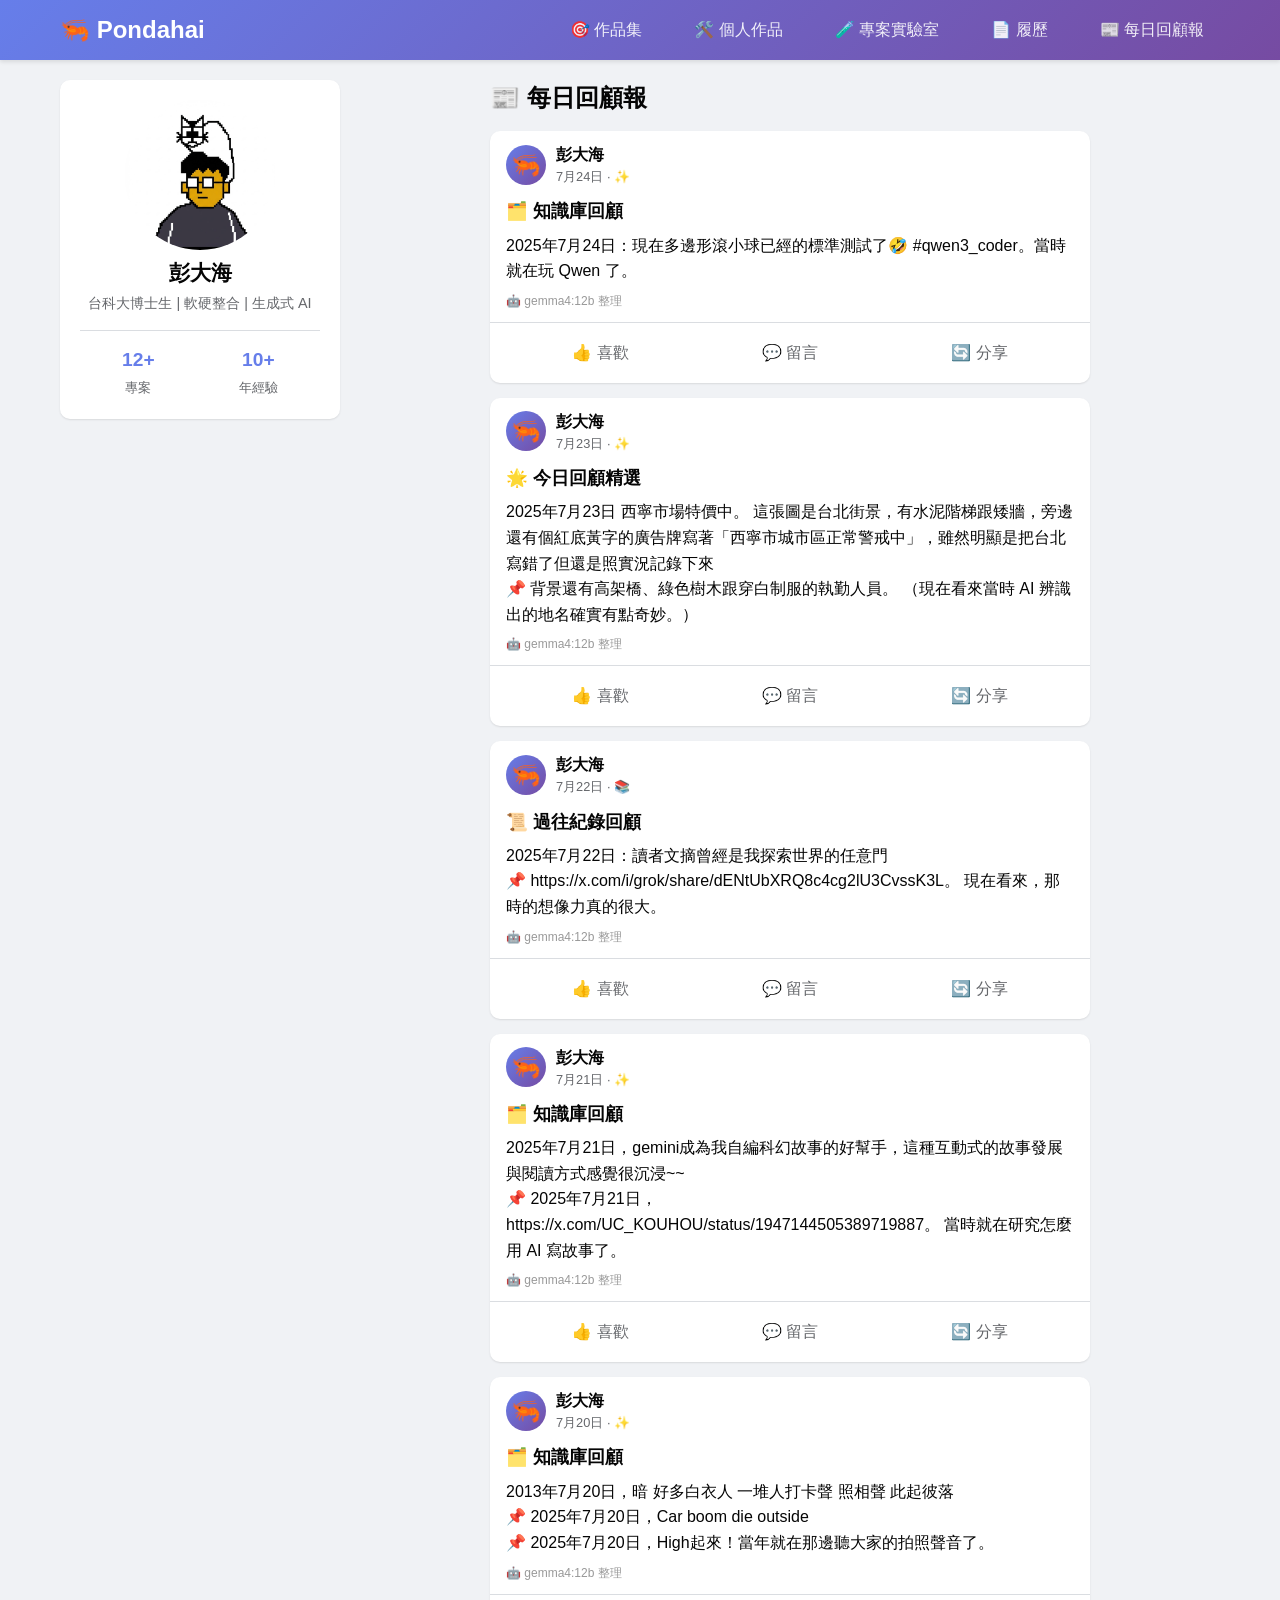
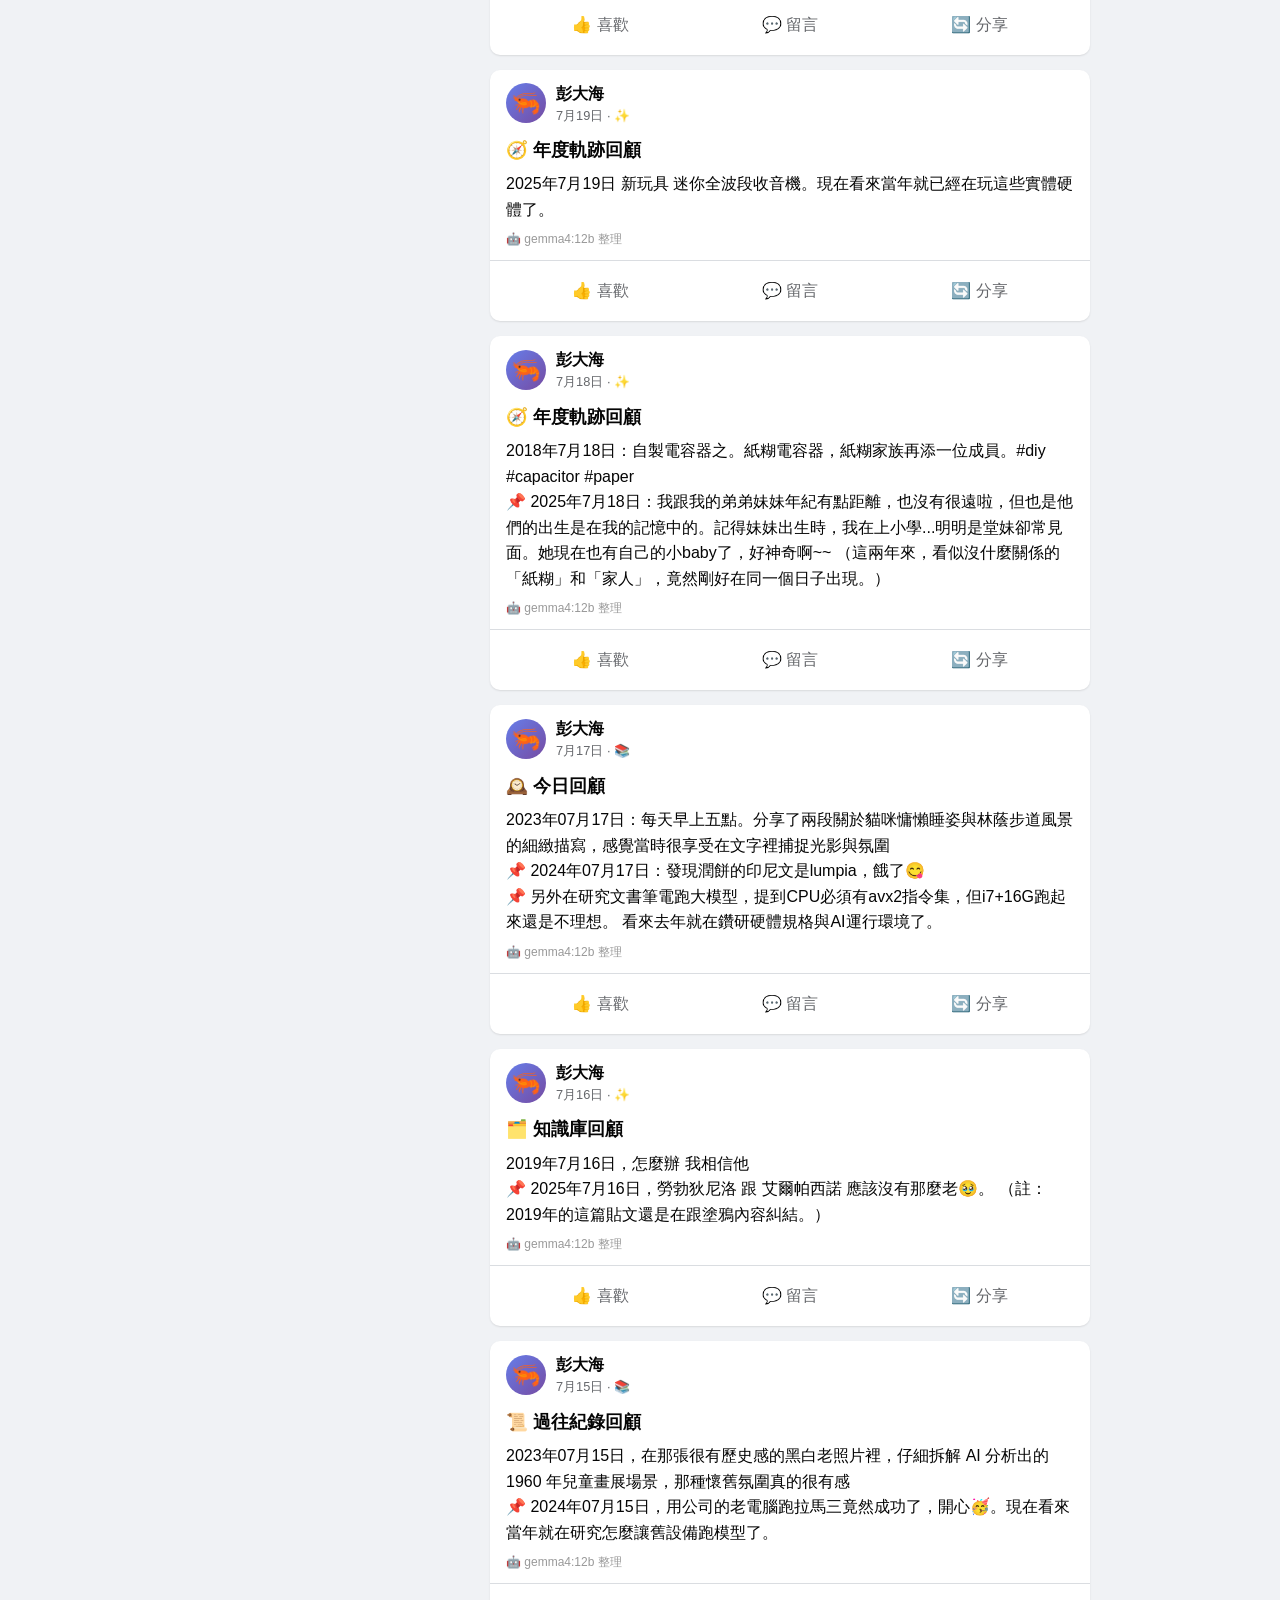
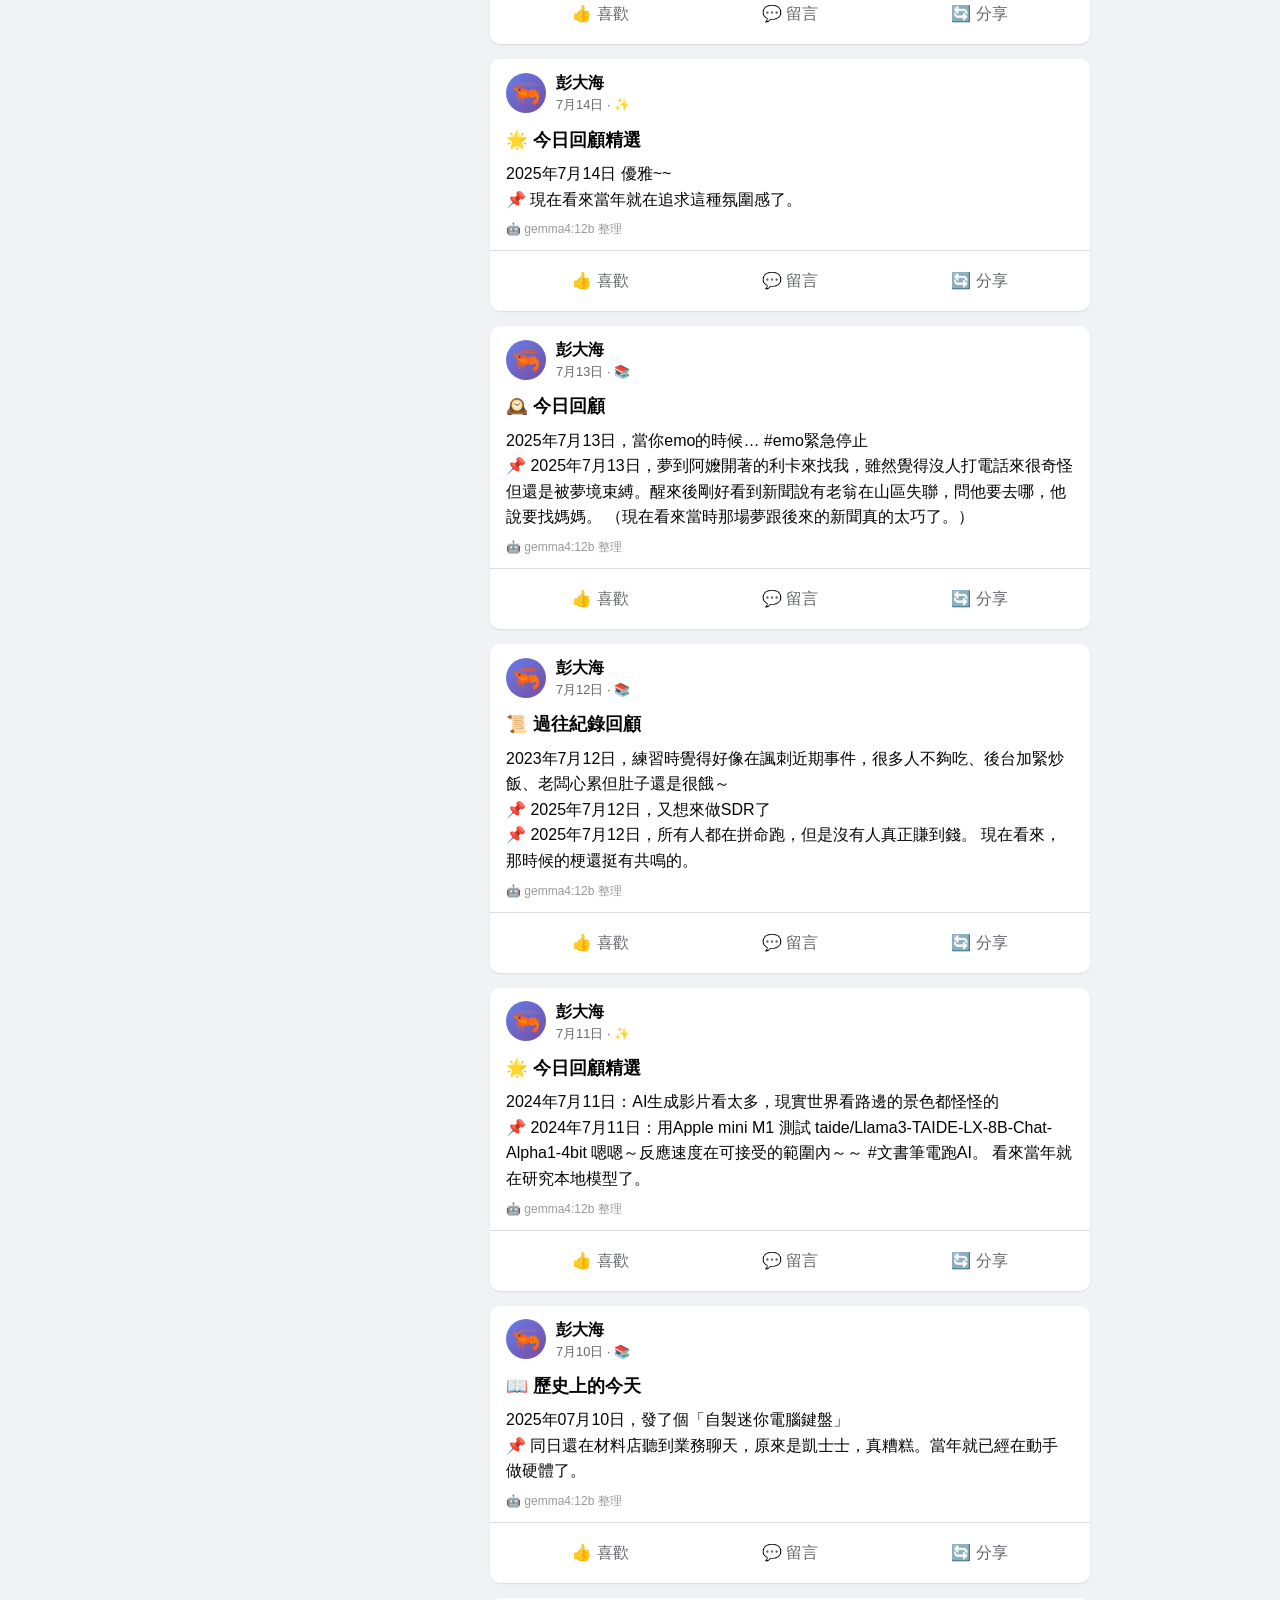
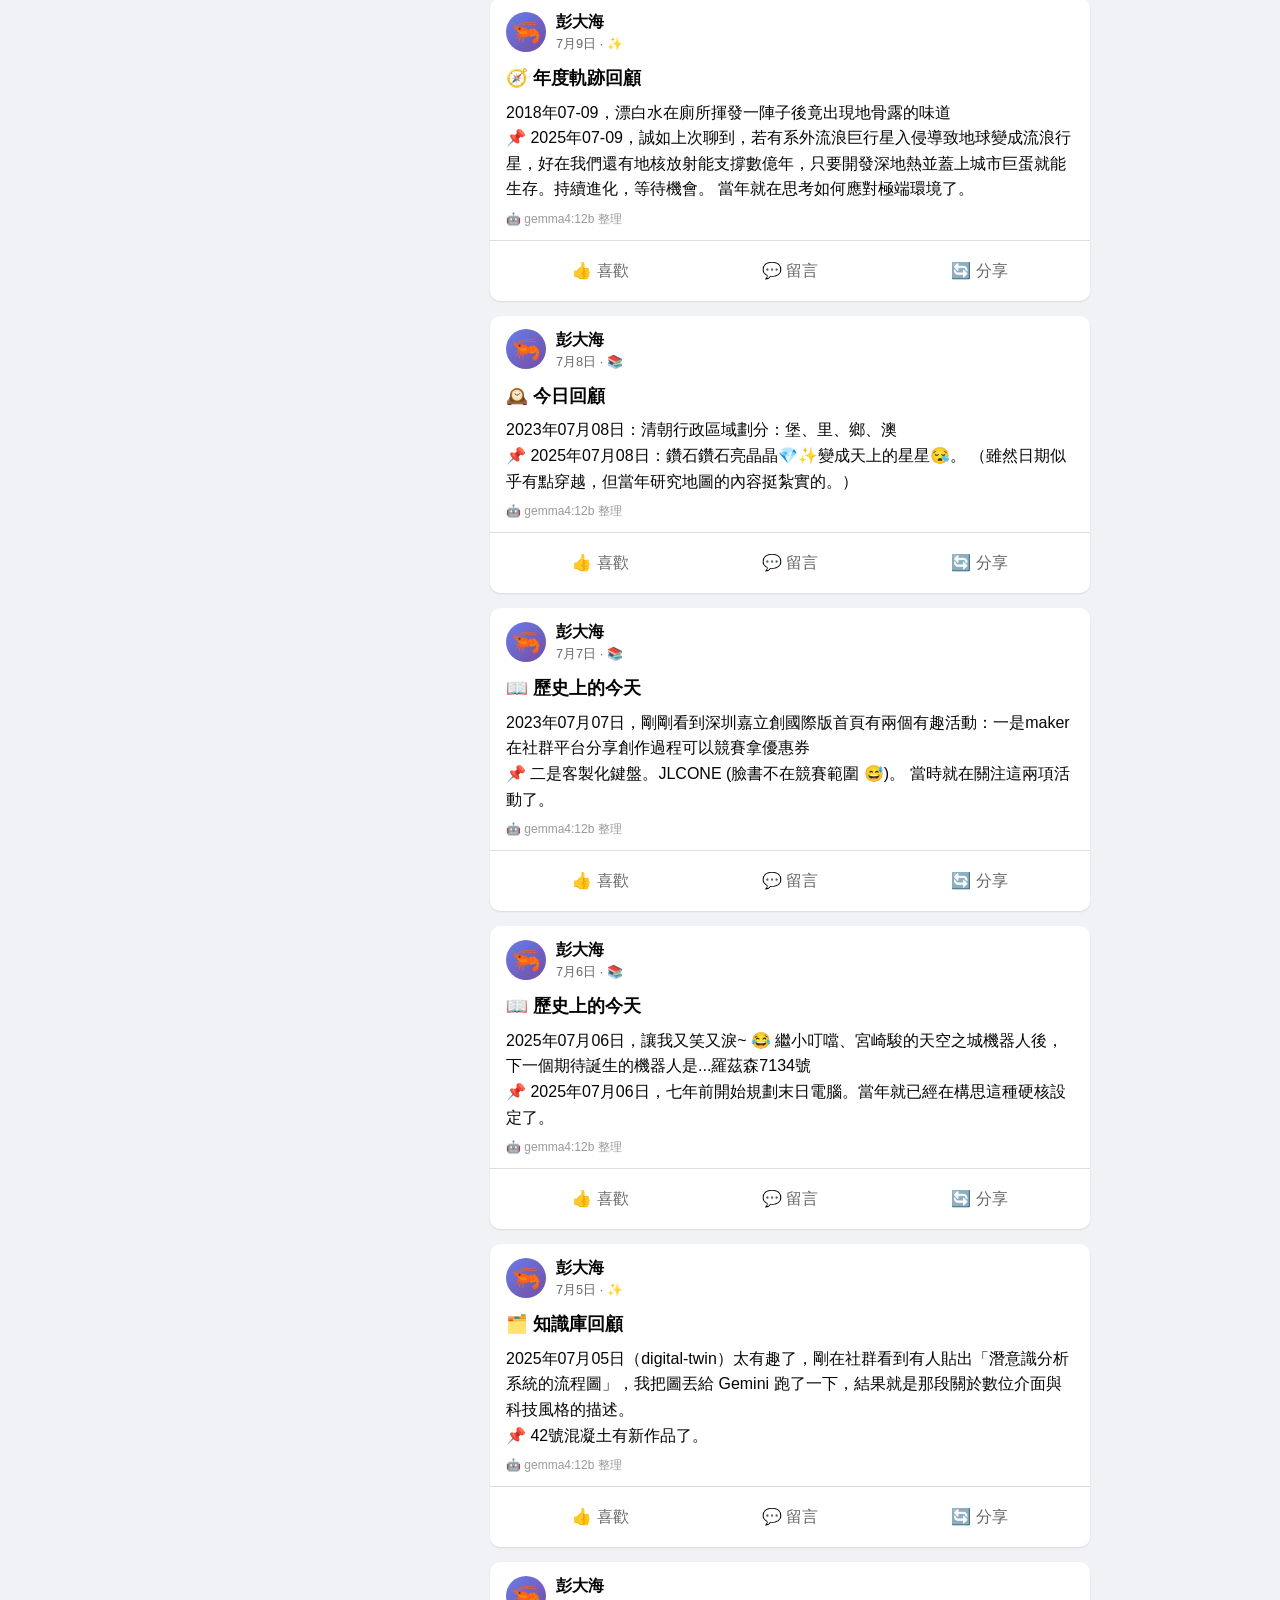
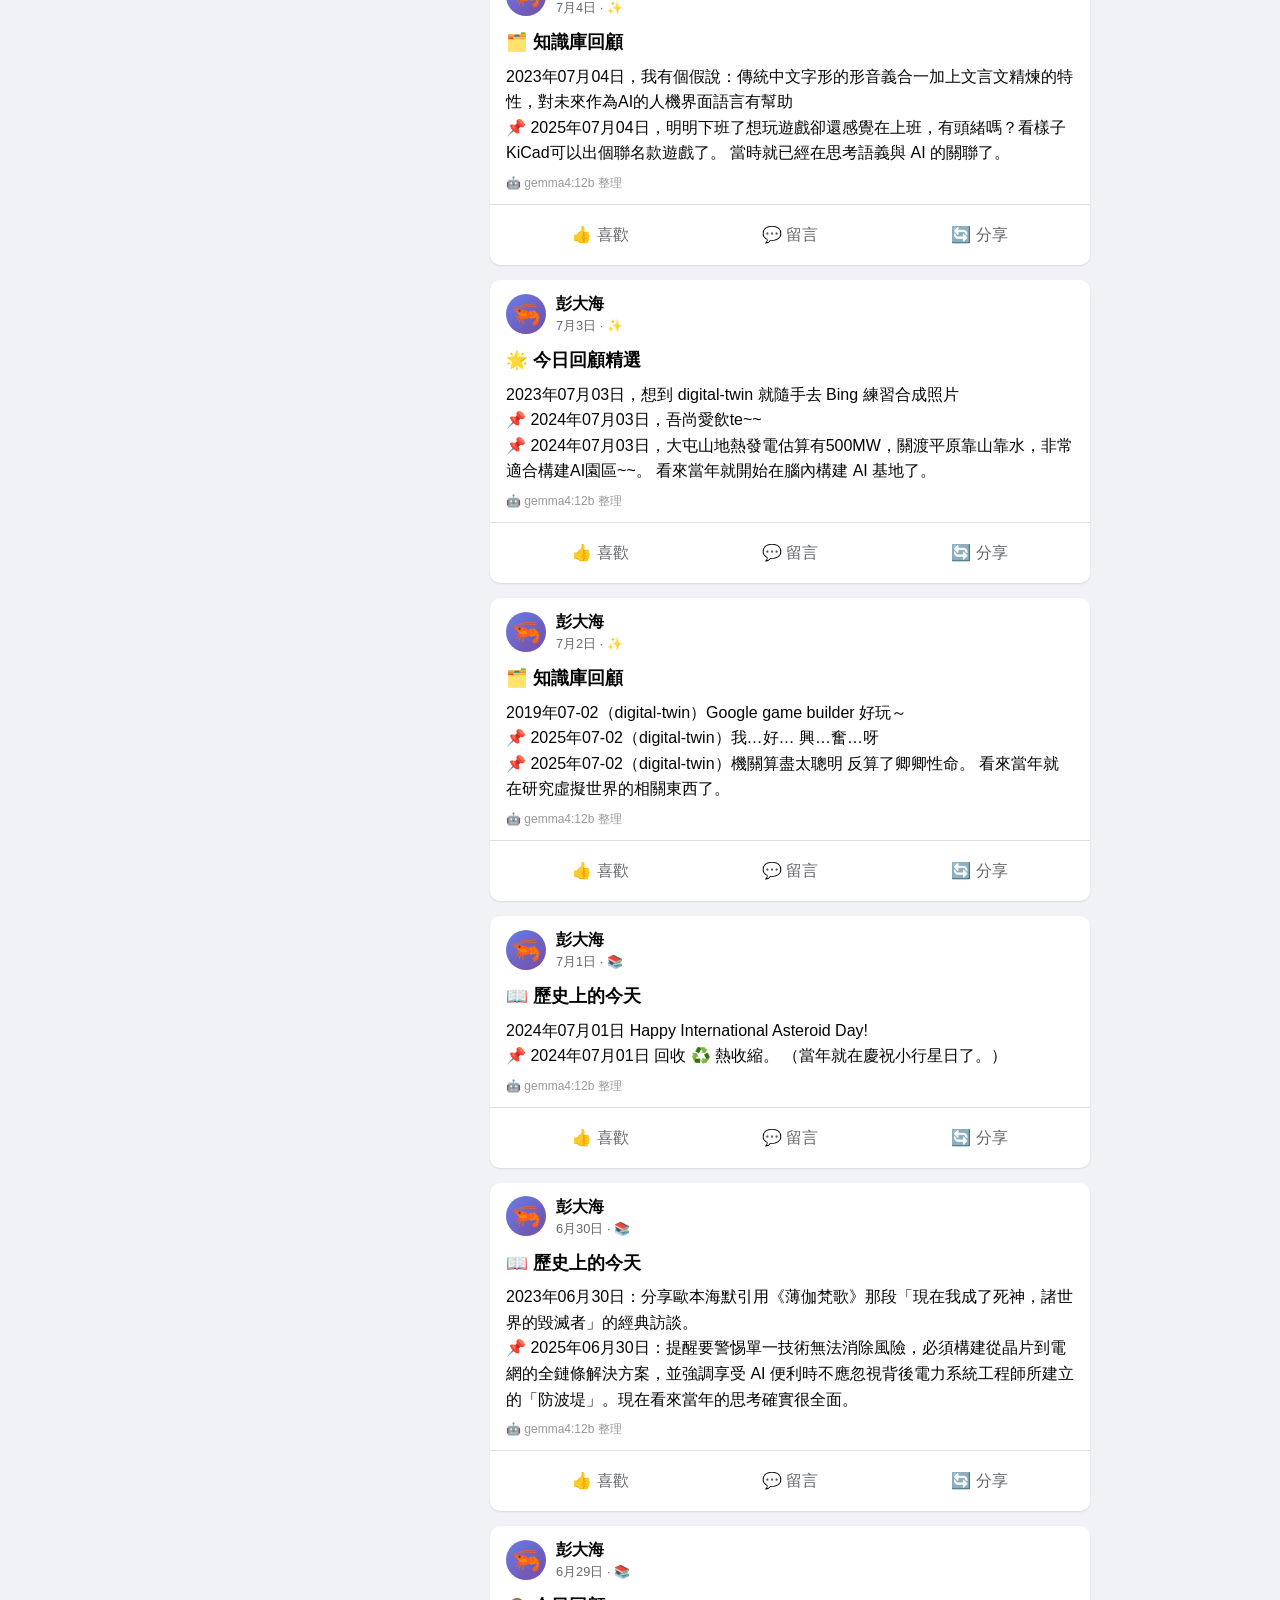
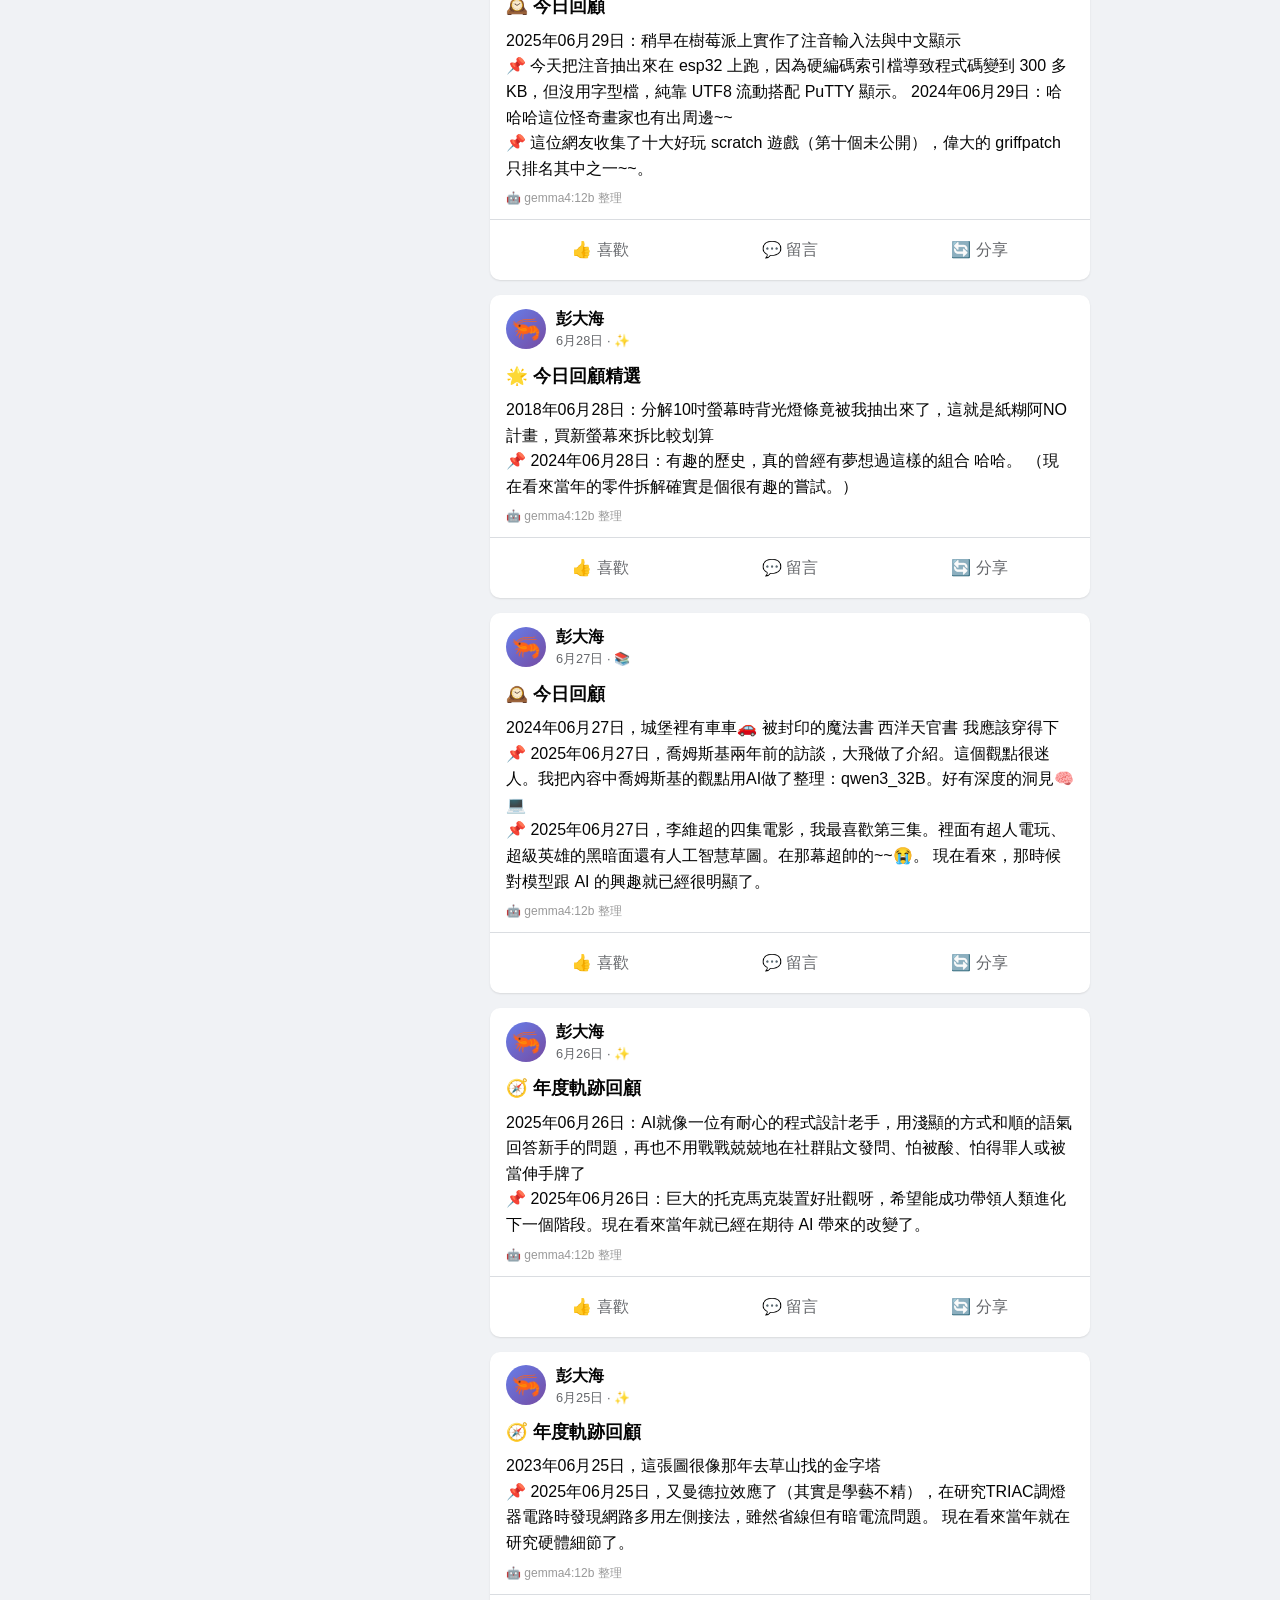
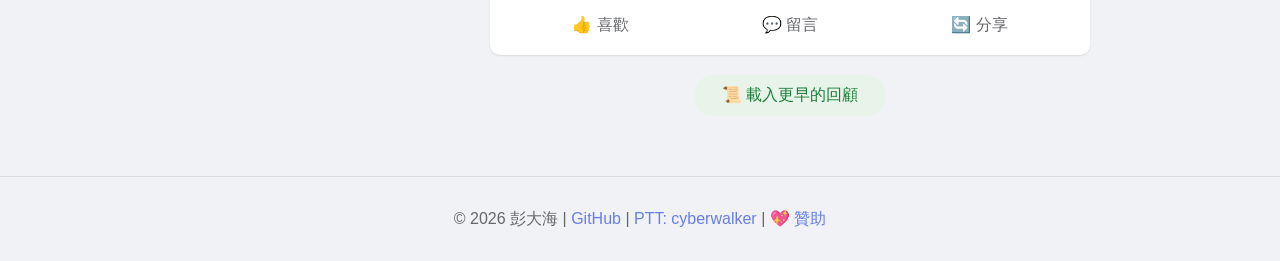
==== index.html @ 85b5e387 "Add projects.html entrance and navbar link" ====
<!DOCTYPE html>
<html lang="zh-TW">
<head>
    <meta charset="UTF-8">
    <meta name="viewport" content="width=device-width, initial-scale=1.0">
    <title>彭大海</title>
    
    <!-- Open Graph / Facebook -->
    <meta property="og:type" content="website">
    <meta property="og:url" content="https://pondahai.github.io/dahai/">
    <meta property="og:title" content="彭大海">
    <meta property="og:description" content="個人知識庫">
    <meta property="og:image" content="https://pondahai.github.io/dahai/images/avatar.jpg">
    <meta property="og:site_name" content="彭大海">
    
    <!-- Twitter -->
    <meta name="twitter:card" content="summary_large_image">
    <meta name="twitter:title" content="彭大海">
    <meta name="twitter:description" content="個人知識庫">
    <meta name="twitter:image" content="https://pondahai.github.io/dahai/images/avatar.jpg">
    
    <link rel="stylesheet" href="css/feed.css">

<style>
.source-tag {
    background: #e8f4ea;
    color: #1a7f37;
    padding: 2px 6px;
    border-radius: 4px;
    font-size: 0.85em;
    margin: 0 2px;
}
.daily-content br {
    margin: 4px 0;
}
</style>
</head>
<body>
    <!-- 導航列 -->
    <nav class="navbar">
        <div class="nav-container">
            <div class="nav-brand">🦐 Pondahai</div>
            <ul class="nav-menu">
                <li><a href="#portfolio" onclick="showSection('portfolio')">🎯 作品集</a></li>
                <li><a href="#portfolio-personal" onclick="showSection('portfolio-personal')">🛠️ 個人作品</a></li>
                <li><a href="projects.html" target="_blank">🧪 專案實驗室</a></li>
                <li><a href="#resume" onclick="showSection('resume')">📄 履歷</a></li>
                <li><a href="#daily" onclick="showSection('daily')">📰 每日回顧報</a></li>
            </ul>
        </div>
    </nav>
    
    <div class="container">
        <!-- 側邊欄 -->
        <aside class="sidebar">
            <div class="profile-card">
                <img src="images/avatar.jpg" alt="avatar" style="width:150px;height:150px;border-radius:50%;">
                <h2>彭大海</h2>
                <p>台科大博士生 | 軟硬整合 | 生成式 AI</p>
                <div class="stats">
                    <div><strong>12+</strong><br><span>專案</span></div>
                    <div><strong>10+</strong><br><span>年經驗</span></div>
                </div>
            </div>
        </aside>
        
        <!-- 主內容區 -->
        <main class="main-content">
            <!-- 作品集 -->
            <section id="portfolio" class="section">
                <div class="feed-container">
                    <h2 class="section-title">🎯 作品集</h2>
                    <div class="projects-grid" id="projects-list">
                        <p class="loading">載入中...</p>
                    </div>
                </div>
            </section>
            
            <!-- 個人作品集 -->
            <section id="portfolio-personal" class="section">
                <div class="feed-container">
                    <h2 class="section-title">🛠️ 個人作品集</h2>
                    
                    <div class="fb-post">
                        <div class="fb-post-header">
                            <div class="fb-avatar">🔊</div>
                            <div class="fb-post-info">
                                <div class="fb-name">真空管耳機擴大機</div>
                            </div>
                        </div>
                        <div class="fb-post-content">
                            <p>DIY 真空管耳機擴大機業餘專案</p>
                            <img src="images/vacuum_tube.jpg" alt="真空管耳機擴大機" style="max-width:100%; border-radius:8px; margin-top:10px;">
                        </div>
                    </div>
                    
                    <div class="fb-post">
                        <div class="fb-post-header">
                            <div class="fb-avatar">📻</div>
                            <div class="fb-post-info">
                                <div class="fb-name">軟體收音機（SDR）</div>
                            </div>
                        </div>
                        <div class="fb-post-content">
                            <p>Software Defined Radio 軟體收音機專案</p>
                            <img src="images/sdr_workbench.png" alt="SDR 軟體收音機" style="max-width:100%; border-radius:8px; margin-top:10px;">
                        </div>
                    </div>
                    
                    <div class="fb-post">
                        <div class="fb-post-header">
                            <div class="fb-avatar">⚡</div>
                            <div class="fb-post-info">
                                <div class="fb-name">Microbit 光劍</div>
                            </div>
                        </div>
                        <div class="fb-post-content">
                            <p>Microbit 光劍 DIY 專案</p>
                            <div class="skills" style="margin-top:10px">
                                <span class="skill-tag"><a href="https://medium.com/@pondahai/microbit-%E5%85%89%E5%8A%9D-77041c1fbb93" target="_blank">📖 查看詳情</a></span>
                            </div>
                        </div>
                    </div>
                    
                    <div class="fb-post">
                        <div class="fb-post-header">
                            <div class="fb-avatar">🎮</div>
                            <div class="fb-post-info">
                                <div class="fb-name">Scratch 遊戲機</div>
                            </div>
                        </div>
                        <div class="fb-post-content">
                            <p>專為 Scratch 遊戲設計的掌上型遊戲機</p>
                            <div class="skills" style="margin-top:10px">
                                <span class="skill-tag"><a href="https://www.facebook.com/scratchgameconsole/" target="_blank">📖 查看詳情</a></span>
                            </div>
                        </div>
                    </div>
                    
                </div>
            </section>
            
            <!-- 履歷 -->
            <section id="resume" class="section">
                <div class="feed-container">
                    <h2 class="section-title">📄 學術履歷</h2>
                    
                    <!-- 學歷 -->
                    <div class="fb-post">
                        <div class="fb-post-header">
                            <div class="fb-avatar">🎓</div>
                            <div class="fb-post-info">
                                <div class="fb-name">學歷</div>
                            </div>
                        </div>
                        <div class="fb-post-content">
                            <div class="resume-item">
                                <span class="year">2022 - 現在</span>
                                <div>
                                    <strong>國立臺灣科技大學</strong><br>
                                    <span>應用科技研究所 醫學工程組 博士生</span><br>
                                    <small>研究主題：智慧枕墊系統 / 打鼾檢測與控制</small>
                                </div>
                            </div>
                            <div class="resume-item">
                                <span class="year">2019 - 2022</span>
                                <div>
                                    <strong>碩士</strong><br>
                                    <span>待補資料</span>
                                </div>
                            </div>
                        </div>
                    </div>
                    
                    <!-- 經歷 -->
                    <div class="fb-post">
                        <div class="fb-post-header">
                            <div class="fb-avatar">💼</div>
                            <div class="fb-post-info">
                                <div class="fb-name">經歷</div>
                            </div>
                        </div>
                        <div class="fb-post-content">
                            <div class="resume-item">
                                <span class="year">2015/11 ~ 現在</span>
                                <div>
                                    <strong>泰電電業股份有限公司</strong><br>
                                    <span>DIY套件研發、科技課程研發、雜誌專欄作者</span><br>
                                    <small>• 雜誌/期刊出版業<br>• 台北市中正區</small>
                                </div>
                            </div>
                            <div class="resume-item">
                                <span class="year">2014/1 ~ 2015/11</span>
                                <div>
                                    <strong>貝齊科技</strong>（1年11個月）<br>
                                    <span>特殊傳輸協定研發、韌體開發、iOS App開發、系統整合</span><br>
                                    <small>• 資料儲存媒體製造<br>• 台北市大同區<br>• C / 韌體程式設計 / MCU / Linux / ARM</small>
                                </div>
                            </div>
                            <div class="resume-item">
                                <span class="year">2006/2 ~ 2013/8</span>
                                <div>
                                    <strong>康定股份有限公司（comdek）</strong>（7年7個月）<br>
                                    <span>多參數生理監視器、醫療器材、醫療儀器硬軟體規劃與開發</span><br>
                                    <small>• 醫療器材製造業<br>• 新北市新店區<br>• GNU C / Firmware / analog / arm / signal process / biomedical engineering</small>
                                </div>
                            </div>
                            <div class="resume-item">
                                <span class="year">1999/1 ~ 2000/12</span>
                                <div>
                                    <strong>德緣儀器</strong>（2年）<br>
                                    <span>自動控制相關研發工作、產品維修、產品製造</span><br>
                                    <small>• 自動控制相關業<br>• 新竹市</small>
                                </div>
                            </div>
                        </div>
                    </div>
                    
                    <!-- 專業技能 -->
                    <div class="fb-post">
                        <div class="fb-post-header">
                            <div class="fb-avatar">🛠</div>
                            <div class="fb-post-info">
                                <div class="fb-name">專業技能</div>
                            </div>
                        </div>
                        <div class="fb-post-content">
                            <p><strong>硬體：</strong></p>
                            <div class="skills">
                                <span class="skill-tag">PCB電路板設計</span>
                                <span class="skill-tag">新產品研發與測試</span>
                                <span class="skill-tag">電路板佈局規劃</span>
                                <span class="skill-tag">硬體系統研發設計</span>
                                <span class="skill-tag">電子電路設計</span>
                                <span class="skill-tag">類比電路設計</span>
                                <span class="skill-tag">數位電路分析設計</span>
                                <span class="skill-tag">電機設備研發</span>
                                <span class="skill-tag">前端類比系統設計</span>
                                <span class="skill-tag">感測器應用</span>
                            </div>
                            <br>
                            <p><strong>韌體/軟體：</strong></p>
                            <div class="skills">
                                <span class="skill-tag">韌體工程開發</span>
                                <span class="skill-tag">韌體程式設計</span>
                                <span class="skill-tag">微電腦軟體設計</span>
                                <span class="skill-tag">嵌入式系統</span>
                                <span class="skill-tag">單晶片 (8051/AVR/ARM/STM32)</span>
                                <span class="skill-tag">Linux Kernel</span>
                                <span class="skill-tag">Linux Device Driver</span>
                                <span class="skill-tag">uClinux</span>
                            </div>
                            <br>
                            <p><strong>程式語言：</strong></p>
                            <div class="skills">
                                <span class="skill-tag">C</span>
                                <span class="skill-tag">C++</span>
                                <span class="skill-tag">Python</span>
                                <span class="skill-tag">Perl</span>
                                <span class="skill-tag">JavaScript</span>
                                <span class="skill-tag">Assembly</span>
                            </div>
                            <br>
                            <p><strong>擅長工具：</strong></p>
                            <div class="skills">
                                <span class="skill-tag">STM32</span>
                                <span class="skill-tag">Raspberry Pi</span>
                                <span class="skill-tag">Debian Linux</span>
                                <span class="skill-tag">FreeBSD</span>
                                <span class="skill-tag">MySQL</span>
                                <span class="skill-tag">Dreamweaver</span>
                                <span class="skill-tag">FinalCut</span>
                                <span class="skill-tag">Inkscape</span>
                            </div>
                        </div>
                    </div>
                    
                    <!-- 認證資格 -->
                    <div class="fb-post">
                        <div class="fb-post-header">
                            <div class="fb-avatar">📜</div>
                            <div class="fb-post-info">
                                <div class="fb-name">認證資格</div>
                            </div>
                        </div>
                        <div class="fb-post-content">
                            <div class="skills">
                                <span class="skill-tag">醫療儀器 CE 認證</span>
                                <span class="skill-tag">ISO 13485</span>
                                <span class="skill-tag">FDA 認證</span>
                                <span class="skill-tag">TFDA 認證</span>
                                <span class="skill-tag">GMP</span>
                            </div>
                        </div>
                    </div>
                    
                    <!-- 自傳 -->
                    <div class="fb-post">
                        <div class="fb-post-header">
                            <div class="fb-avatar">📝</div>
                            <div class="fb-post-info">
                                <div class="fb-name">自傳</div>
                            </div>
                        </div>
                        <div class="fb-post-content">
                            <p>在comdek.com公司工作七年，負責生理監視器與醫療儀器的硬軟體規劃開發，專長嵌入式系統、單晶片、PCB Layout、感測器、類比與數位信號取樣處理、醫療儀器CE/ISO/GMP/TFDA/FDA認證。</p>
                            <br>
                            <p>接著在貝齊科技公司工作將近兩年，該公司創辦人原本是以合夥人的方式尋找夥伴，我同意創辦人的理念於是與之共同打拼，無奈資源耗盡。</p>
                            <br>
                            <p>本人在硬體與軟韌體方面自認接觸頗多，在comdek公司負責的是生理監視器的整體軟硬體開發，使用uClinux系統以及linux programming方式開發應用程式。生理監視器主要是將生理訊號經過類比信號處理與類比數位轉換，透過嵌入式系統顯示在LCD顯示器上。</p>
                            <br>
                            <p>在貝齊科技的工作是負責嵌入式系統的整合與新功能的開發，該公司的產品是智慧型手機平板的備份系統，需要大量使用linux programming的技能，也包括各種型態第三方軟體的跨平台移植與改寫（c、python、perl），以及Linux核心的效能調校和Linux device driver的設計。</p>
                            <br>
                            <p>由於本人的職涯過程是軟硬體兼顧的均衡發展，因此對於程式設計、韌體設計以及硬體設計都能以廣泛的視野來解決問題，也才不會陷入見樹不見林的困境。</p>
                        </div>
                    </div>
                    
                    <!-- 專案成就 -->
                    <div class="fb-post">
                        <div class="fb-post-header">
                            <div class="fb-avatar">🏥</div>
                            <div class="fb-post-info">
                                <div class="fb-name">專案成就 - 生理監視器</div>
                            </div>
                        </div>
                        <div class="fb-post-content">
                            <p>多參數生理監視器，常見於醫院使用，本人於生涯之中長時間從事生理監視的研發，內容包含：</p>
                            <br>
                            <small>
                            • 生理訊號處理<br>
                            • 嵌入式硬體佈局<br>
                            • 驅動程式撰寫<br>
                            • 人機介面設計
                            </small>
                        </div>
                    </div>
                    
                    <!-- 業餘專題 -->
                    <div class="fb-post">
                        <div class="fb-post-header">
                            <div class="fb-avatar">🔧</div>
                            <div class="fb-post-info">
                                <div class="fb-name">業餘專題</div>
                            </div>
                        </div>
                        <div class="fb-post-content">
                            <p>本人在業餘時間也樂於浸淫於軟硬體的技術精進，特將一部分專案陳列於此。</p>
                            <br>
                            <div class="skills">
                                <span class="skill-tag"><a href="https://pondahai.medium.com/" target="_blank">👉 查看業餘專題</a></span>
                            </div>
                        </div>
                    </div>
                    
                    <!-- 外部連結 -->
                    <div class="fb-post">
                        <div class="fb-post-header">
                            <div class="fb-avatar">🔗</div>
                            <div class="fb-post-info">
                                <div class="fb-name">外部連結</div>
                            </div>
                        </div>
                        <div class="fb-post-content">
                            <div class="skills">
                                <span class="skill-tag"><a href="https://github.com/pondahai" target="_blank">GitHub</a></span>
                                <span class="skill-tag"><a href="https://pondahai.medium.com/" target="_blank">Medium</a></span>
                                <span class="skill-tag"><a href="https://www.facebook.com/pondahai" target="_blank">Facebook</a></span>
                                <span class="skill-tag"><a href="https://www.comdek.com/" target="_blank">康定公司</a></span>
                            </div>
                        </div>
                    </div>
                </div>
            </section>
            
            <!-- 每日回顧報 -->
            <section id="daily" class="section active">
                <div class="feed-container">
                    <h2 class="section-title">📰 每日回顧報</h2>
                    <div class="fb-feed" id="daily-feed">
                        <!-- 由 JavaScript 動態產生 -->
                    </div>
                    <div id="daily-more" style="text-align:center; margin:20px 0; display:none;">
                        <button id="load-older" style="cursor:pointer; padding:10px 28px; font-size:1em; border:none; border-radius:20px; background:#e8f4ea; color:#1a7f37;">📜 載入更早的回顧</button>
                    </div>
                </div>
            </section>
        </main>
    </div>
    
    <footer class="footer">
        <p>© 2026 彭大海 | 
            <a href="https://github.com/pondahai">GitHub</a> | 
            <a href="https://www.ptt.cc/bbs/index.html">PTT: cyberwalker</a> |
            <a href="https://www.paypal.me/pondahai" target="_blank">💖 贊助</a>
        </p>
    </footer>
    
    <script src="js/daily-data.js"></script>
    <script>
        // 顯示區塊
        function showSection(id) {
            document.querySelectorAll('.section').forEach(s => s.classList.remove('active'));
            document.getElementById(id).classList.add('active');
            history.pushState(null, null, '#' + id);
        }
        
        // 從 URL hash 載入區塊
        if (window.location.hash) {
            showSection(window.location.hash.substring(1));
        }
        
        // 載入 GitHub 專案
        async function loadProjects() {
            try {
                const response = await fetch('https://api.github.com/users/pondahai/repos?sort=updated&per_page=12');
                const repos = await response.json();
                
                const grid = document.getElementById('projects-list');
                grid.innerHTML = repos.map(repo => `
                    <div class="project-card">
                        <h3><a href="${repo.html_url}" target="_blank">${repo.name}</a></h3>
                        <p class="daily-content">${repo.description || '無描述'}</p>
                        <div class="tags">
                            ${repo.language ? `<span class="tag">${repo.language}</span>` : ''}
                            <span class="star">⭐ ${repo.stargazers_count}</span>
                        </div>
                    </div>
                `).join('');
            } catch (e) {
                document.getElementById('projects-list').innerHTML = '<p>無法載入專案列表</p>';
            }
        }
        
        // 格式化日期
        function formatDate(dateStr) {
            const date = new Date(dateStr);
            const today = new Date();
            const diffDays = Math.floor((today - date) / (1000 * 60 * 60 * 24));
            const diffYears = Math.floor(diffDays / 365);
            
            if (diffDays === 0) return '今天';
            if (diffDays === 1) return '昨天';
            if (diffDays < 7) return `${diffDays} 天前`;
            if (diffYears >= 1) return `${diffYears}年前`;
            
            return date.toLocaleDateString('zh-TW', { month: 'short', day: 'numeric' });
        }
        
        // 單篇貼文 HTML（第 5 欄 model 為選填：AI 整理模型署名）
        function postHTML([date, title, content, mood, model]) {
            return `
                <div class="fb-post">
                    <div class="fb-post-header">
                        <div class="fb-avatar">🦐</div>
                        <div class="fb-post-info">
                            <div class="fb-name">彭大海</div>
                            <div class="fb-time">${formatDate(date)} · ${mood}</div>
                        </div>
                    </div>
                    <div class="fb-post-content">
                        <h3>${title}</h3>
                        <p class="daily-content">${content
.replace(/；/g, '<br>📌 ')
.replace(/\*\*([^*]+)\*\*/g, '<strong>$1</strong>')
.replace(/\*([^*]+)\*/g, '<em>$1</em>')
.replace(/\(digital-twin\)/g, '<span class="source-tag">📱</span>')
.replace(/\(memory\)/g, '<span class="source-tag">📝</span>')
}</p>
                        ${model ? `<div style="font-size:0.75em; color:#999; margin-top:8px;">🤖 ${model} 整理</div>` : ''}
                    </div>
                    <div class="fb-post-footer">
                        <span>👍 喜歡</span>
                        <span>💬 留言</span>
                        <span>🔄 分享</span>
                    </div>
                </div>
            `;
        }

        // 產生每日回顧牆（主檔只有最近 30 篇，更早的在 js/archive/<年份>.json）
        function loadDailyFeed() {
            const feed = document.getElementById('daily-feed');
            feed.innerHTML = dailyReports.map(postHTML).join('');
        }

        // 歷史歸檔載入（點按鈕逐年載入）
        let archiveYears = null;
        let archiveIdx = 0;

        async function initArchiveButton() {
            try {
                const res = await fetch('js/archive/index.json');
                if (!res.ok) return; // 尚無歸檔，按鈕保持隱藏
                archiveYears = await res.json();
                if (archiveYears.length > 0) {
                    document.getElementById('daily-more').style.display = 'block';
                }
            } catch (e) { /* 無歸檔或離線，按鈕保持隱藏 */ }
        }

        async function loadOlder() {
            const btn = document.getElementById('load-older');
            btn.disabled = true;
            btn.textContent = '載入中…';
            try {
                const year = archiveYears[archiveIdx];
                const res = await fetch(`js/archive/${year}.json`);
                const entries = await res.json();
                document.getElementById('daily-feed').insertAdjacentHTML('beforeend', entries.map(postHTML).join(''));
                archiveIdx++;
                if (archiveIdx >= archiveYears.length) {
                    btn.textContent = '—— 已到最早的回顧 ——';
                    btn.style.cursor = 'default';
                } else {
                    btn.disabled = false;
                    btn.textContent = `📜 載入 ${archiveYears[archiveIdx]} 年的回顧`;
                }
            } catch (e) {
                btn.disabled = false;
                btn.textContent = '載入失敗，點此重試';
            }
        }

        document.getElementById('load-older').addEventListener('click', loadOlder);

        // 初始化
        loadProjects();
        loadDailyFeed();
        initArchiveButton();
    </script>
</body>
</html>
---- css/feed.css ----
/* ====== 基本設定 ====== */
* { margin: 0; padding: 0; box-sizing: border-box; }

:root {
    --primary: #667eea;
    --secondary: #764ba2;
    --bg: #f0f2f5;
    --white: #ffffff;
    --text: #050505;
    --text-secondary: #65676b;
    --border: #dadde1;
    --like: #1877f2;
    --hover: #f2f2f2;
}

body {
    font-family: -apple-system, BlinkMacSystemFont, "Segoe UI", Roboto, Helvetica, Arial, sans-serif;
    background: var(--bg);
    color: var(--text);
    line-height: 1.5;
}

/* ====== 導航列 ====== */
.navbar {
    background: linear-gradient(135deg, var(--primary) 0%, var(--secondary) 100%);
    position: sticky;
    top: 0;
    z-index: 100;
    box-shadow: 0 2px 4px rgba(0,0,0,0.1);
}

.nav-container {
    max-width: 1200px;
    margin: 0 auto;
    display: flex;
    justify-content: space-between;
    align-items: center;
    padding: 12px 20px;
}

.nav-brand {
    color: white;
    font-size: 1.5rem;
    font-weight: bold;
}

.nav-menu {
    list-style: none;
    display: flex;
    gap: 20px;
}

.nav-menu a {
    color: rgba(255,255,255,0.9);
    text-decoration: none;
    padding: 8px 16px;
    border-radius: 8px;
    transition: background 0.2s;
}

.nav-menu a:hover {
    background: rgba(255,255,255,0.2);
}

/* ====== 版面配置 ====== */
.container {
    max-width: 1200px;
    margin: 20px auto;
    display: grid;
    grid-template-columns: 280px 1fr;
    gap: 20px;
    padding: 0 20px;
}

.sidebar {
    position: sticky;
    top: 80px;
    height: fit-content;
}

.profile-card {
    background: var(--white);
    border-radius: 10px;
    padding: 20px;
    text-align: center;
    box-shadow: 0 1px 2px rgba(0,0,0,0.1);
}

.profile-card .avatar {
    font-size: 4rem;
    margin-bottom: 10px;
}

.profile-card h2 {
    font-size: 1.3rem;
    margin-bottom: 5px;
}

.profile-card p {
    color: var(--text-secondary);
    font-size: 0.9rem;
    margin-bottom: 15px;
}

.profile-card .stats {
    display: flex;
    justify-content: space-around;
    padding-top: 15px;
    border-top: 1px solid var(--border);
}

.profile-card .stats div {
    text-align: center;
}

.profile-card .stats strong {
    color: var(--primary);
    font-size: 1.2rem;
}

.profile-card .stats span {
    color: var(--text-secondary);
    font-size: 0.8rem;
}

/* ====== 主內容 ====== */
.main-content {
    min-width: 0;
}

.section { display: none; }
.section.active { display: block; }

.feed-container {
    max-width: 600px;
    margin: 0 auto;
}

.section-title {
    margin-bottom: 15px;
    color: var(--text);
}

/* ====== Facebook 貼文卡片 ====== */
.fb-post {
    background: var(--white);
    border-radius: 10px;
    margin-bottom: 15px;
    box-shadow: 0 1px 2px rgba(0,0,0,0.1);
    overflow: hidden;
}

.fb-post-header {
    display: flex;
    align-items: center;
    padding: 12px 16px;
}

.fb-avatar {
    width: 40px;
    height: 40px;
    border-radius: 50%;
    background: linear-gradient(135deg, var(--primary), var(--secondary));
    display: flex;
    align-items: center;
    justify-content: center;
    font-size: 1.5rem;
    margin-right: 10px;
    flex-shrink: 0;
}

.fb-post-info {
    flex: 1;
}

.fb-name {
    font-weight: 600;
    color: var(--text);
}

.fb-time {
    font-size: 0.8rem;
    color: var(--text-secondary);
}

.fb-post-content {
    padding: 0 16px 12px;
}

.fb-post-content h3 {
    font-size: 1.1rem;
    margin-bottom: 8px;
    color: var(--text);
}

.fb-post-content p {
    color: var(--text);
    line-height: 1.6;
    white-space: pre-wrap;
}

.fb-post-footer {
    display: flex;
    justify-content: space-around;
    padding: 10px 16px;
    border-top: 1px solid var(--border);
    color: var(--text-secondary);
}

.fb-post-footer span {
    cursor: pointer;
    padding: 8px 16px;
    border-radius: 4px;
    transition: background 0.2s;
}

.fb-post-footer span:hover {
    background: var(--hover);
}

/* ====== 履歷專用 ====== */
.resume-item {
    display: flex;
    margin-bottom: 15px;
    padding-left: 15px;
    border-left: 3px solid var(--primary);
}

.resume-item .year {
    min-width: 90px;
    font-weight: 600;
    color: var(--primary);
    font-size: 0.9rem;
}

.skills {
    display: flex;
    flex-wrap: wrap;
    gap: 8px;
}

.skill-tag {
    background: var(--bg);
    padding: 6px 12px;
    border-radius: 20px;
    font-size: 0.9rem;
    color: var(--text);
}

/* ====== 作品集網格 ====== */
.projects-grid {
    display: grid;
    grid-template-columns: repeat(auto-fill, minmax(250px, 1fr));
    gap: 15px;
}

.project-card {
    background: var(--white);
    border-radius: 10px;
    padding: 16px;
    box-shadow: 0 1px 2px rgba(0,0,0,0.1);
    transition: transform 0.2s, box-shadow 0.2s;
}

.project-card:hover {
    transform: translateY(-2px);
    box-shadow: 0 4px 12px rgba(0,0,0,0.15);
}

.project-card h3 {
    margin-bottom: 8px;
}

.project-card h3 a {
    color: var(--primary);
    text-decoration: none;
}

.project-card p {
    color: var(--text-secondary);
    font-size: 0.9rem;
    margin-bottom: 10px;
}

.project-card .tags {
    display: flex;
    align-items: center;
    gap: 10px;
}

.tag {
    background: var(--bg);
    padding: 4px 10px;
    border-radius: 12px;
    font-size: 0.8rem;
    color: var(--text-secondary);
}

.star {
    color: #f5c518;
    font-size: 0.9rem;
}

/* ====== Footer ====== */
.footer {
    text-align: center;
    padding: 30px;
    color: var(--text-secondary);
    margin-top: 40px;
    border-top: 1px solid var(--border);
}

.footer a {
    color: var(--primary);
    text-decoration: none;
}

/* ====== RWD ====== */
@media (max-width: 768px) {
    .container {
        grid-template-columns: 1fr;
    }
    
    .sidebar {
        display: none;
    }
    
    .nav-menu {
        gap: 10px;
    }
    
    .nav-menu a {
        padding: 6px 10px;
        font-size: 0.9rem;
    }
}

.loading {
    text-align: center;
    padding: 40px;
    color: var(--text-secondary);
}
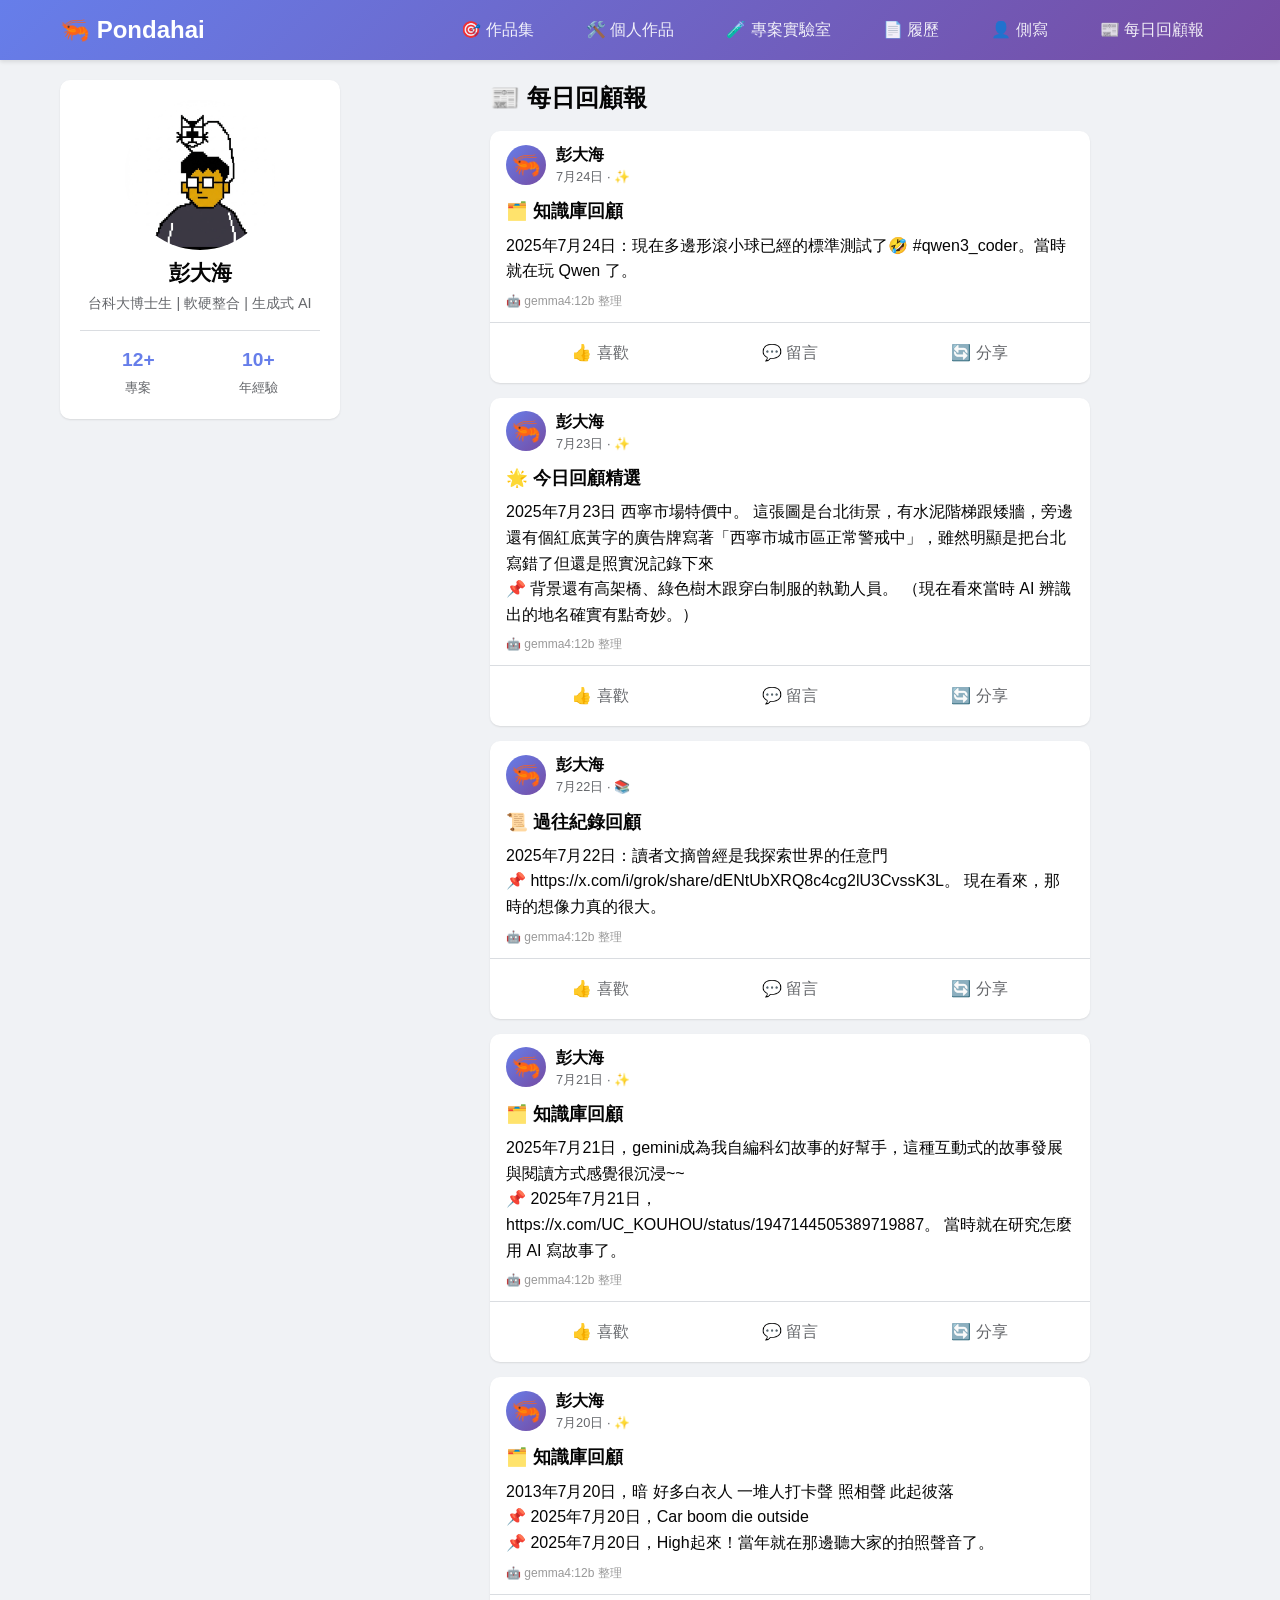
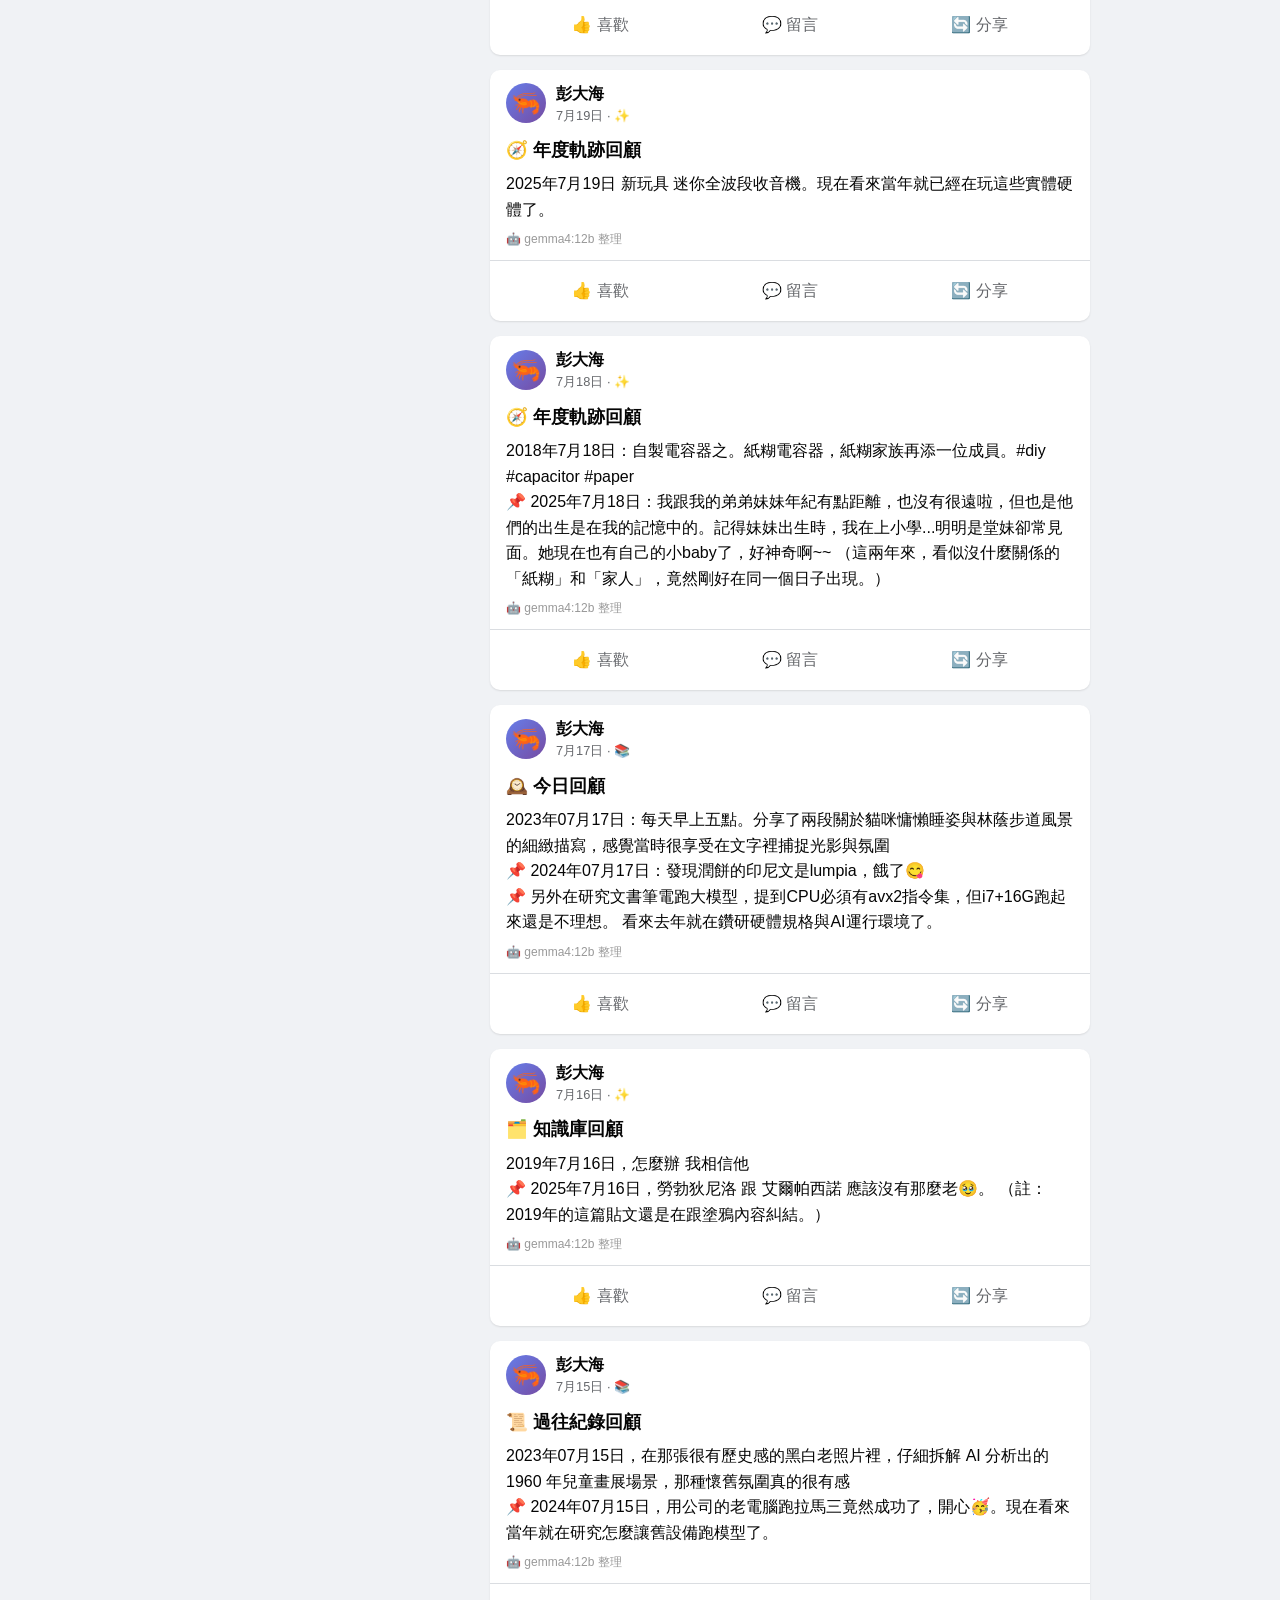
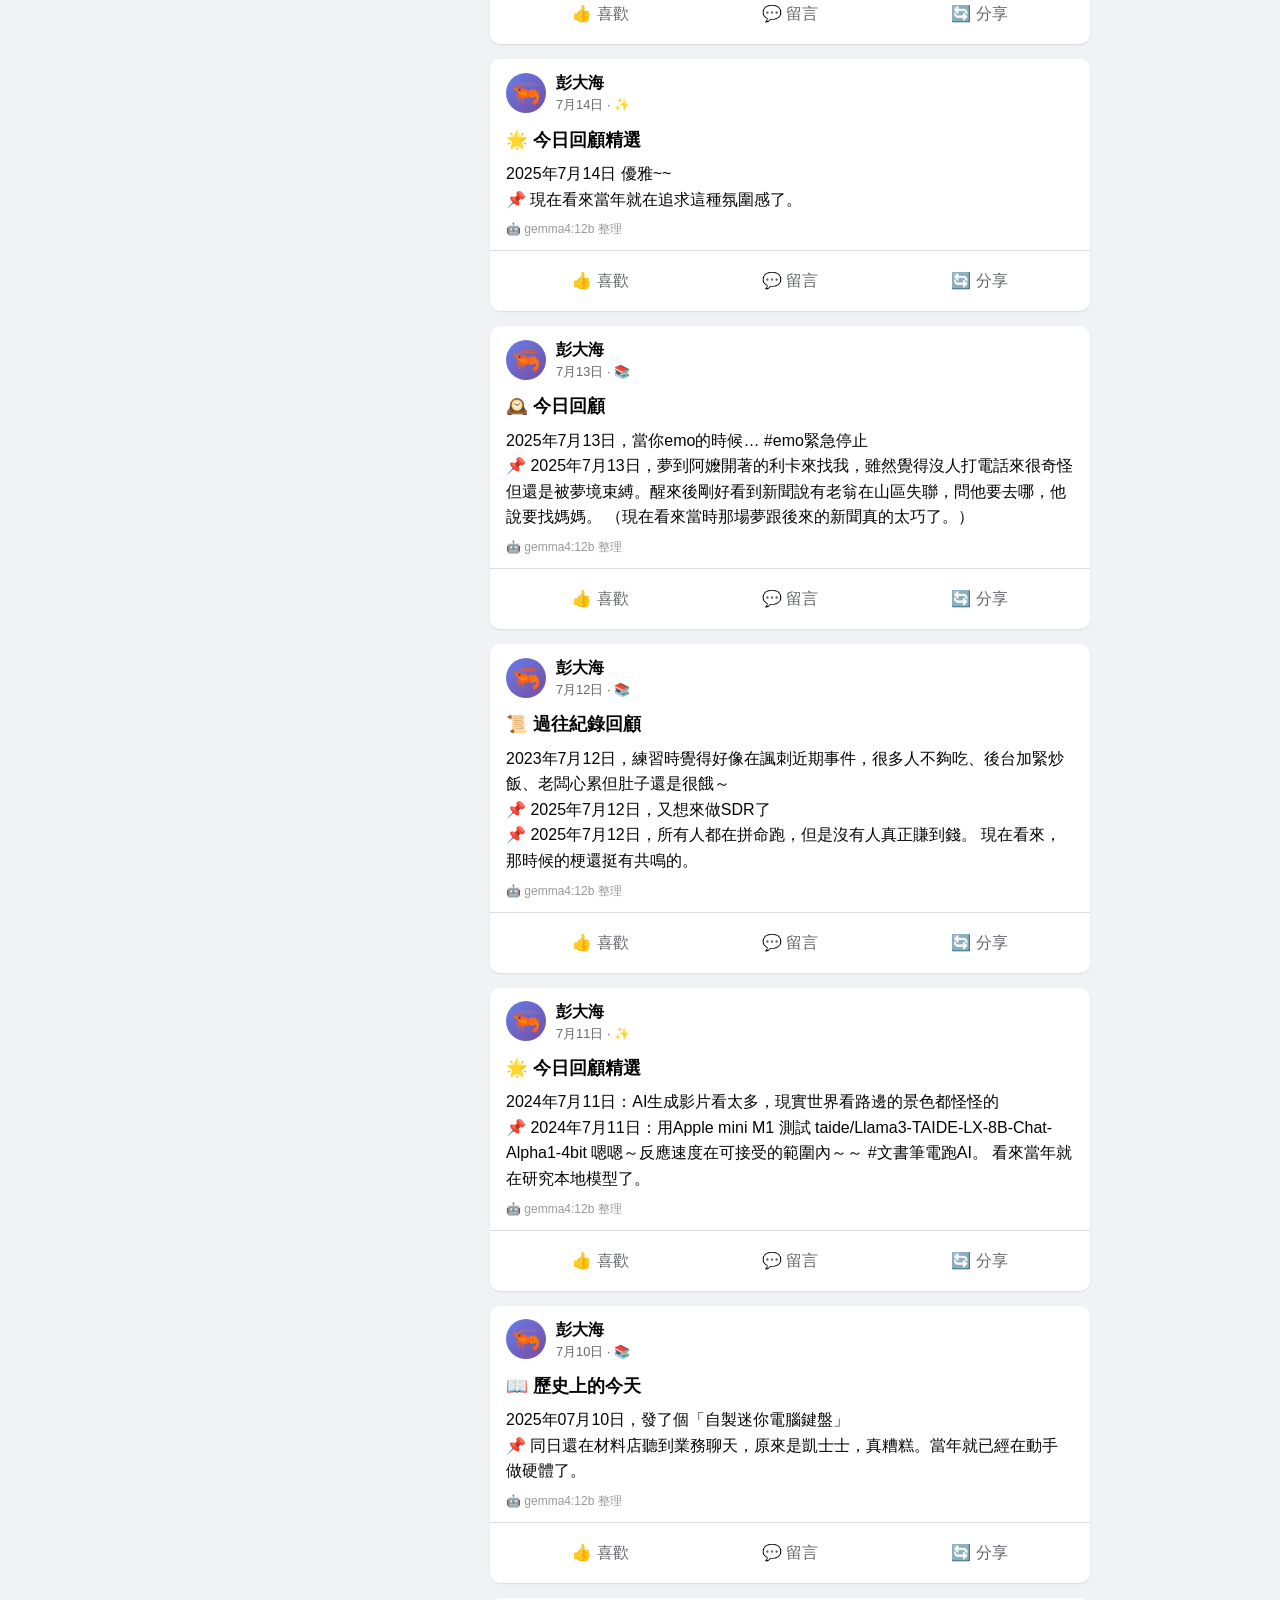
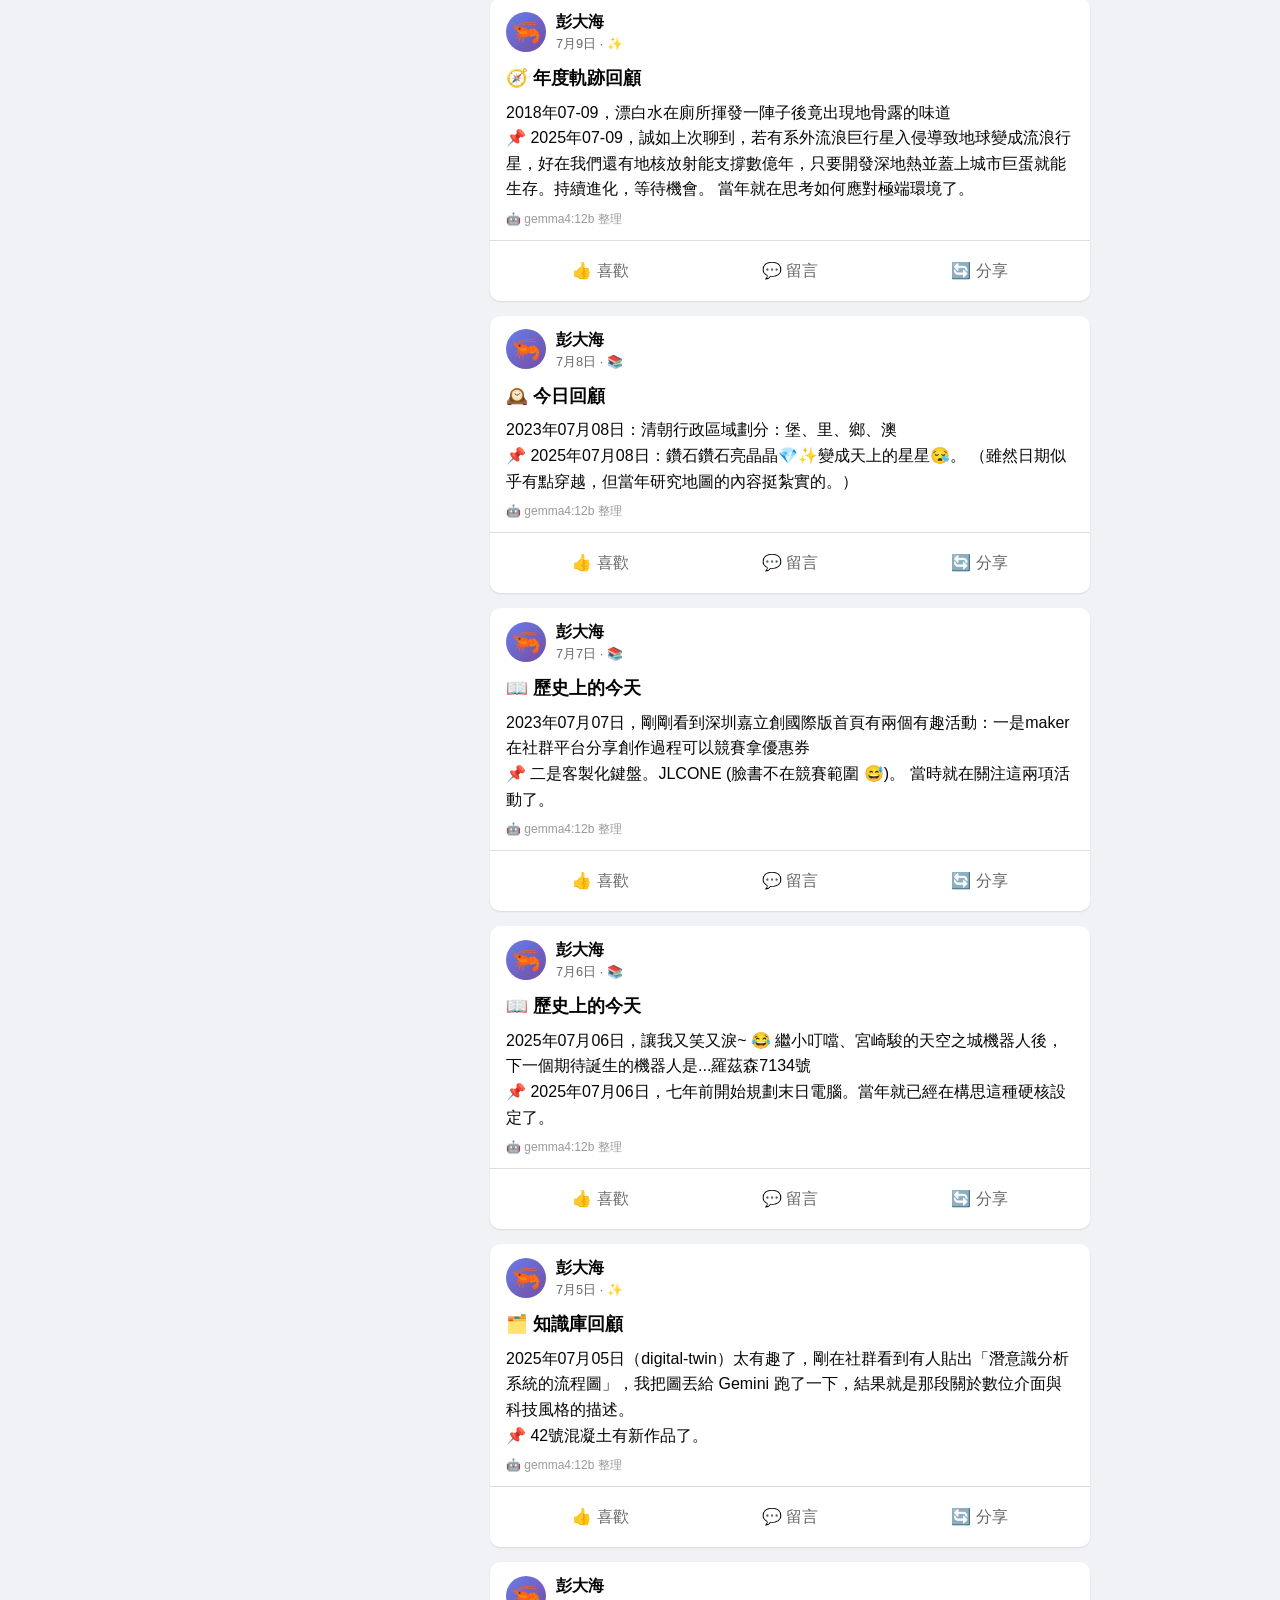
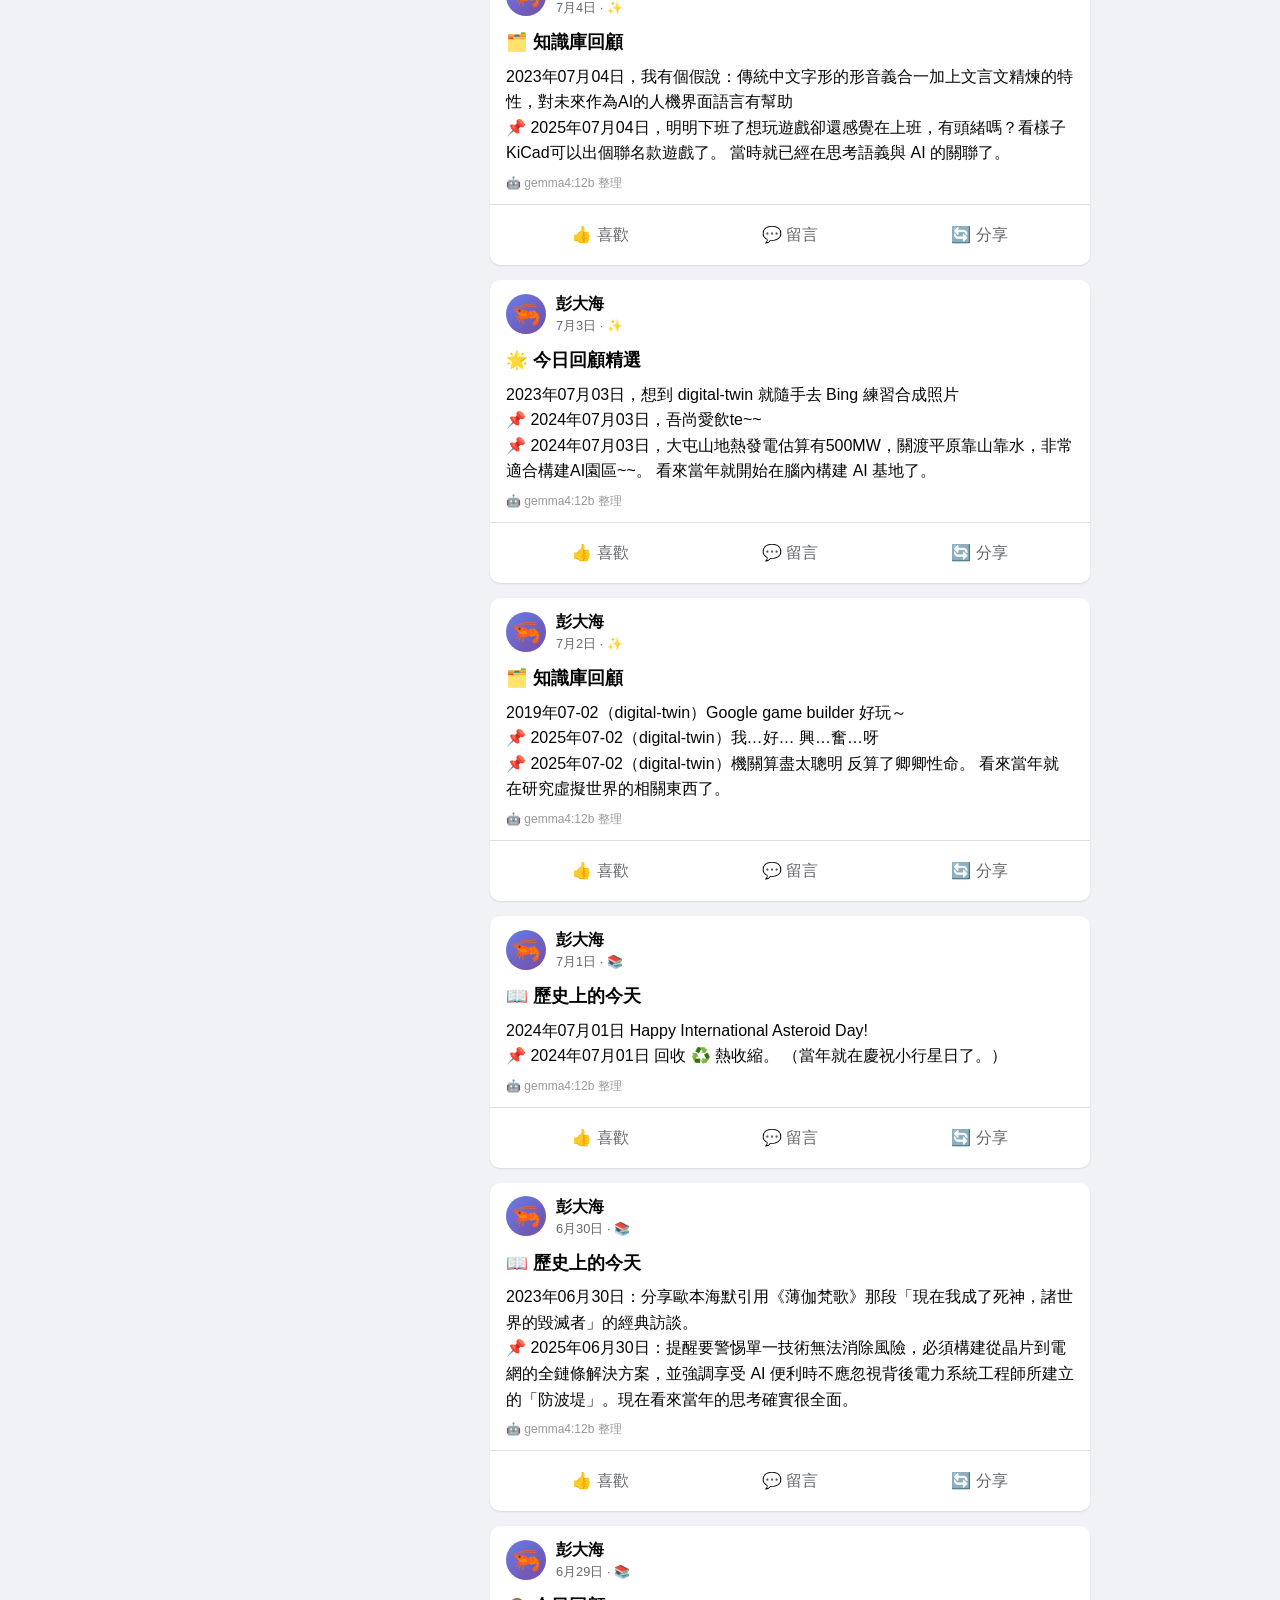
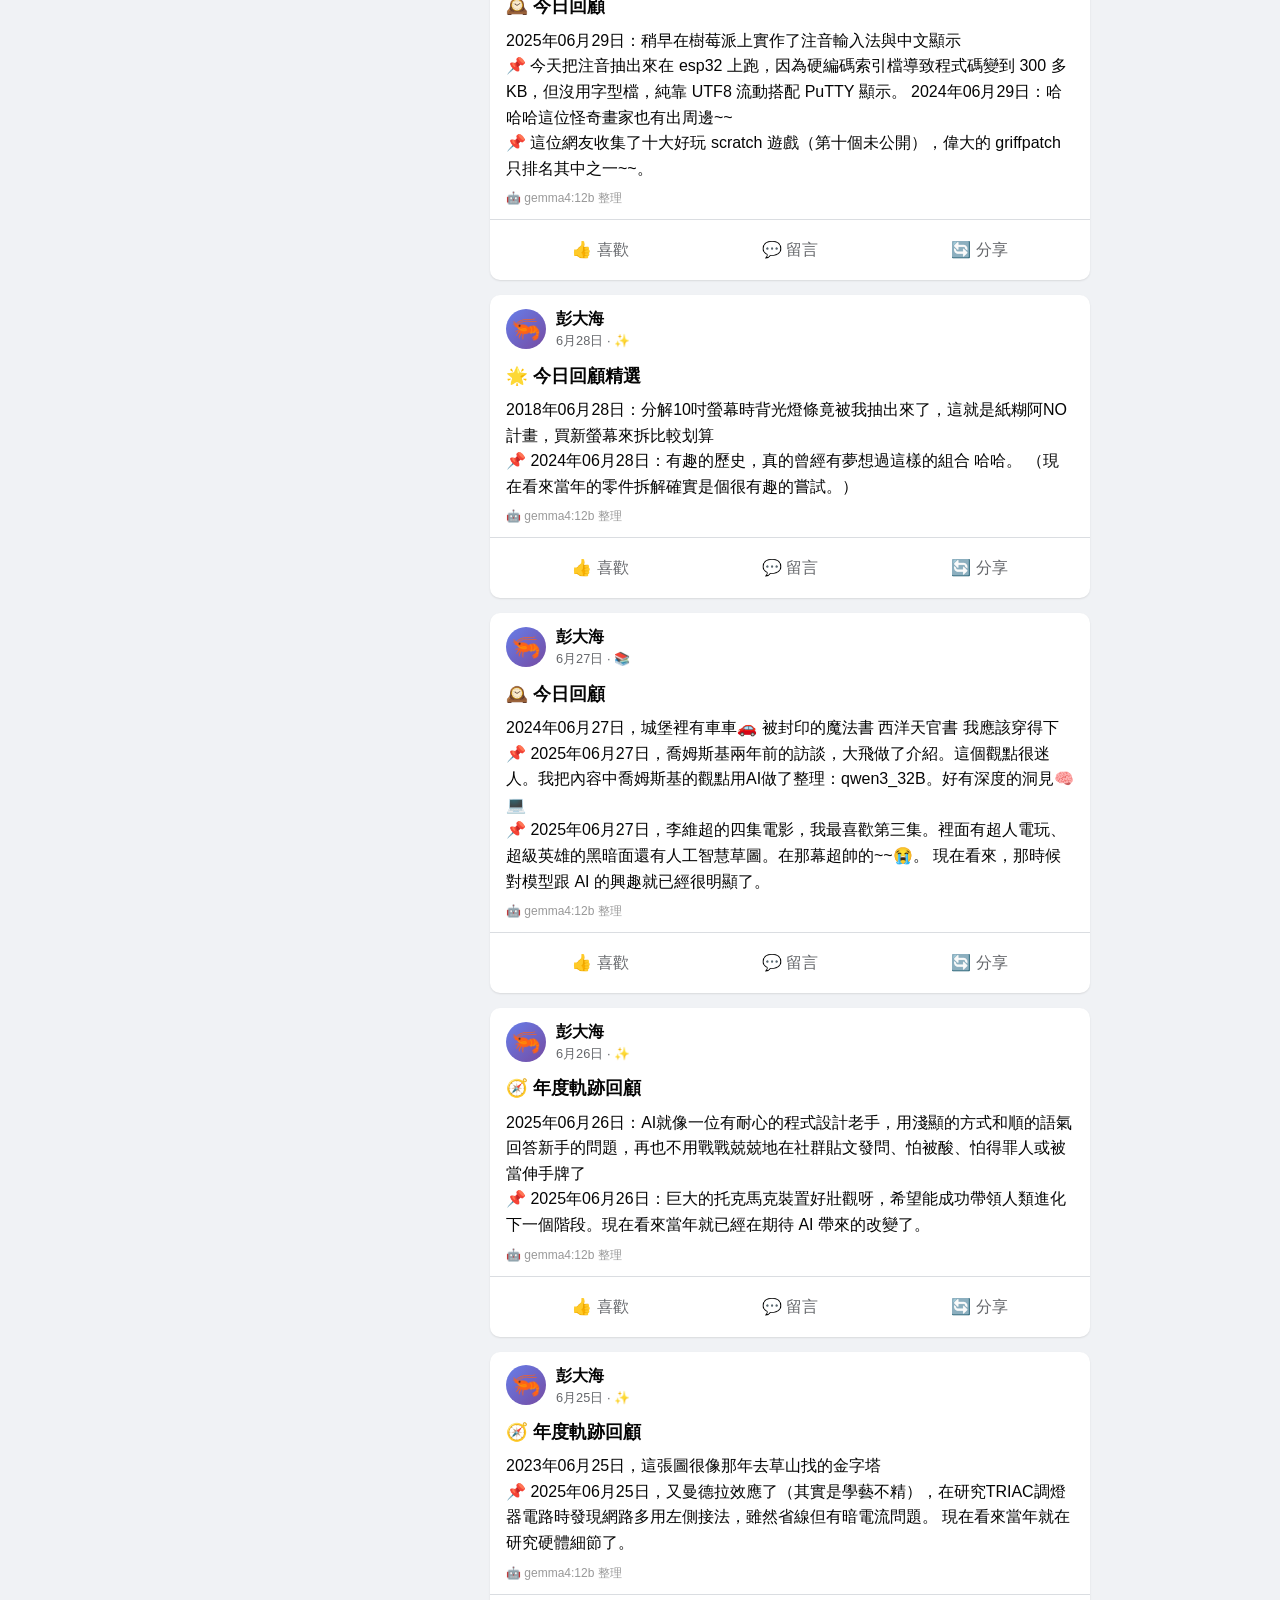
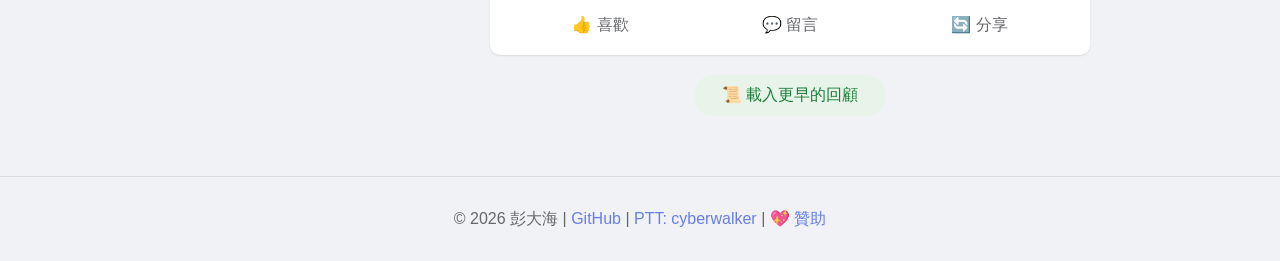
==== commit e3ccb318: "Add 側寫 (Persona Profile) tab and content" ====
--- a/index.html
+++ b/index.html
@@ -45,6 +45,7 @@
                 <li><a href="#portfolio-personal" onclick="showSection('portfolio-personal')">🛠️ 個人作品</a></li>
                 <li><a href="projects.html" target="_blank">🧪 專案實驗室</a></li>
                 <li><a href="#resume" onclick="showSection('resume')">📄 履歷</a></li>
+                <li><a href="#profile" onclick="showSection('profile')">👤 側寫</a></li>
                 <li><a href="#daily" onclick="showSection('daily')">📰 每日回顧報</a></li>
             </ul>
         </div>
@@ -372,6 +373,113 @@
                 </div>
             </section>
             
+            <!-- 個人側寫 -->
+            <section id="profile" class="section">
+                <div class="feed-container">
+                    <h2 class="section-title">👤 個人技術與創作側寫</h2>
+                    
+                    <!-- 概要 -->
+                    <div class="fb-post">
+                        <div class="fb-post-header">
+                            <div class="fb-avatar">📌</div>
+                            <div class="fb-post-info">
+                                <div class="fb-name">概要 (Summary)</div>
+                            </div>
+                        </div>
+                        <div class="fb-post-content">
+                            <p><strong>pondahai (彭大海)</strong> 是一位兼具<strong>生醫工程背景</strong>、<strong>嵌入式系統研發經驗</strong>與 <strong>Maker / 科幻作家</strong> 雙重身分的跨領域專家。</p>
+                            <br>
+                            <p>技術足跡涵蓋<strong>底層硬體與復古微處理器</strong>、<strong>GenAI 工具開發</strong>，以及<strong>AI 協同創作的硬科幻出版著作</strong>，展現極強的技術實踐力與人文想像力。</p>
+                        </div>
+                    </div>
+
+                    <!-- 出版與創作 -->
+                    <div class="fb-post">
+                        <div class="fb-post-header">
+                            <div class="fb-avatar">📚</div>
+                            <div class="fb-post-info">
+                                <div class="fb-name">出版與創作 (Publications & Creative Works)</div>
+                            </div>
+                        </div>
+                        <div class="fb-post-content">
+                            <h3>📖 電子書著作：《星移紀事》（Readmoo 讀墨上架）</h3>
+                            <br>
+                            <p>• <strong>創作模式</strong>：與 AI 協同寫作的硬科幻長篇小說。</p>
+                            <p>• <strong>故事核心</strong>：講述巨型流浪行星引力彈弓效應將地球拋出太陽系，人類在 AGI「蓋亞」維生的兩千五百年後，後代發現地核冷卻真相與巨大騙局的故事。</p>
+                            <p>• <strong>特色</strong>：將人工智慧、天文物理與地質演變等硬核科學設定融入文學敘事，是探索 Human-AI Co-Creation 的代表成果。</p>
+                            <br>
+                            <div class="skills">
+                                <span class="skill-tag"><a href="https://readmoo.com/" target="_blank">📖 Readmoo 作品頁面</a></span>
+                            </div>
+                        </div>
+                    </div>
+
+                    <!-- 核心專業與技術領域 -->
+                    <div class="fb-post">
+                        <div class="fb-post-header">
+                            <div class="fb-avatar">🔍</div>
+                            <div class="fb-post-info">
+                                <div class="fb-name">核心專業與技術領域</div>
+                            </div>
+                        </div>
+                        <div class="fb-post-content">
+                            <p><strong>1. 嵌入式系統與復古硬體 (Embedded Systems & Retro Computing)</strong></p>
+                            <p>• <strong>微處理器與硬體架構</strong>：精通 Z80 處理器、8051、Arduino 等微控制器開發。</p>
+                            <p>• <strong>COSCUP 2024 講者</strong>：於開源人年會分享實作 Z80 復古微電腦（Retro Microcomputer）結合 Arduino 的開源軟硬體架構。</p>
+                            <p>• <strong>Maker 實作</strong>：在 Hackaday.io 與個人網站上記錄許多硬體 DIY 專案，如真空螢光顯示器 (VFD) 時鐘與自動化電子裝置。</p>
+                            <br>
+                            <p><strong>2. 軟體工具開發與 GenAI 應用 (Software & AI Integration)</strong></p>
+                            <p>• <strong>Python 與 IDE 工具擴充</strong>：開發 Thonny IDE 的 AI Chatbot 外掛套件，強化程式學習與互動。</p>
+                            <p>• <strong>LLM / AI API 實務</strong>：善於調用大語言模型（如 Google Gemini API）於自動化文字處理與輔助寫作。</p>
+                            <p>• <strong>文字與資料處理專案</strong>：在 GitHub 開發 pdf_translate 與 sanguo-wiki 等自動化結構化工具。</p>
+                            <br>
+                            <p><strong>3. 生醫與工程背景 (Biomedical & Systems Engineering)</strong></p>
+                            <p>• <strong>生醫工程領域</strong>：具備生醫工程（Biomedical Engineering）博士候選人背景。</p>
+                            <p>• <strong>醫療研發經驗</strong>：曾任生理監視器（Physiological Monitor）與嵌入式系統研發工程師，對訊號處理與醫療儀器認證有深入實務經驗。</p>
+                        </div>
+                    </div>
+
+                    <!-- 社群與個人足跡 -->
+                    <div class="fb-post">
+                        <div class="fb-post-header">
+                            <div class="fb-avatar">🌐</div>
+                            <div class="fb-post-info">
+                                <div class="fb-name">社群與個人足跡 (Digital Footprint)</div>
+                            </div>
+                        </div>
+                        <div class="fb-post-content">
+                            <div class="skills">
+                                <span class="skill-tag"><a href="https://readmoo.com/" target="_blank">📖 Readmoo 《星移紀事》</a></span>
+                                <span class="skill-tag"><a href="https://pondahai.medium.com/" target="_blank">✍️ Medium (@pondahai)</a></span>
+                                <span class="skill-tag"><a href="https://github.com/pondahai" target="_blank">💻 GitHub (pondahai)</a></span>
+                                <span class="skill-tag"><a href="https://coscup.org/2024/" target="_blank">🎤 COSCUP 2024 講者</a></span>
+                                <span class="skill-tag"><a href="https://hackaday.io/" target="_blank">🛠️ Hackaday.io</a></span>
+                            </div>
+                        </div>
+                    </div>
+
+                    <!-- 特質與風格側寫 -->
+                    <div class="fb-post">
+                        <div class="fb-post-header">
+                            <div class="fb-avatar">💡</div>
+                            <div class="fb-post-info">
+                                <div class="fb-name">特質與風格側寫 (Persona Profile)</div>
+                            </div>
+                        </div>
+                        <div class="fb-post-content">
+                            <p><strong>1. AI 協同創作的前沿實踐者 (AI-Co-Creation Pioneer)</strong><br>
+                            不僅在工程層面開發 AI 外掛與呼叫 API，更將 AI 深度融入長篇文學寫作（如《星移紀事》），探討 AGI 與人類命運的哲學議題。</p>
+                            <br>
+                            <p><strong>2. 跨越年代與層次的科技通才 (Full-Spectrum Technologist)</strong><br>
+                            技術光譜非常寬廣：向上延伸至最新的 LLM / AI API 工具應用，向下扎根至 1970 年代的 Z80 匯流排與組合語言層級，軟硬整合能力極強。</p>
+                            <br>
+                            <p><strong>3. 極客與自造者精神 (Geek & Maker Mindset)</strong><br>
+                            堅持「動手做」與「產出成果」，不論是 PCB 電路板繪製、開源工具發布，或是電子書出版，均有實體的專案產出。</p>
+                        </div>
+                    </div>
+                </div>
+            </section>
+            
             <!-- 每日回顧報 -->
             <section id="daily" class="section active">
                 <div class="feed-container">
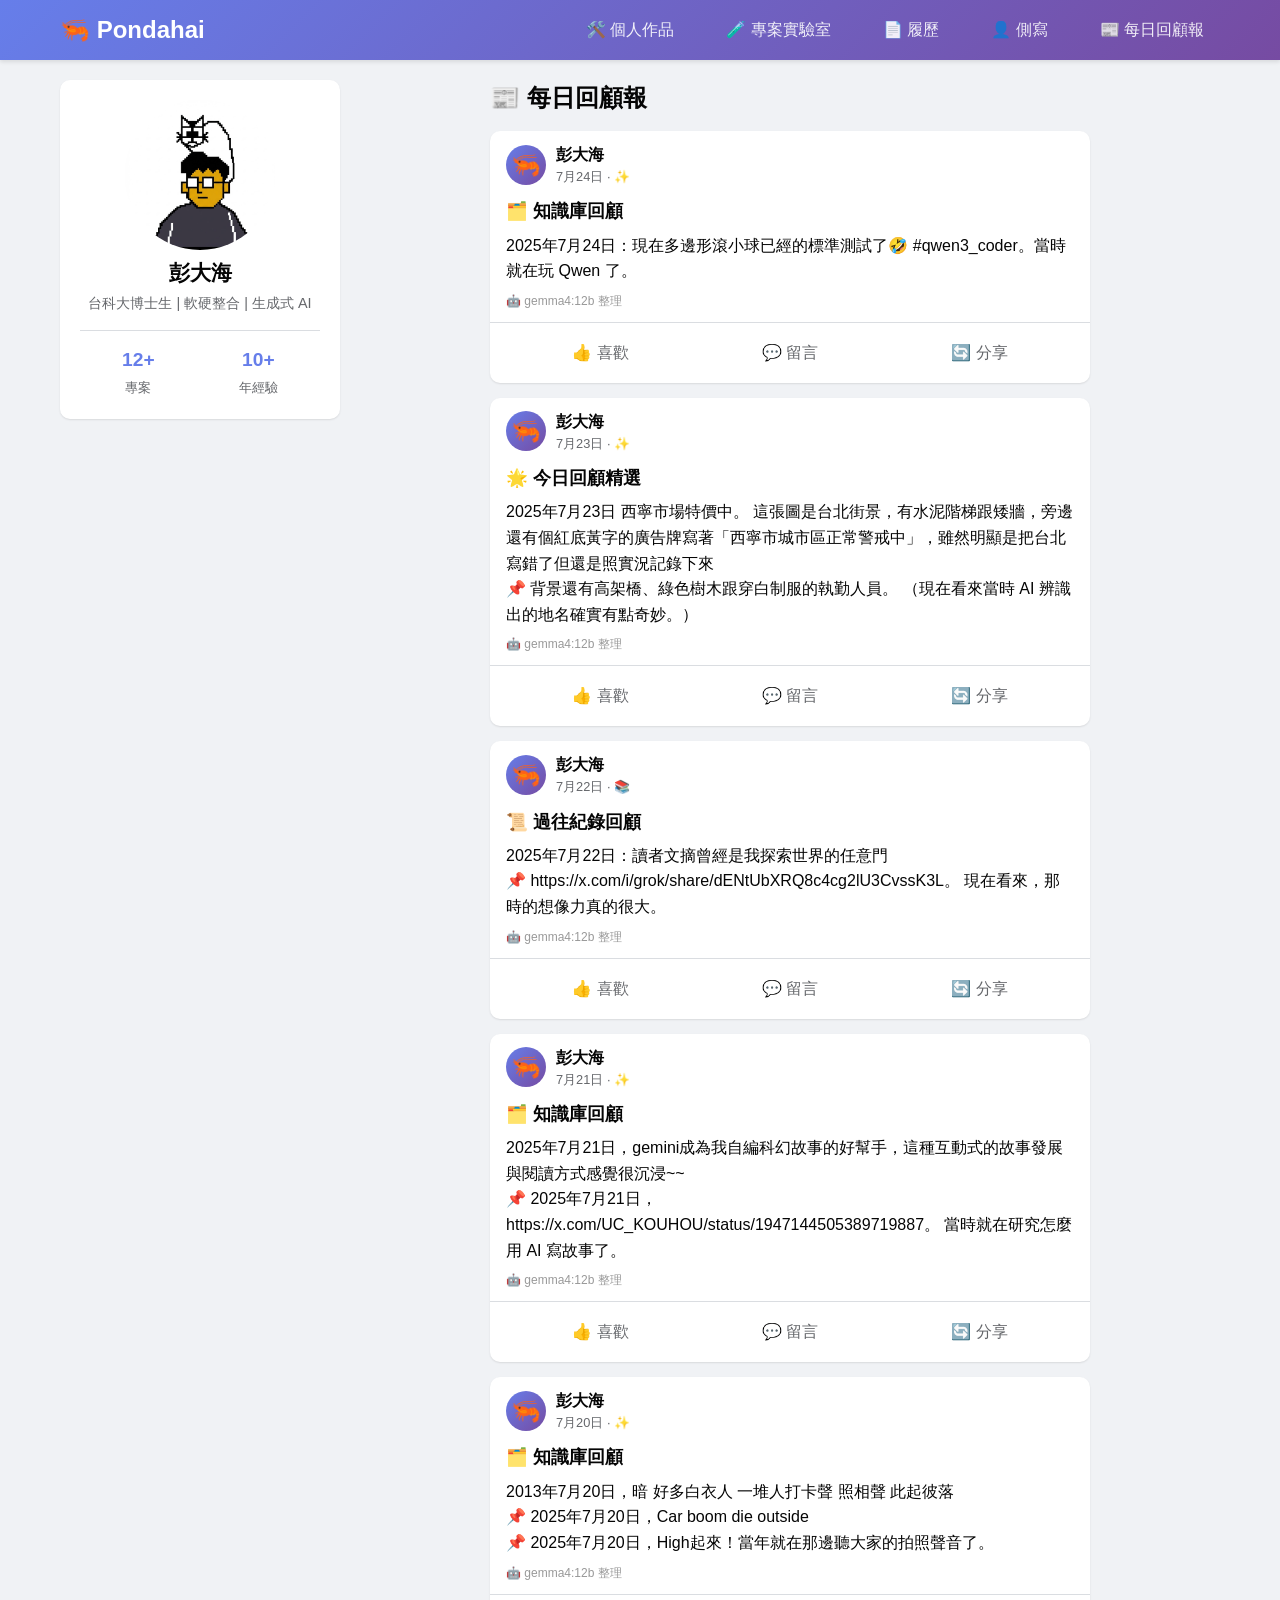
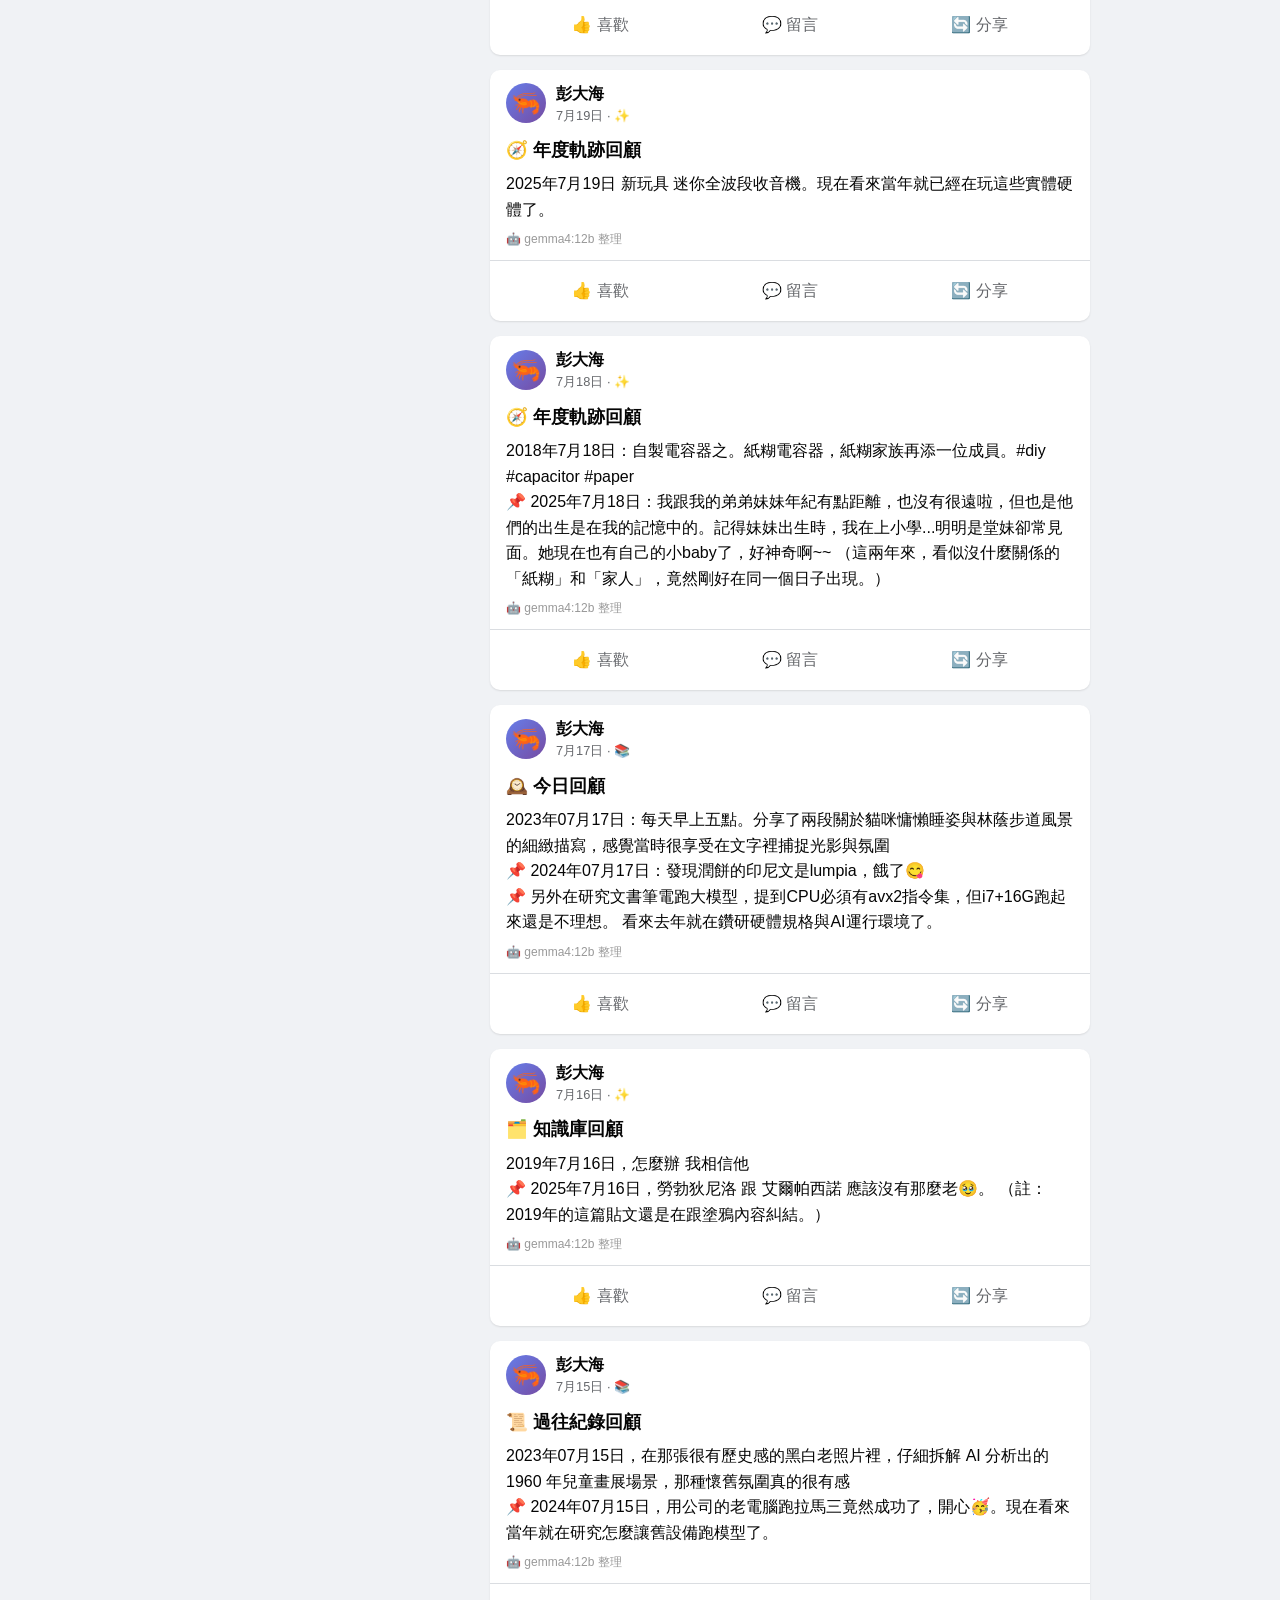
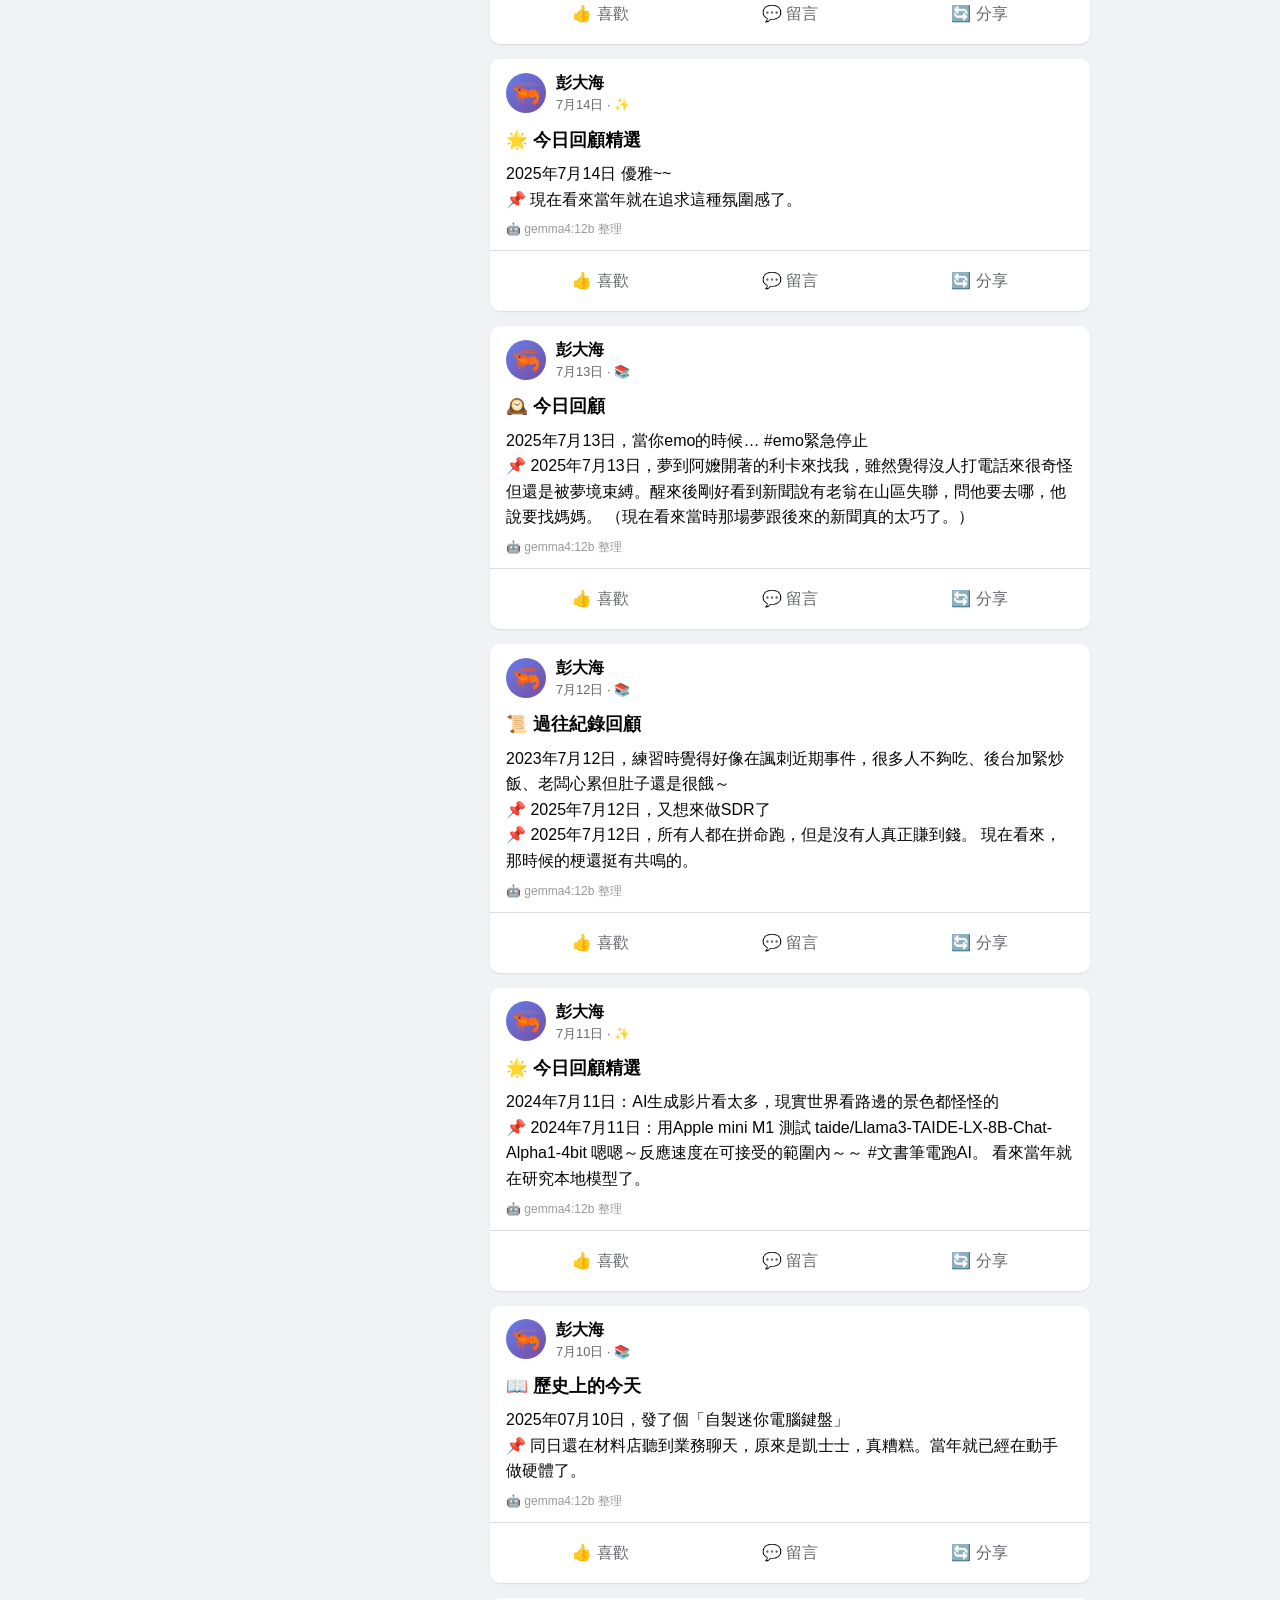
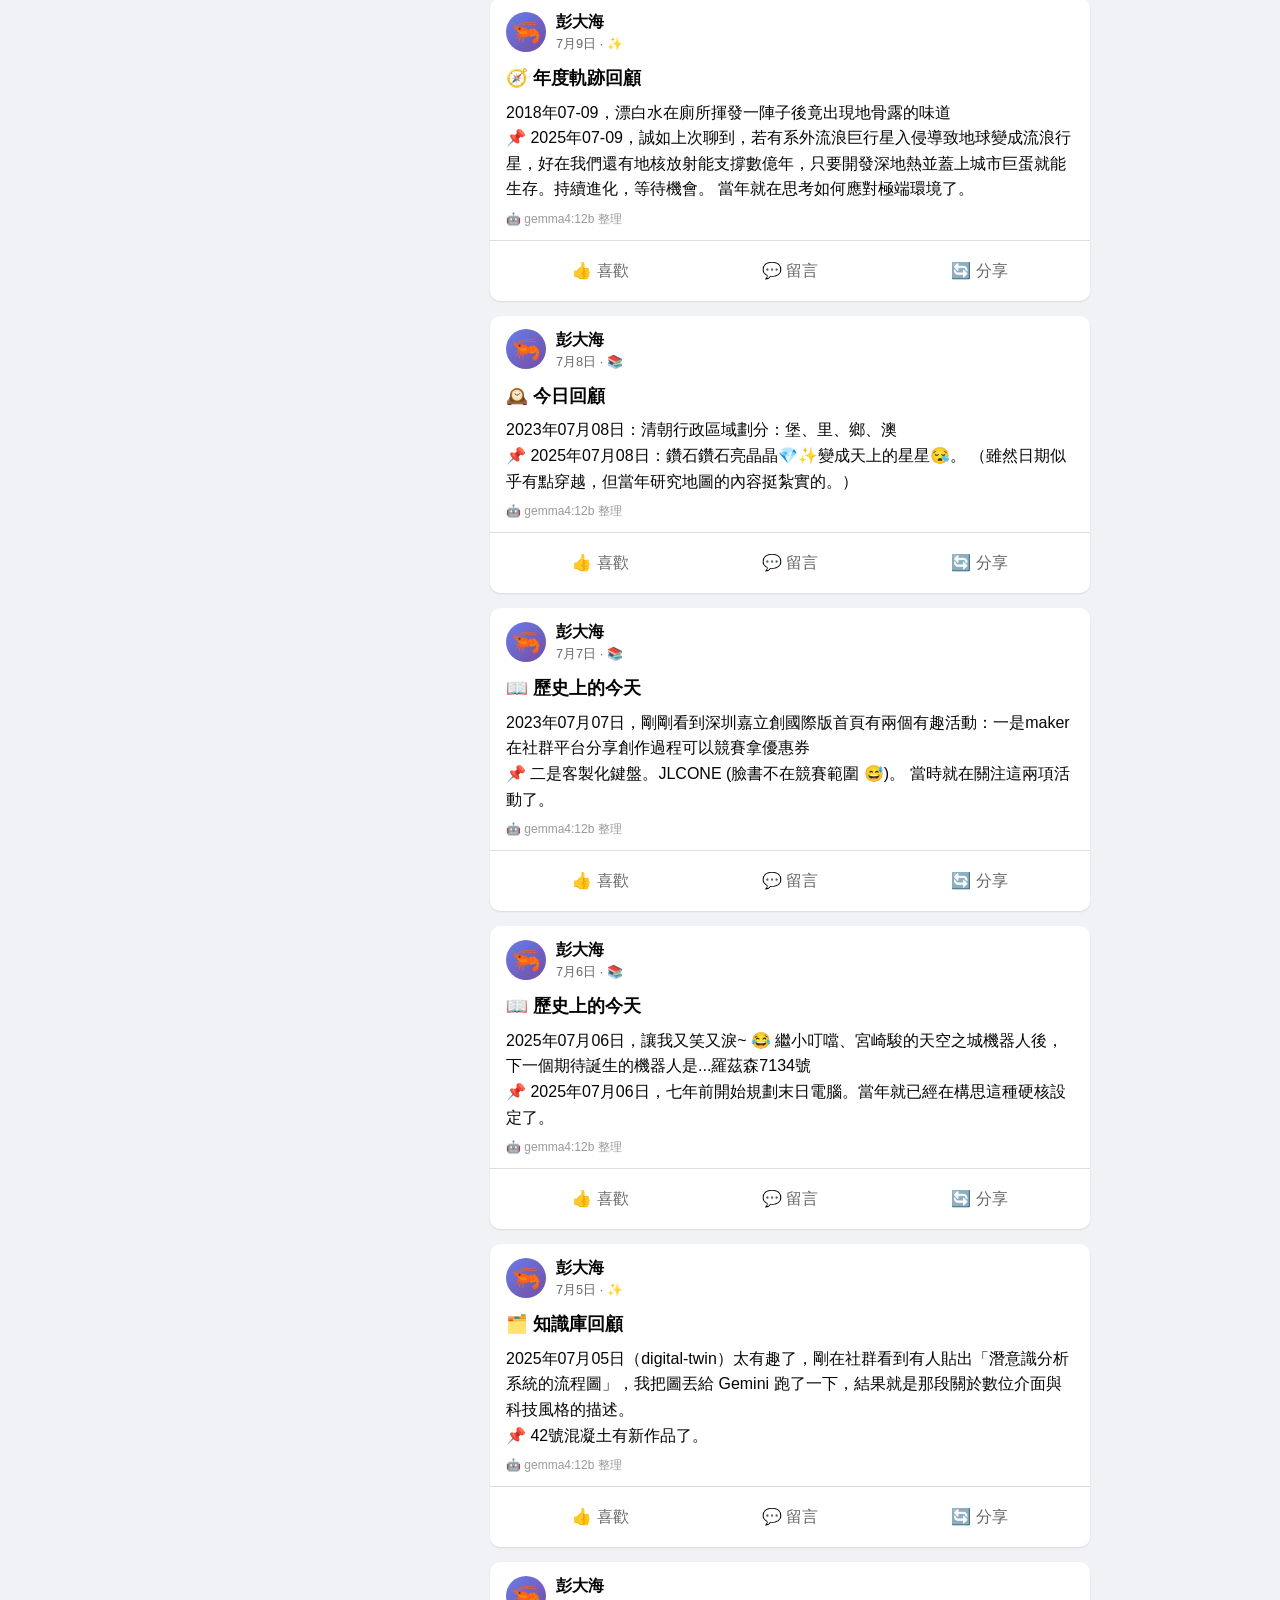
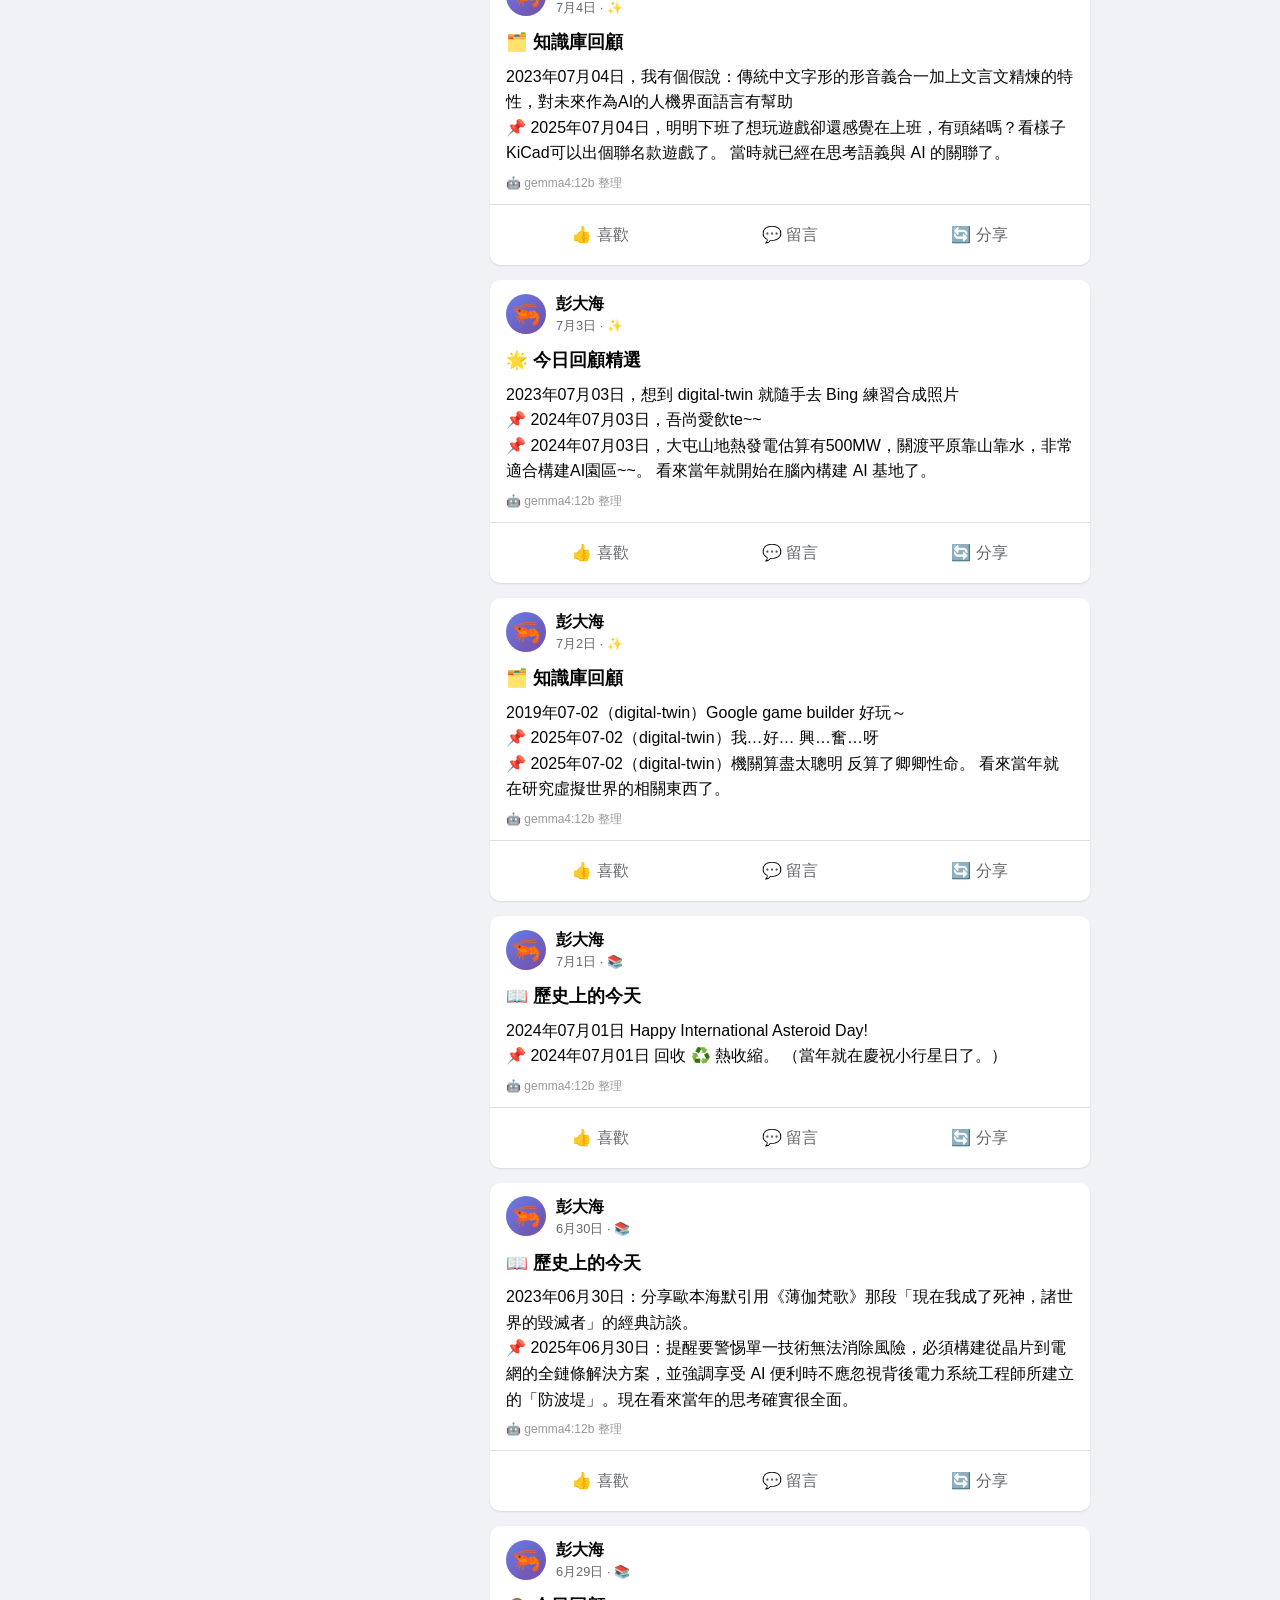
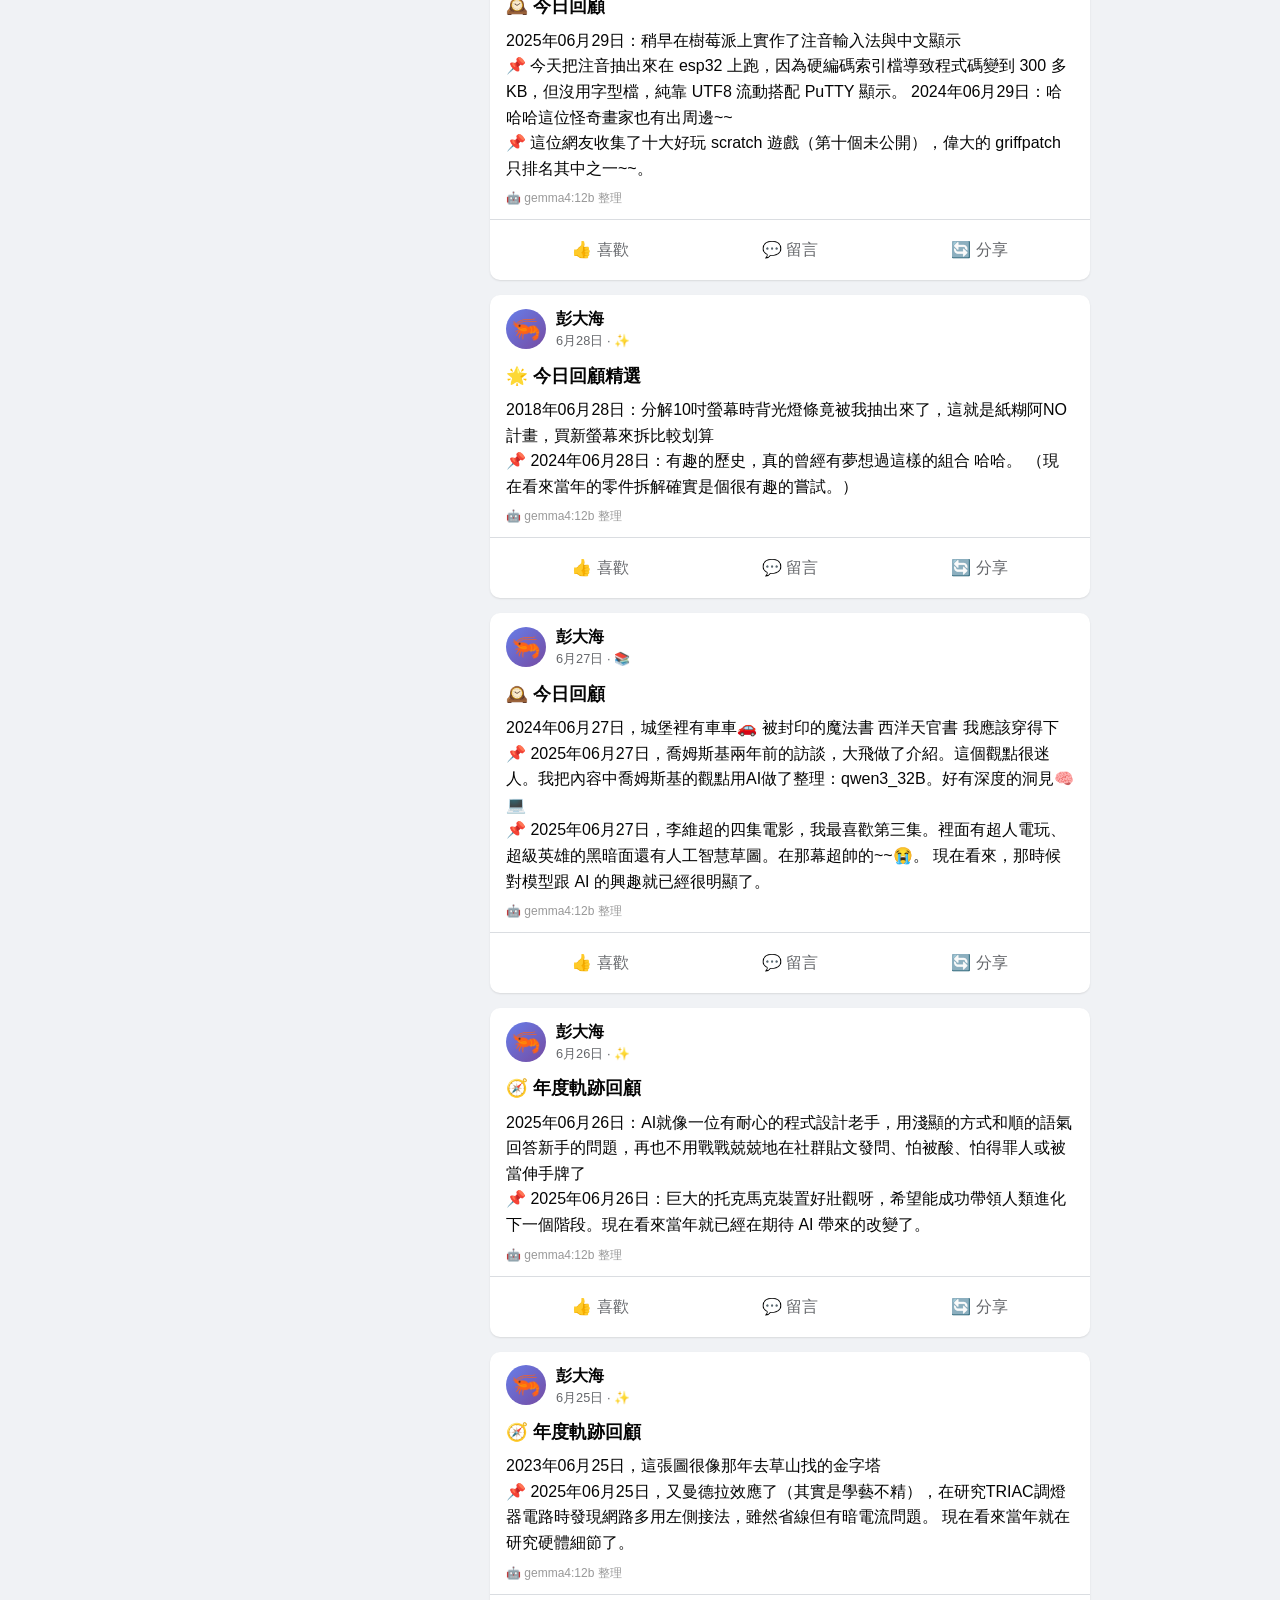
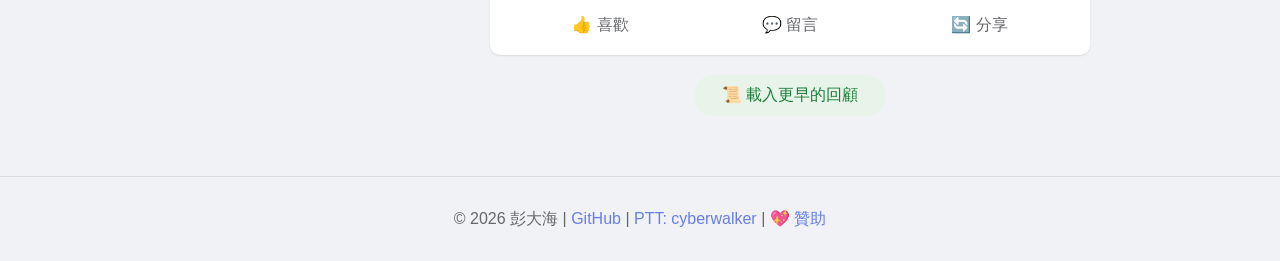
==== commit dfc5b2d8: "Remove 作品集 section and navbar link" ====
--- a/index.html
+++ b/index.html
@@ -41,7 +41,6 @@
         <div class="nav-container">
             <div class="nav-brand">🦐 Pondahai</div>
             <ul class="nav-menu">
-                <li><a href="#portfolio" onclick="showSection('portfolio')">🎯 作品集</a></li>
                 <li><a href="#portfolio-personal" onclick="showSection('portfolio-personal')">🛠️ 個人作品</a></li>
                 <li><a href="projects.html" target="_blank">🧪 專案實驗室</a></li>
                 <li><a href="#resume" onclick="showSection('resume')">📄 履歷</a></li>
@@ -67,16 +66,6 @@
         
         <!-- 主內容區 -->
         <main class="main-content">
-            <!-- 作品集 -->
-            <section id="portfolio" class="section">
-                <div class="feed-container">
-                    <h2 class="section-title">🎯 作品集</h2>
-                    <div class="projects-grid" id="projects-list">
-                        <p class="loading">載入中...</p>
-                    </div>
-                </div>
-            </section>
-            
             <!-- 個人作品集 -->
             <section id="portfolio-personal" class="section">
                 <div class="feed-container">
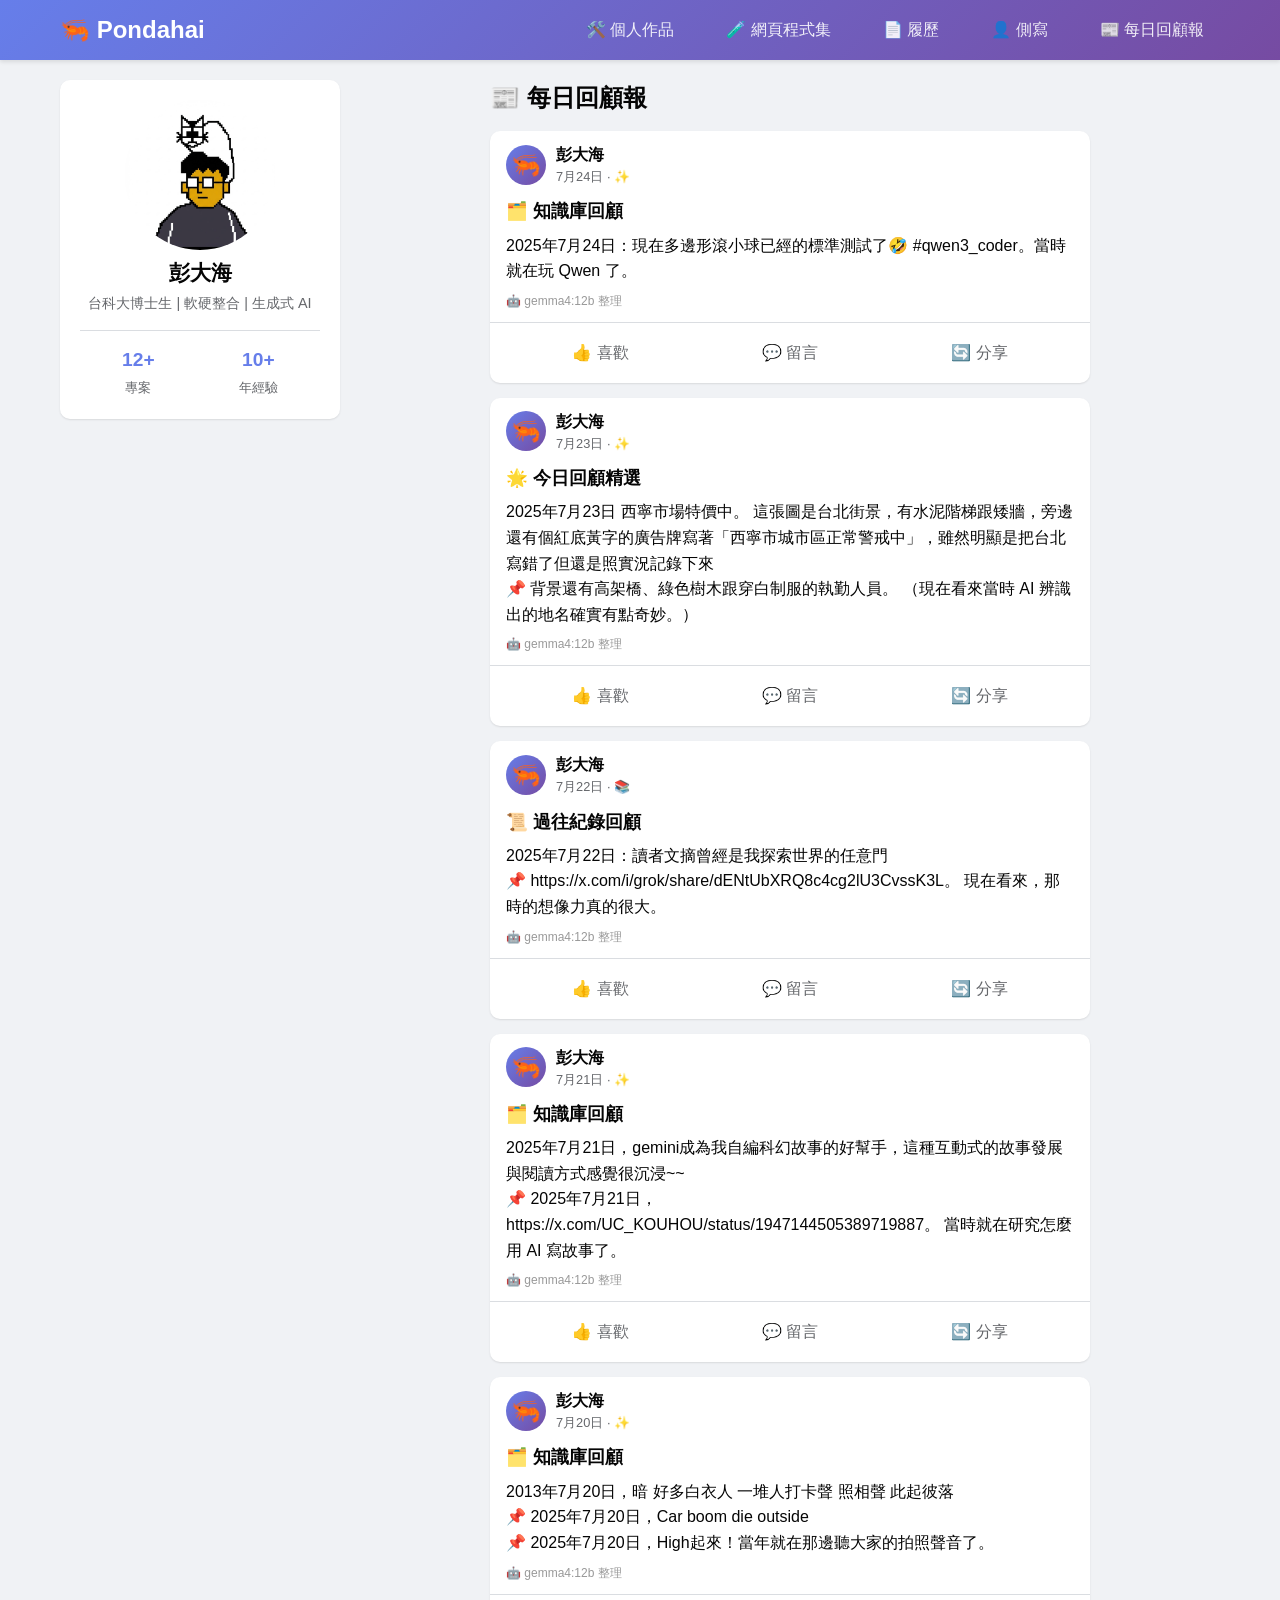
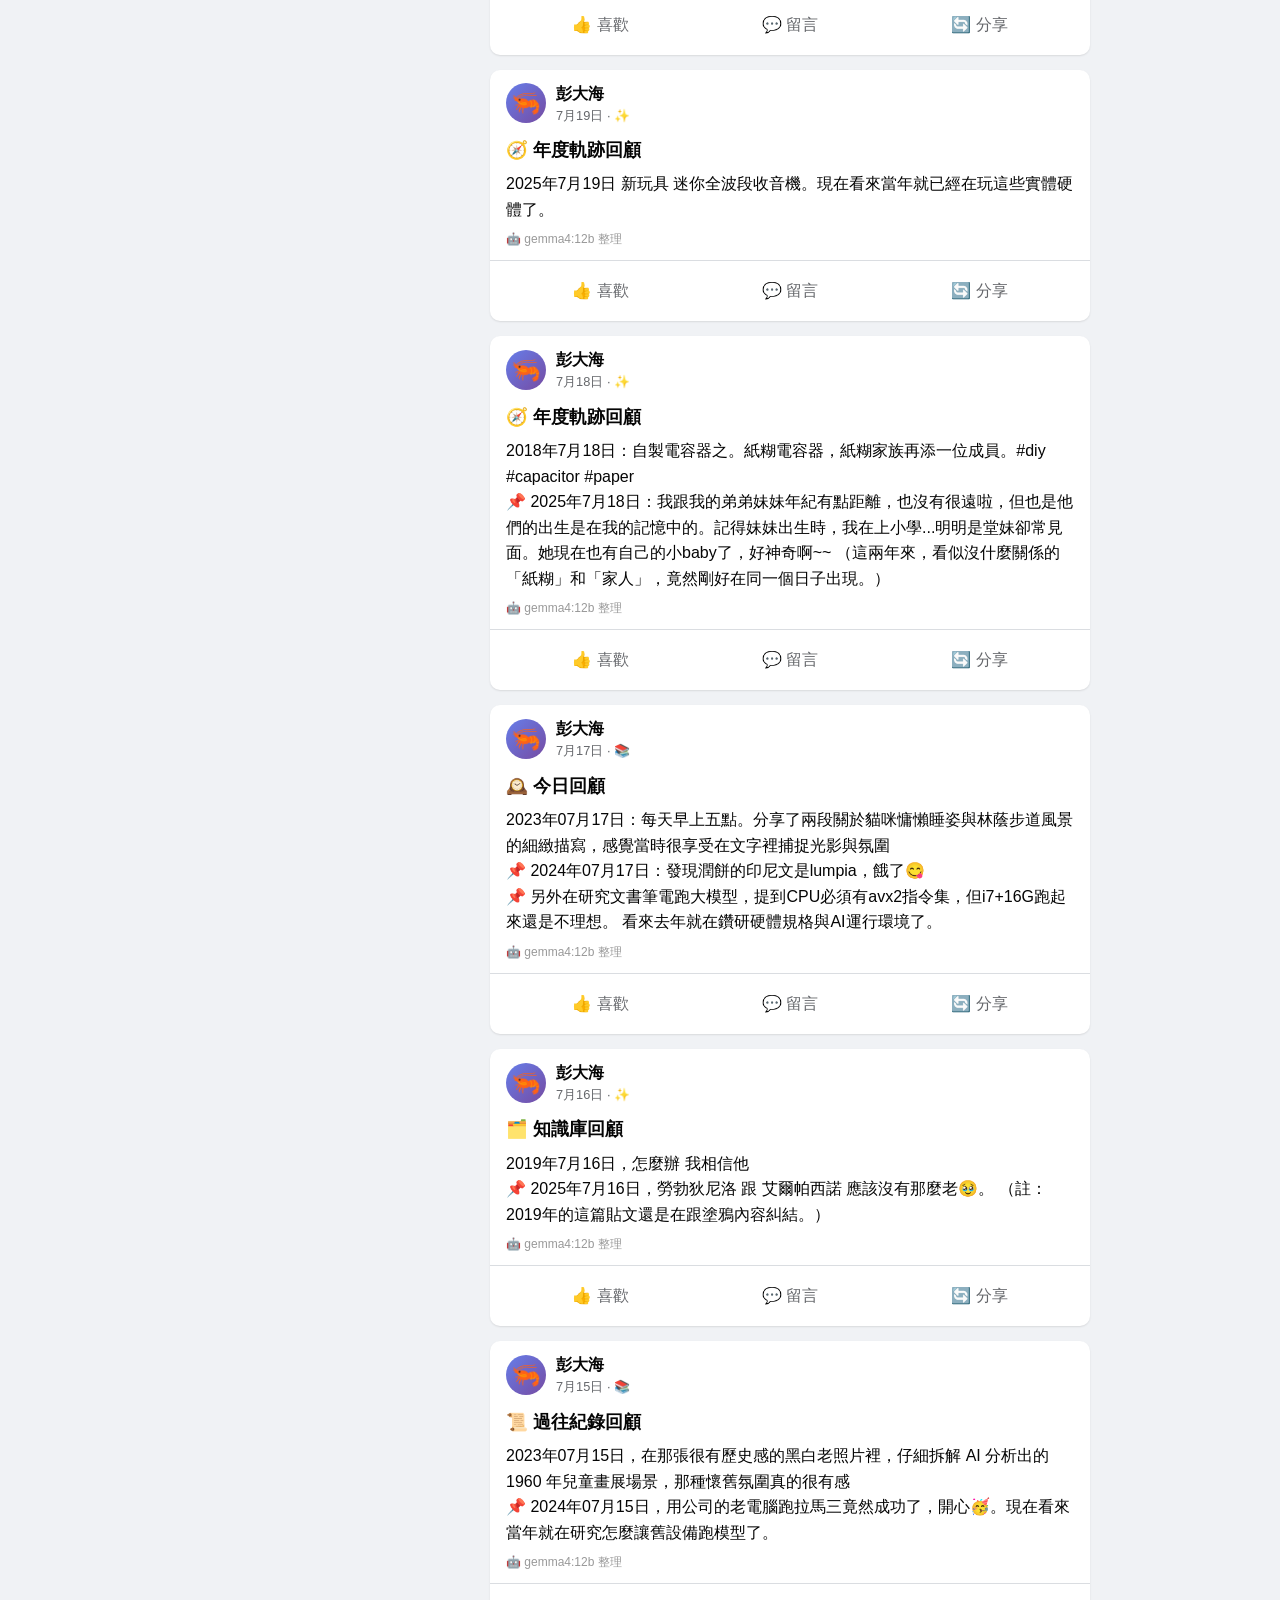
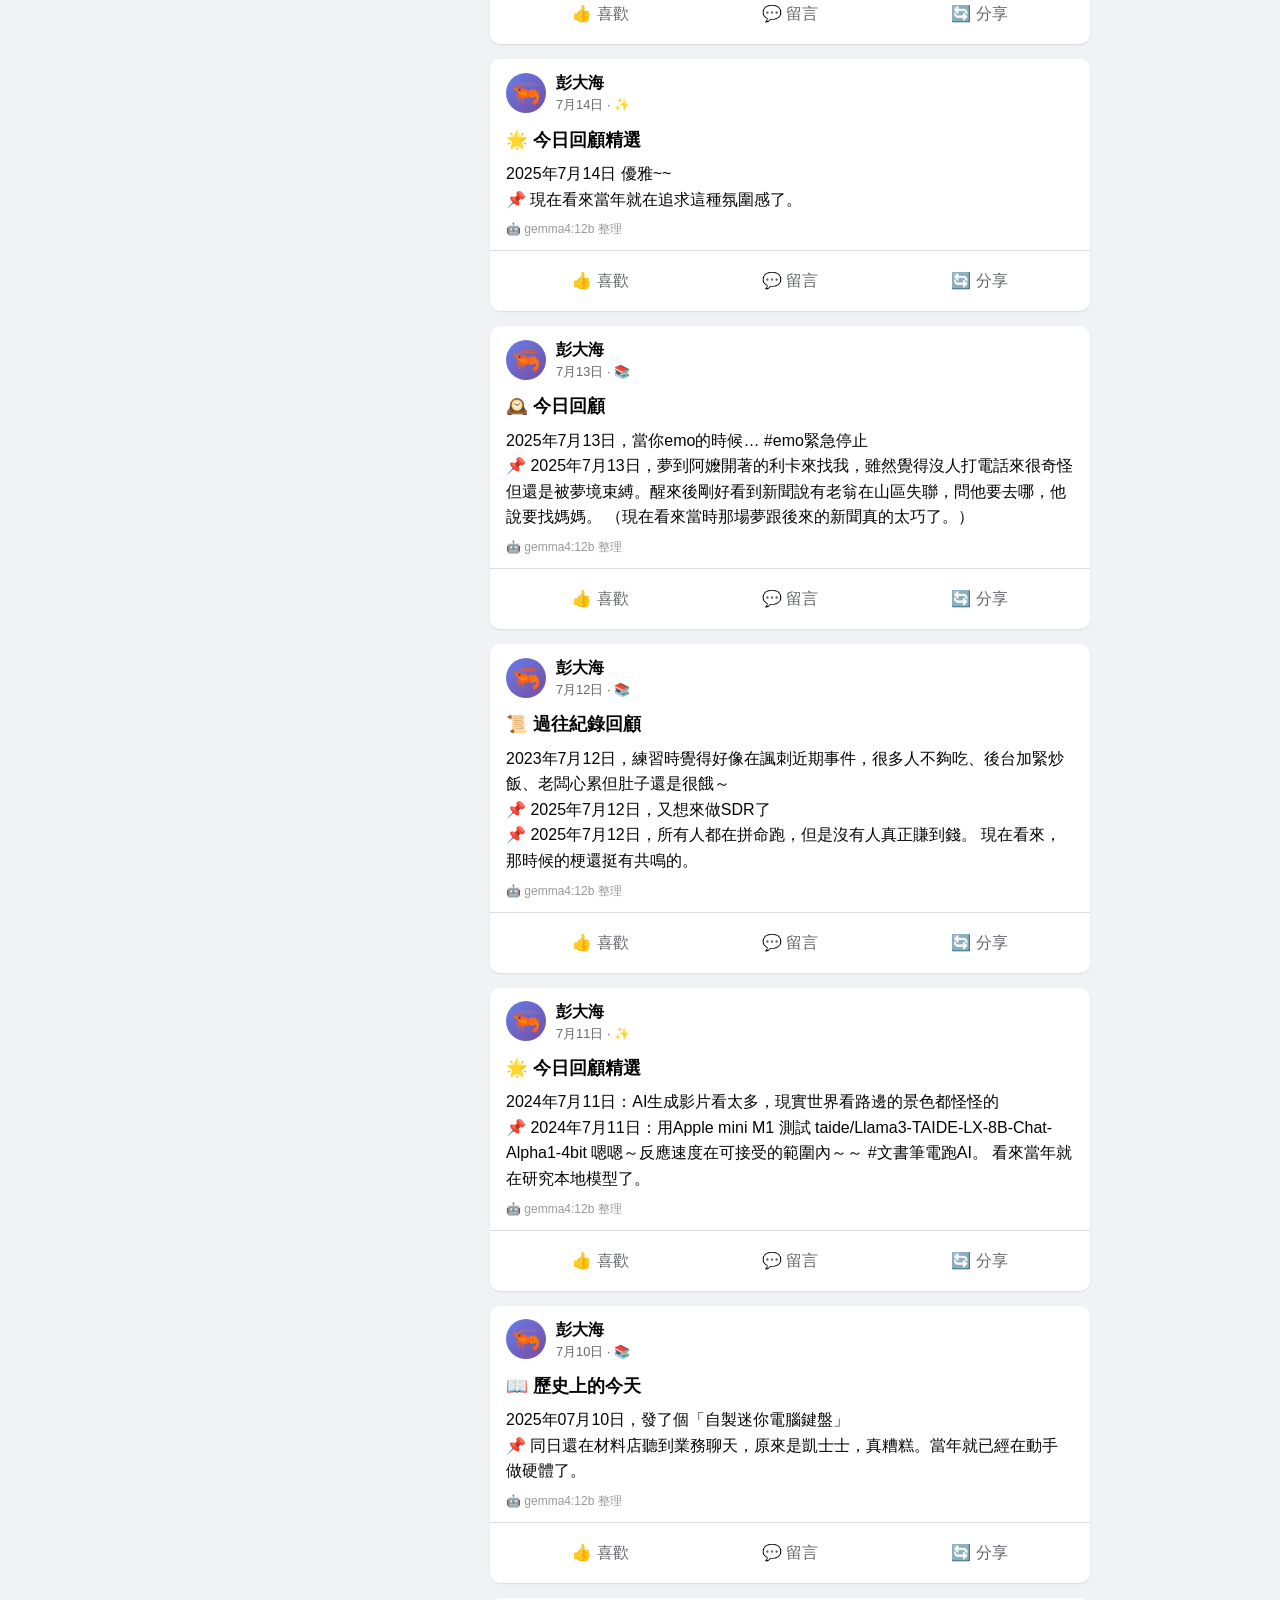
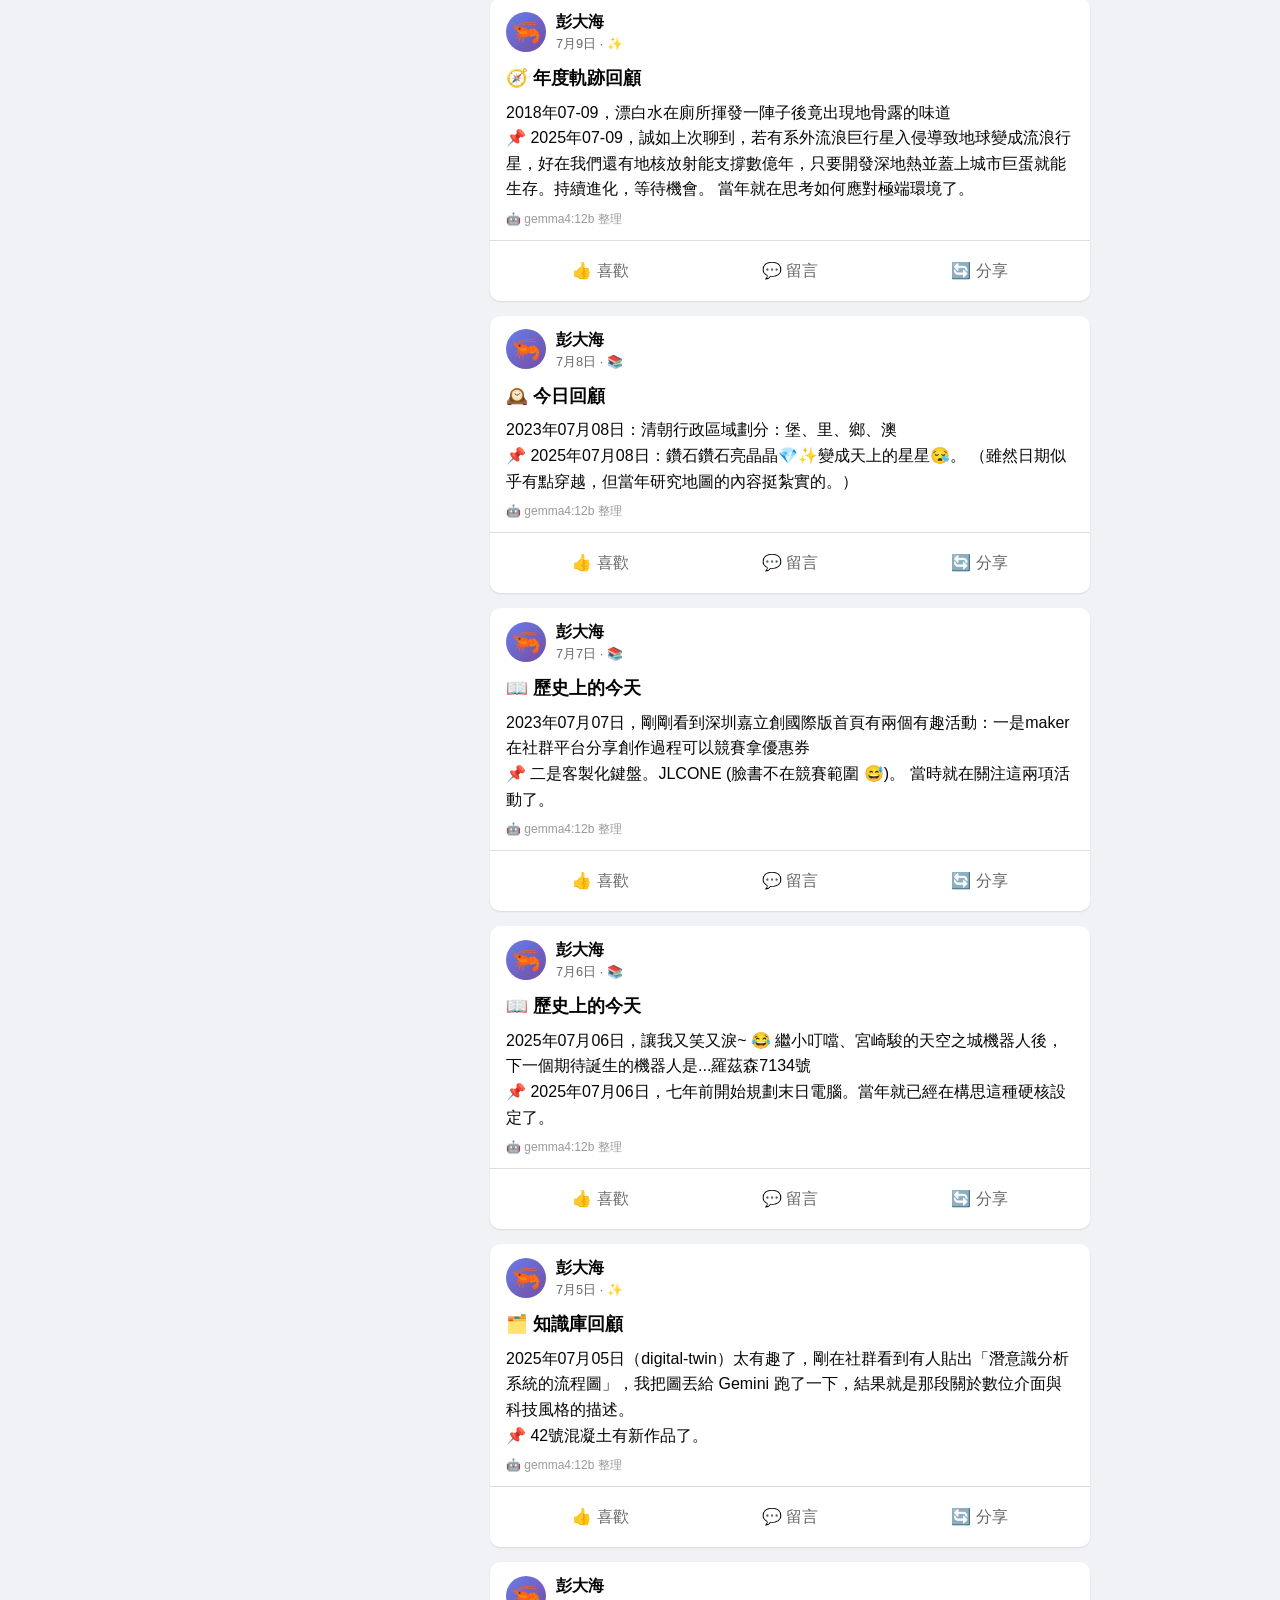
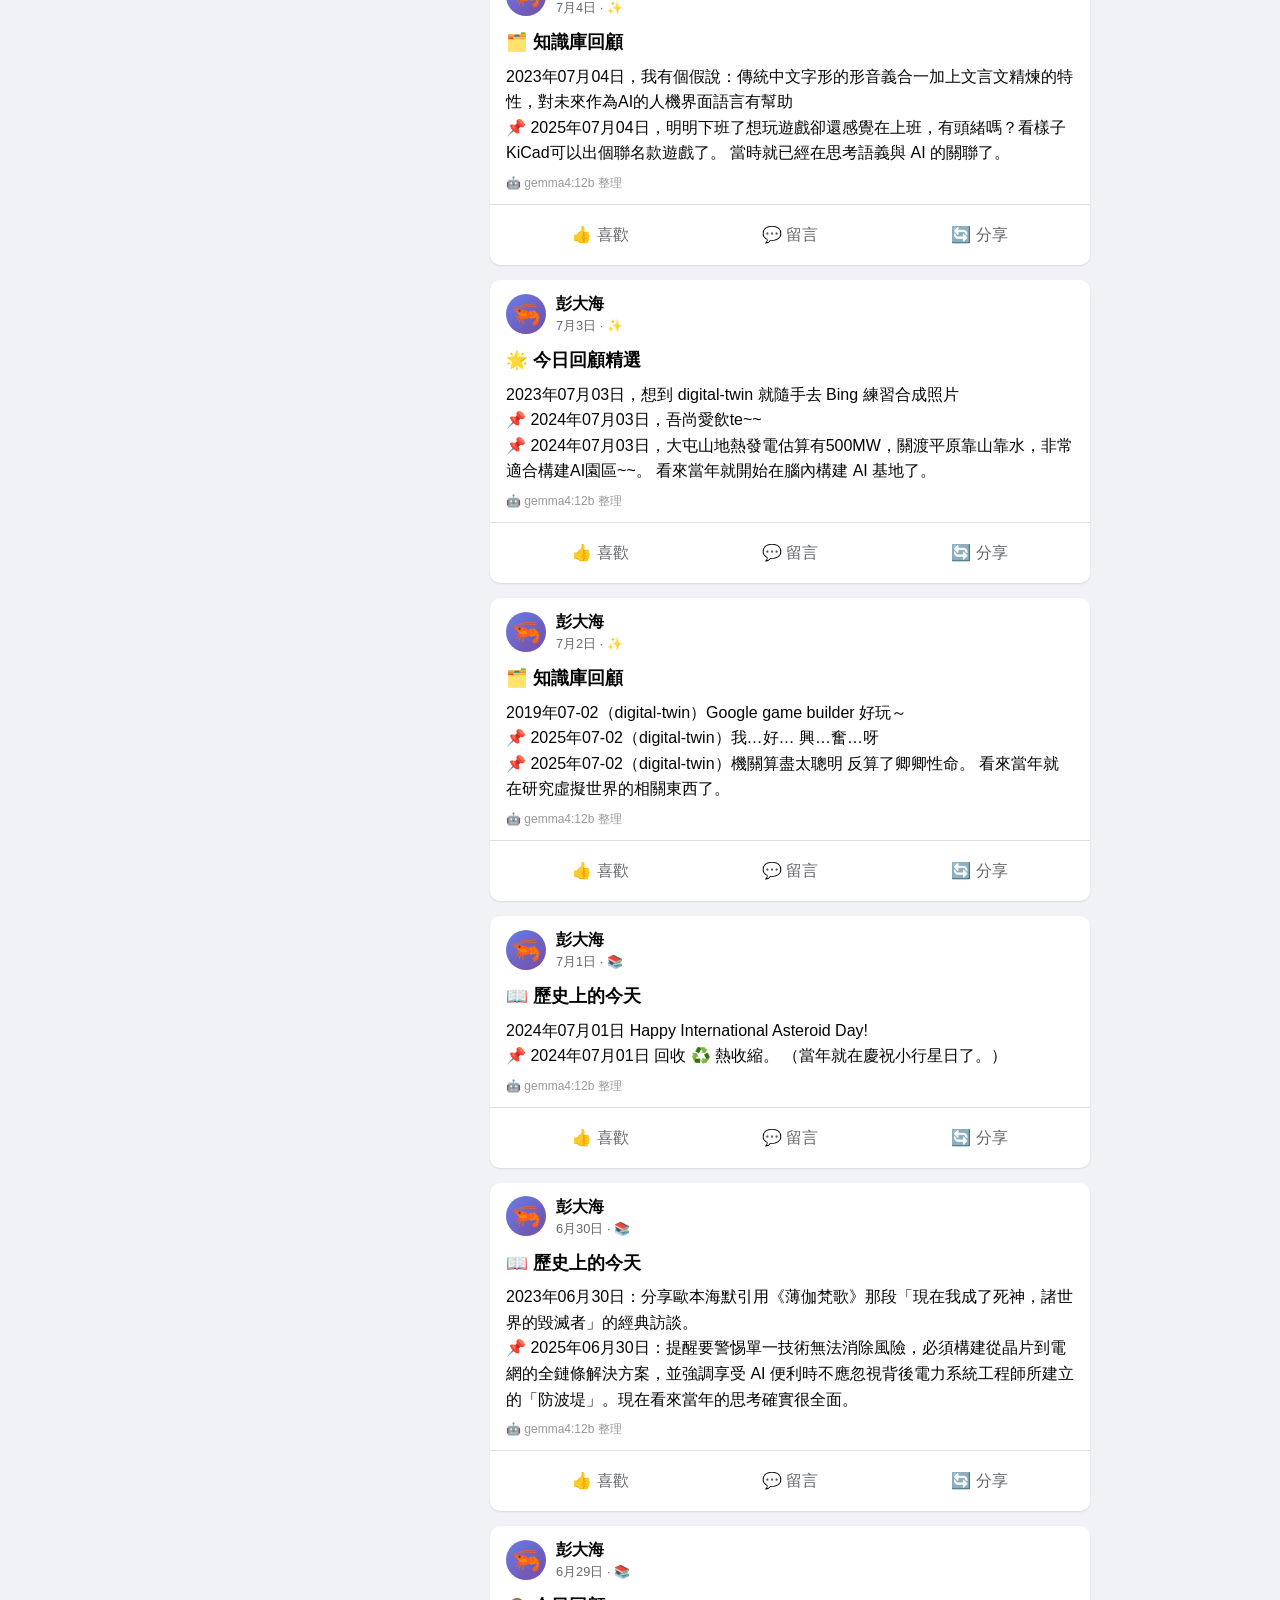
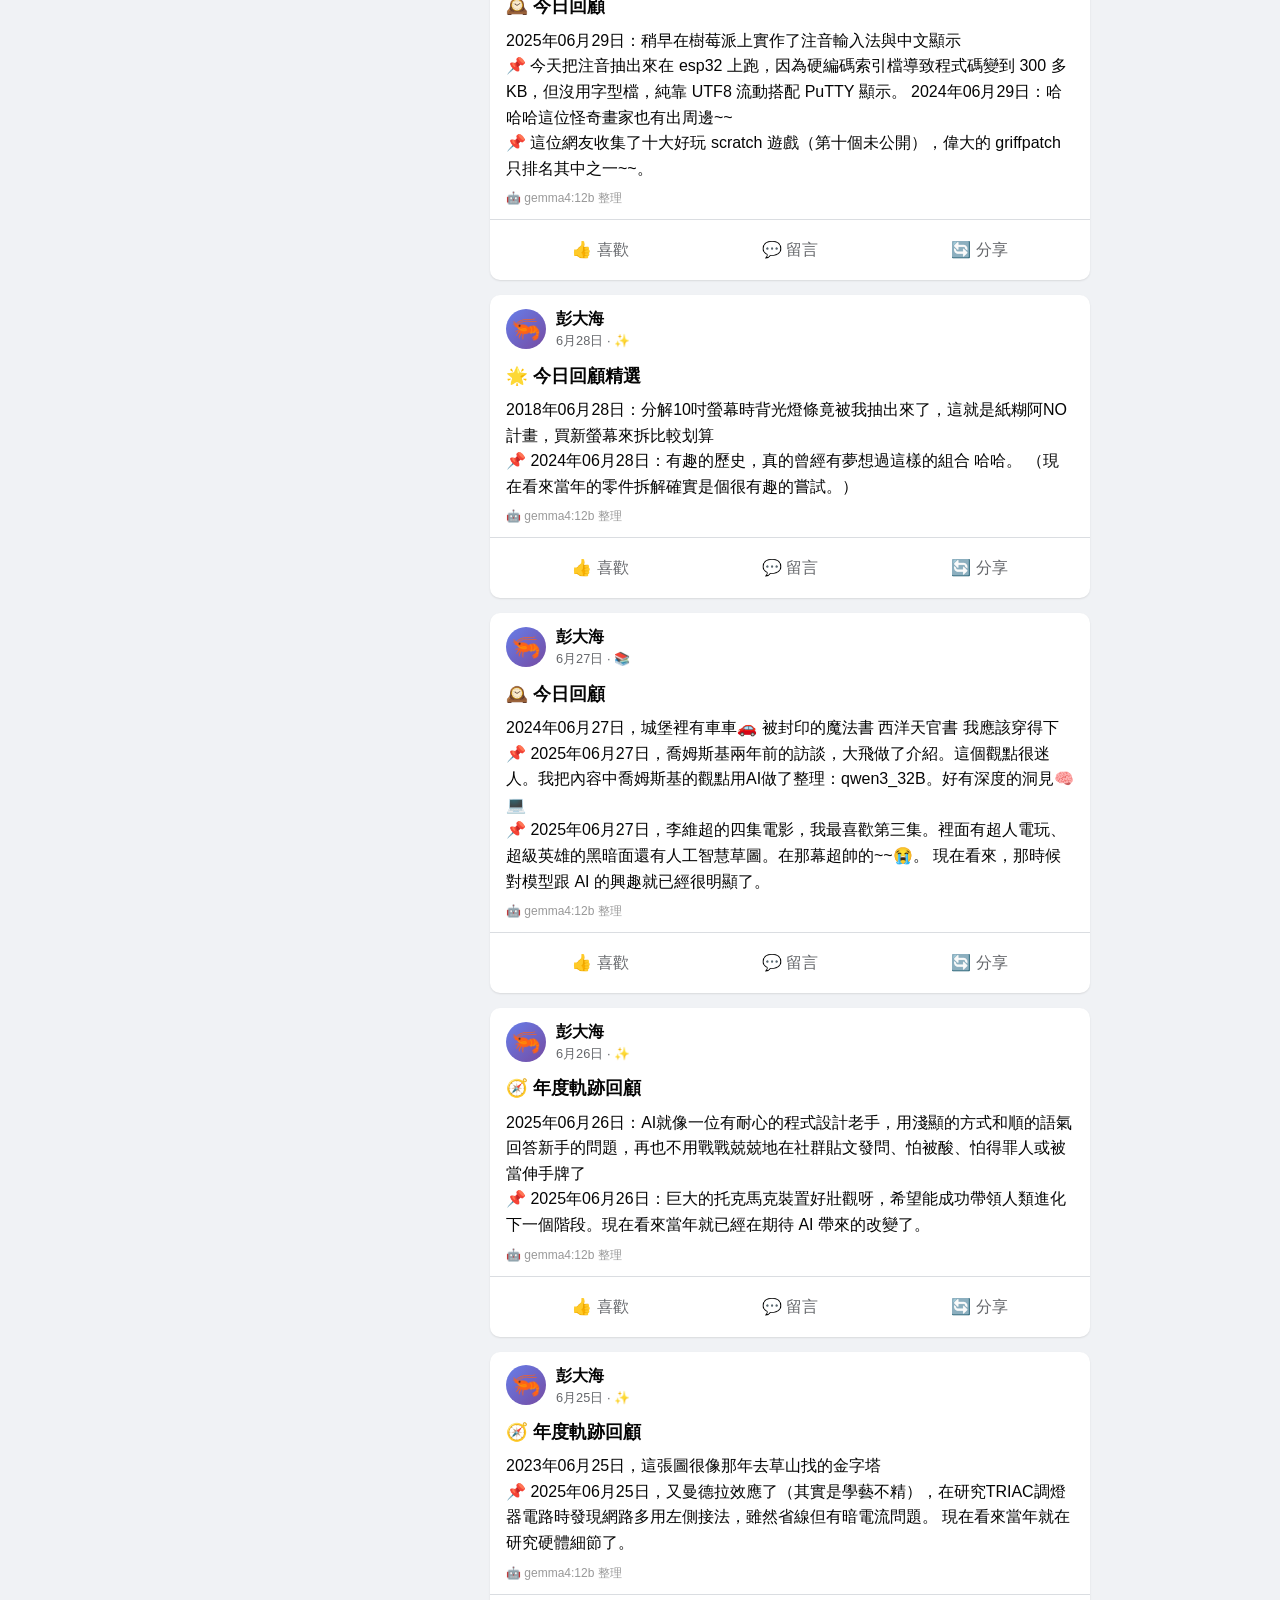
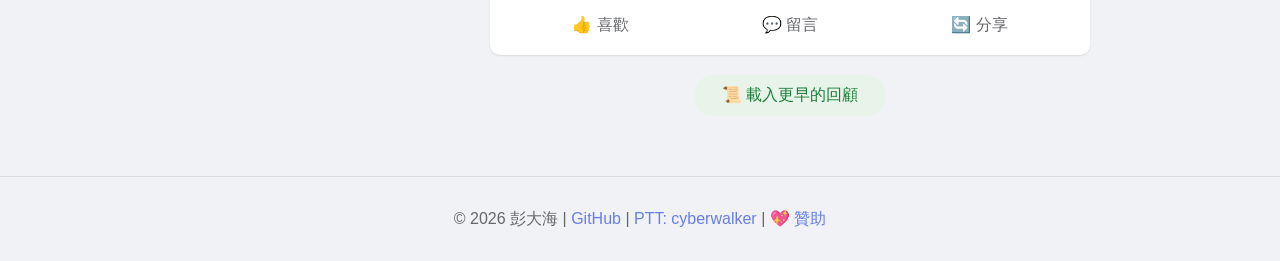
==== commit ea55c340: "Rename 專案實驗室 to 網頁程式集" ====
--- a/index.html
+++ b/index.html
@@ -42,7 +42,7 @@
             <div class="nav-brand">🦐 Pondahai</div>
             <ul class="nav-menu">
                 <li><a href="#portfolio-personal" onclick="showSection('portfolio-personal')">🛠️ 個人作品</a></li>
-                <li><a href="projects.html" target="_blank">🧪 專案實驗室</a></li>
+                <li><a href="projects.html" target="_blank">🧪 網頁程式集</a></li>
                 <li><a href="#resume" onclick="showSection('resume')">📄 履歷</a></li>
                 <li><a href="#profile" onclick="showSection('profile')">👤 側寫</a></li>
                 <li><a href="#daily" onclick="showSection('daily')">📰 每日回顧報</a></li>
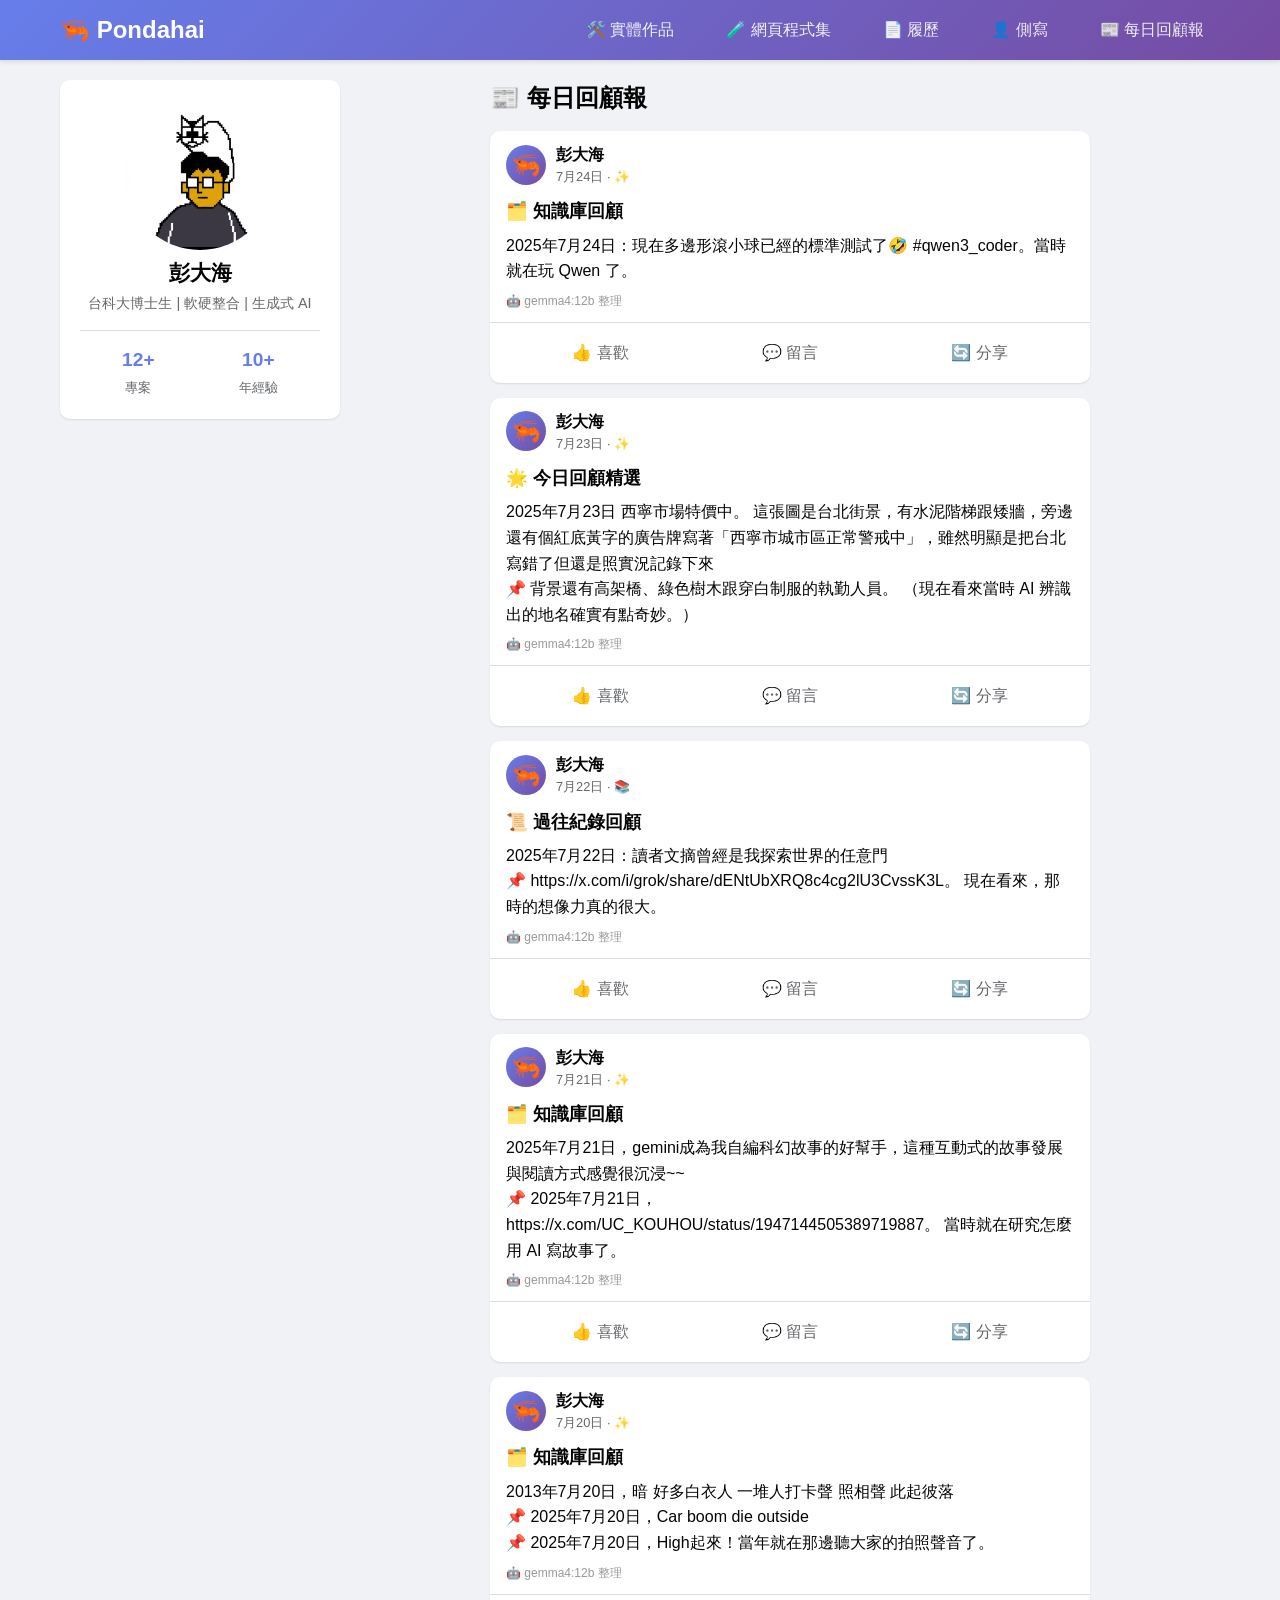
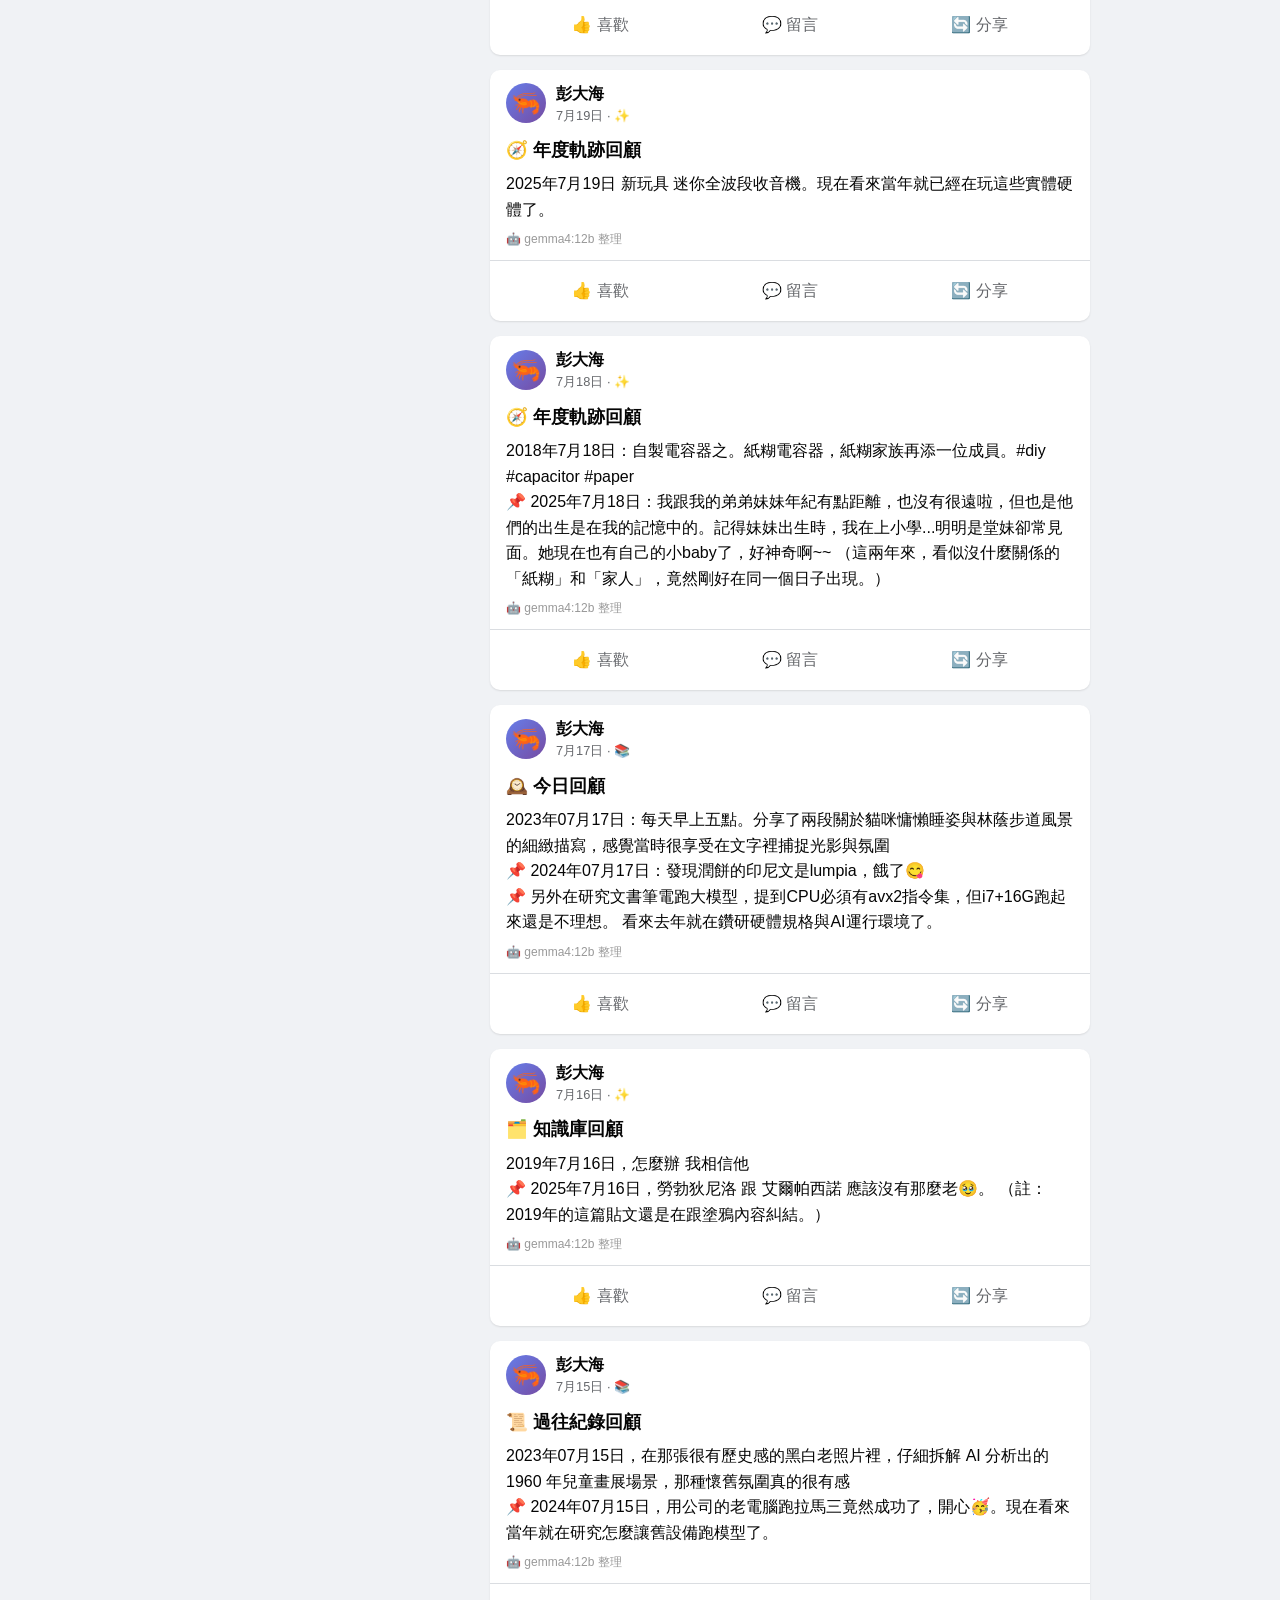
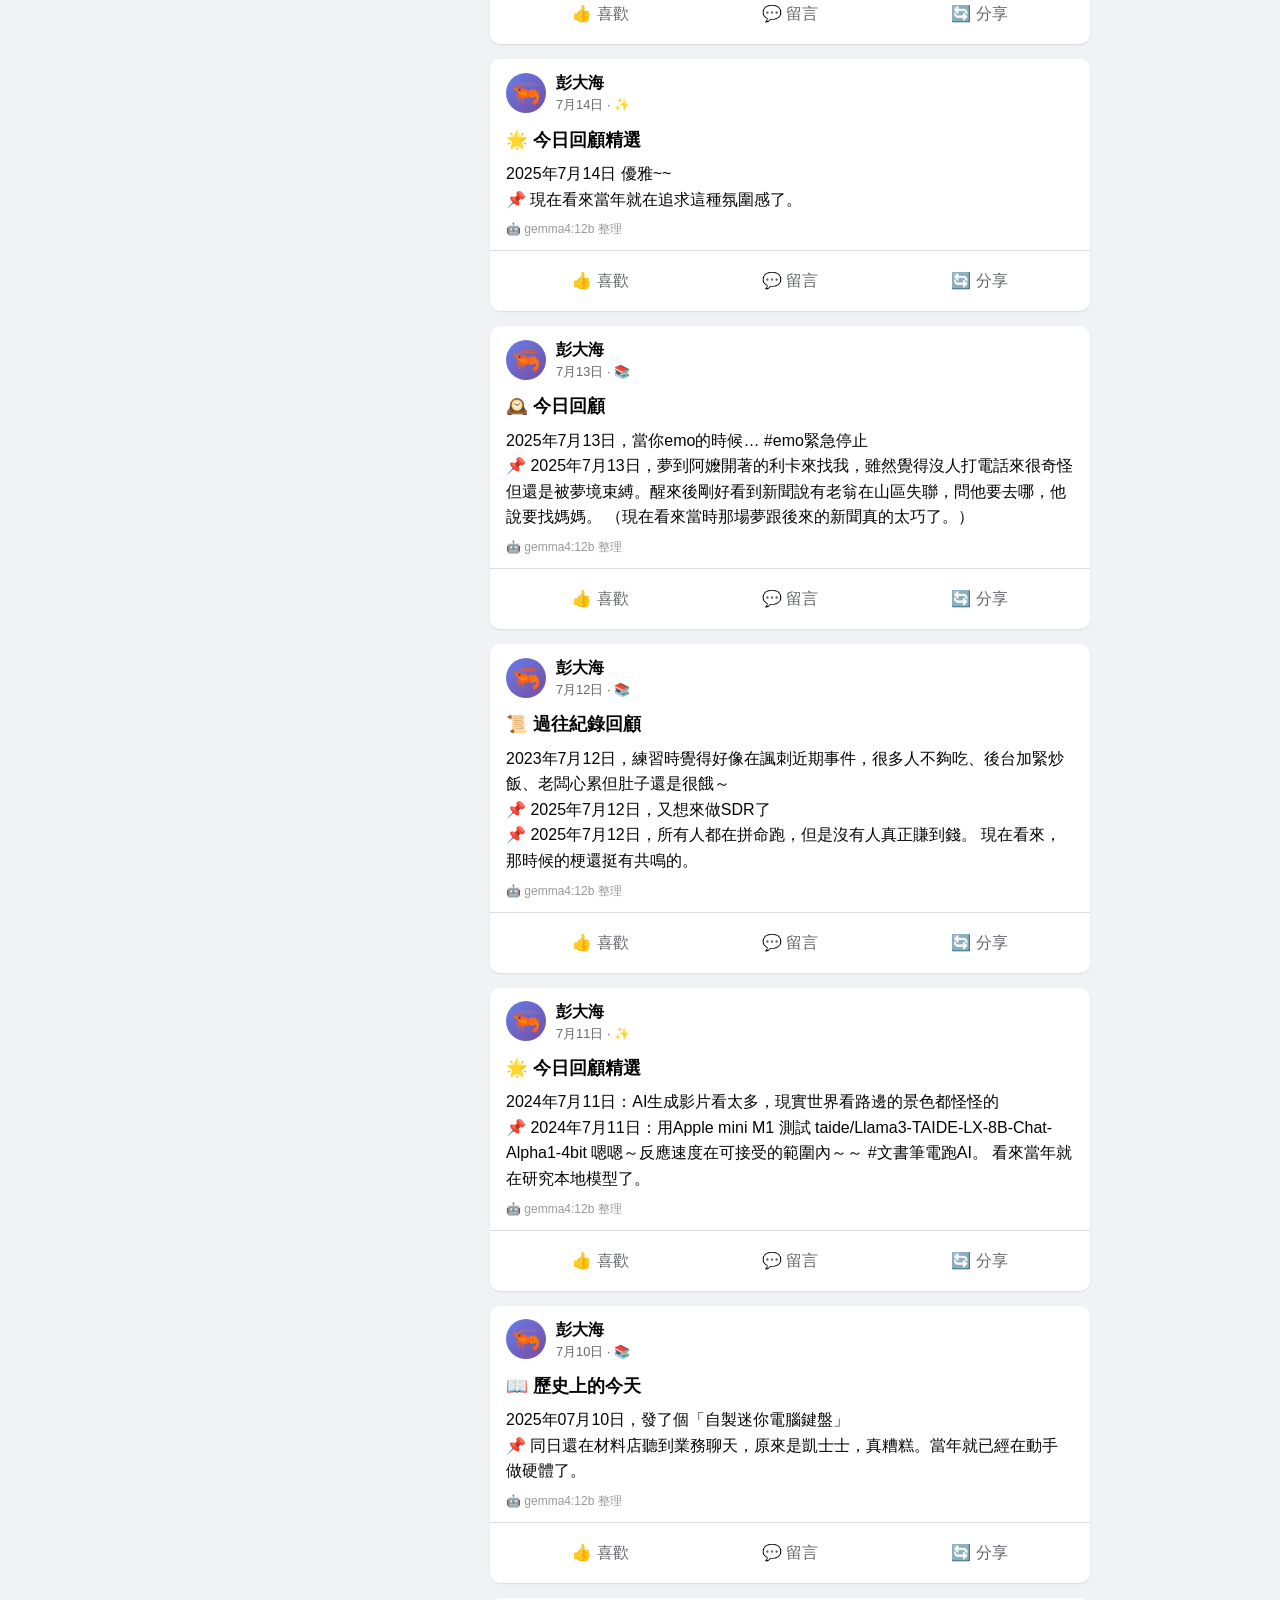
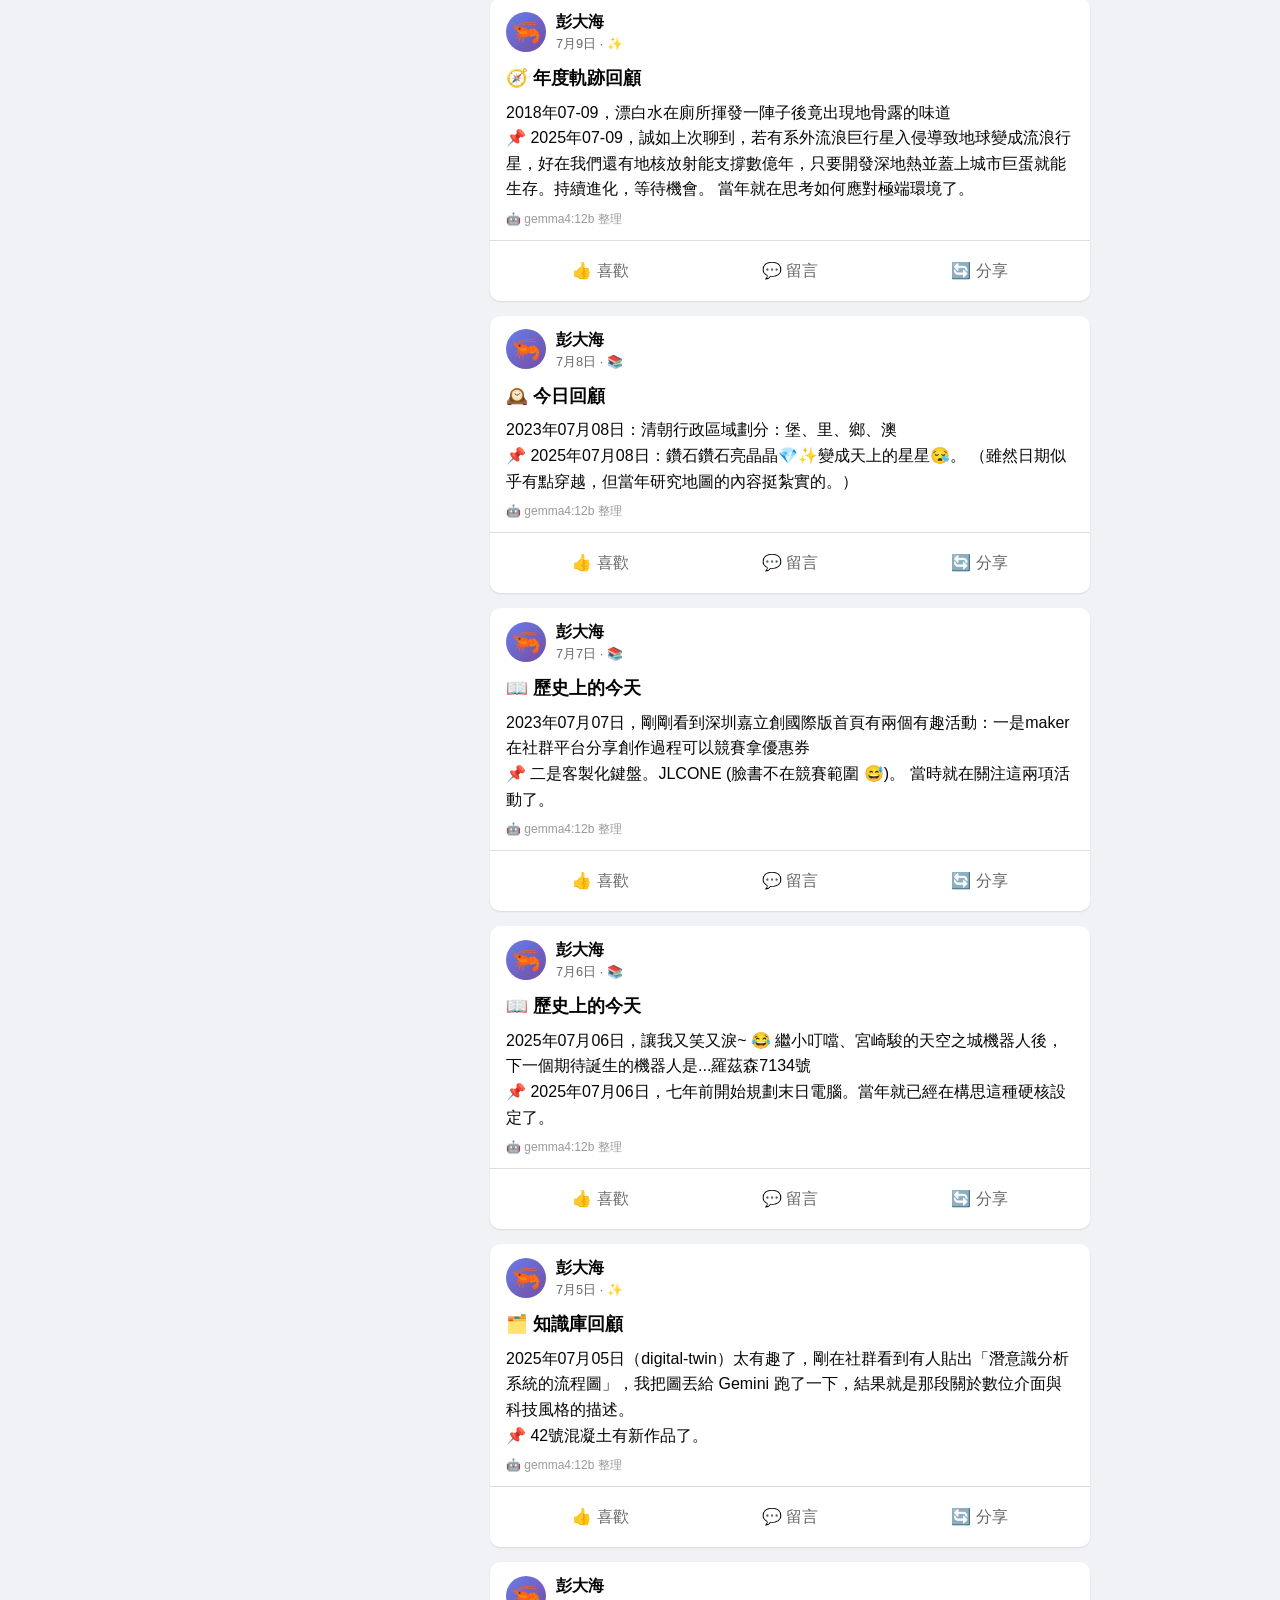
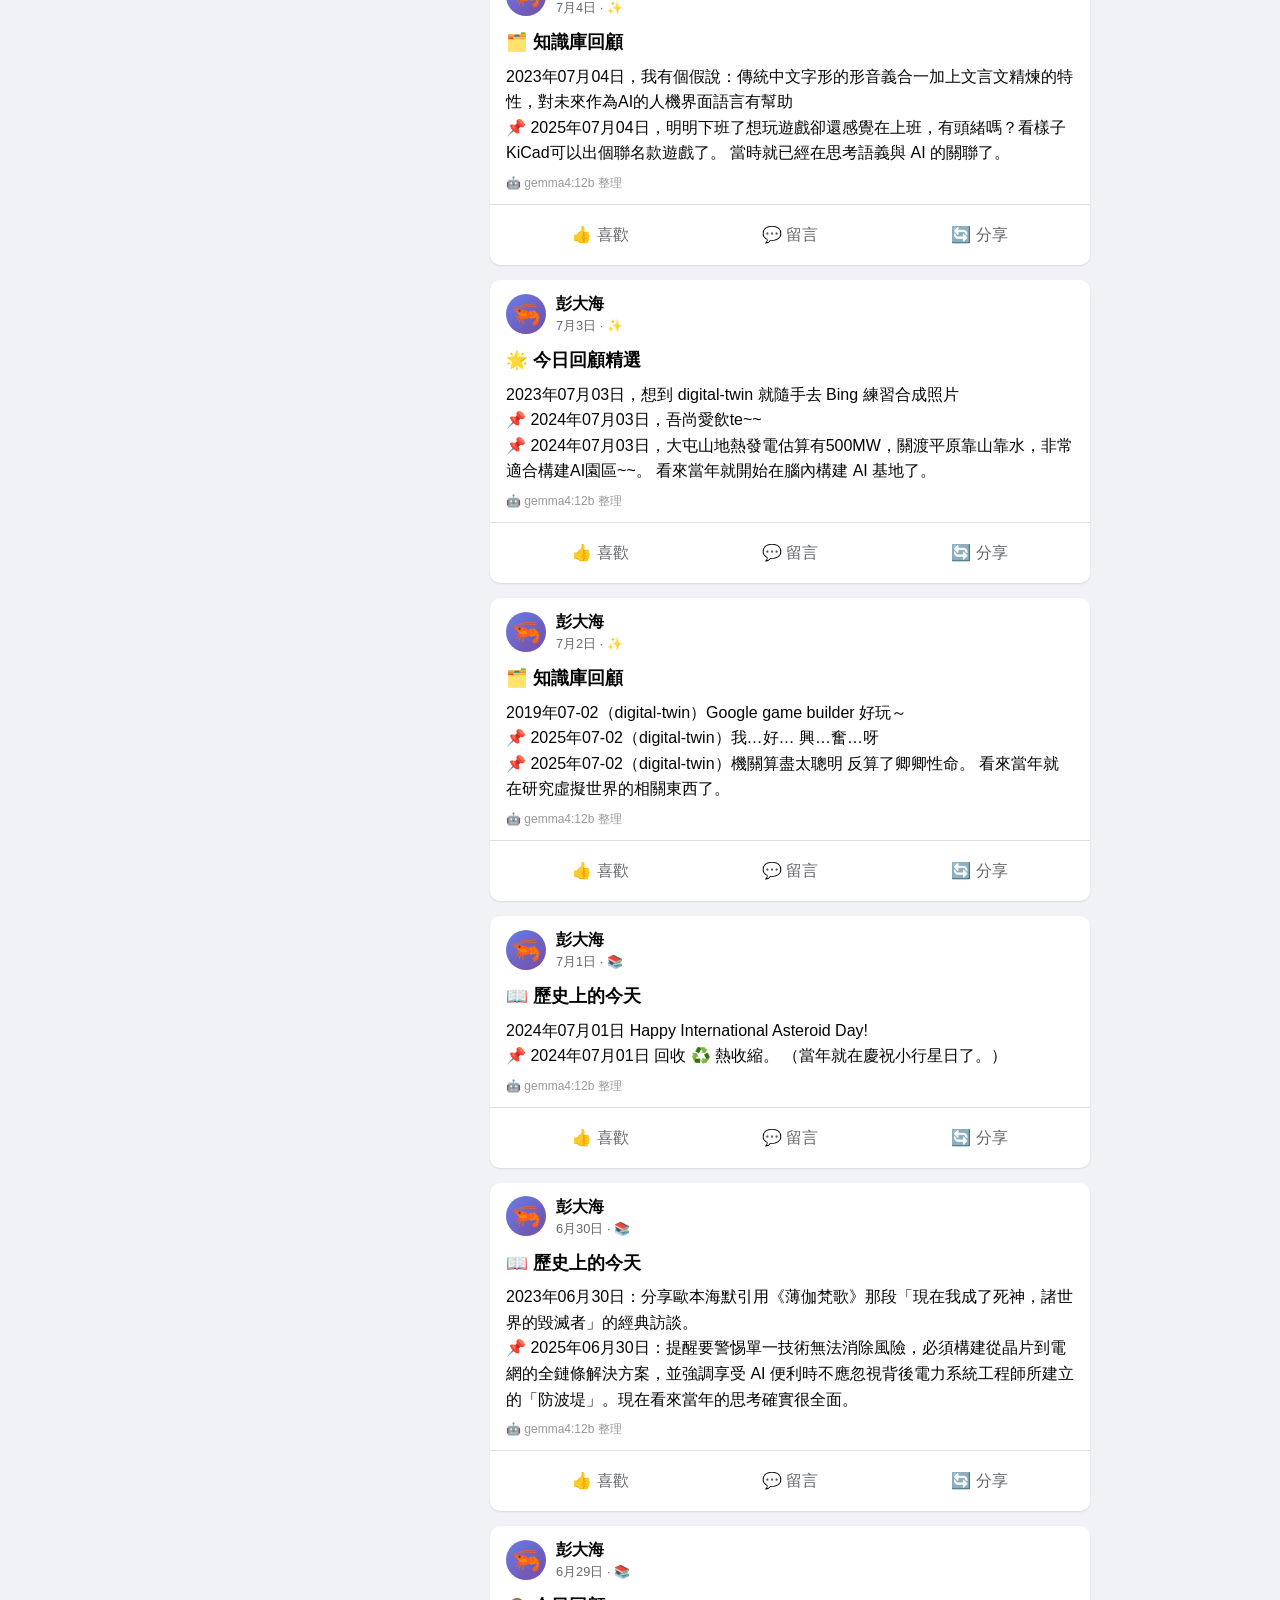
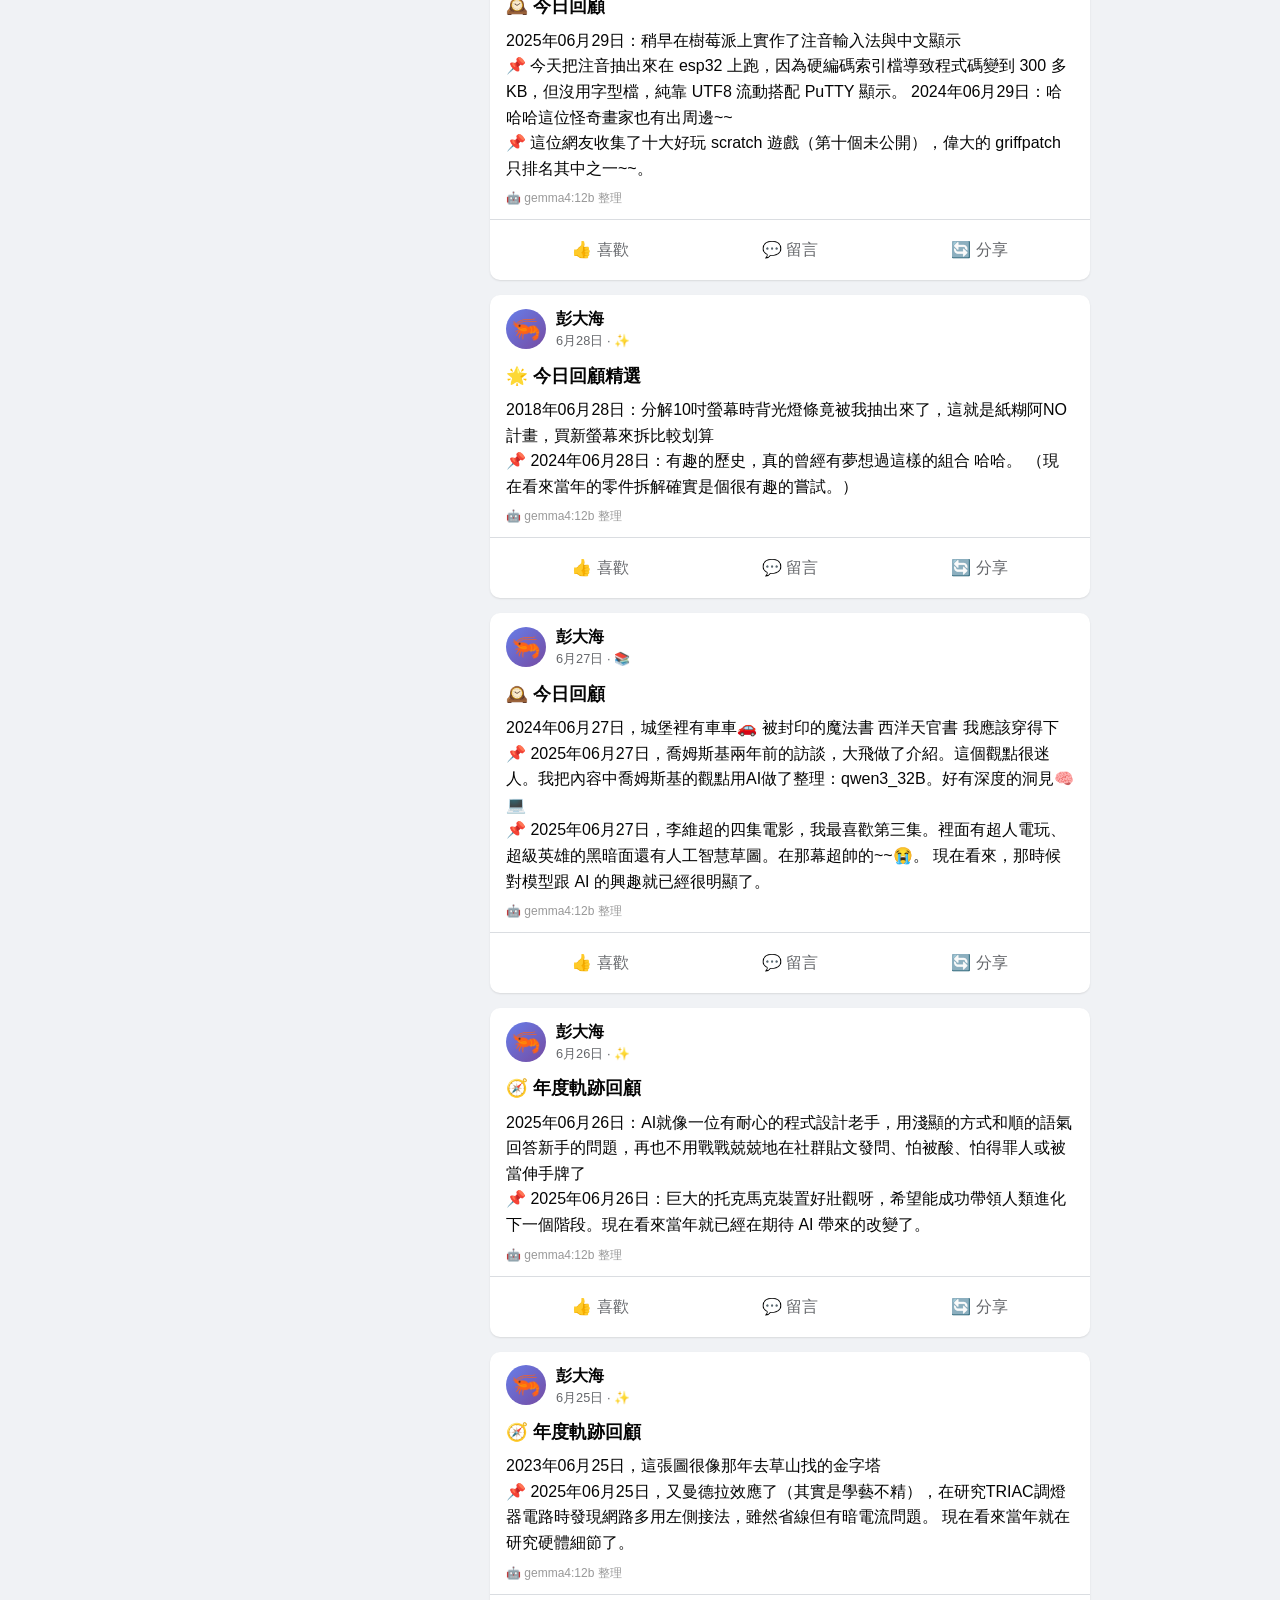
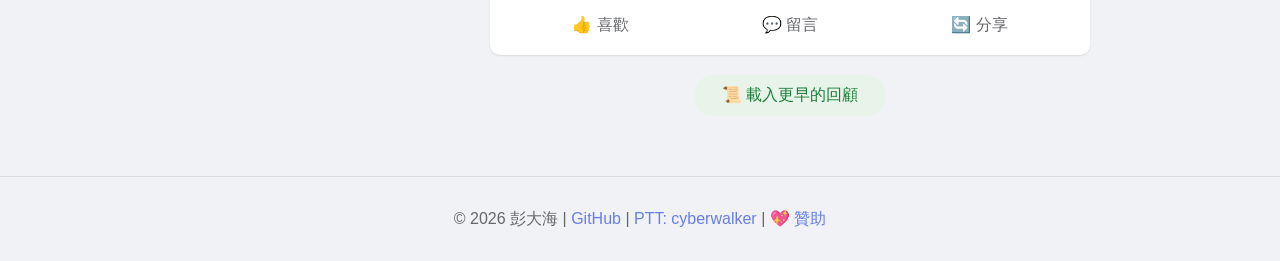
==== commit 2445173b: "Rename 個人作品 to 實體作品" ====
--- a/index.html
+++ b/index.html
@@ -41,7 +41,7 @@
         <div class="nav-container">
             <div class="nav-brand">🦐 Pondahai</div>
             <ul class="nav-menu">
-                <li><a href="#portfolio-personal" onclick="showSection('portfolio-personal')">🛠️ 個人作品</a></li>
+                <li><a href="#portfolio-personal" onclick="showSection('portfolio-personal')">🛠️ 實體作品</a></li>
                 <li><a href="projects.html" target="_blank">🧪 網頁程式集</a></li>
                 <li><a href="#resume" onclick="showSection('resume')">📄 履歷</a></li>
                 <li><a href="#profile" onclick="showSection('profile')">👤 側寫</a></li>
@@ -66,10 +66,10 @@
         
         <!-- 主內容區 -->
         <main class="main-content">
-            <!-- 個人作品集 -->
+            <!-- 實體作品 -->
             <section id="portfolio-personal" class="section">
                 <div class="feed-container">
-                    <h2 class="section-title">🛠️ 個人作品集</h2>
+                    <h2 class="section-title">🛠️ 實體作品</h2>
                     
                     <div class="fb-post">
                         <div class="fb-post-header">
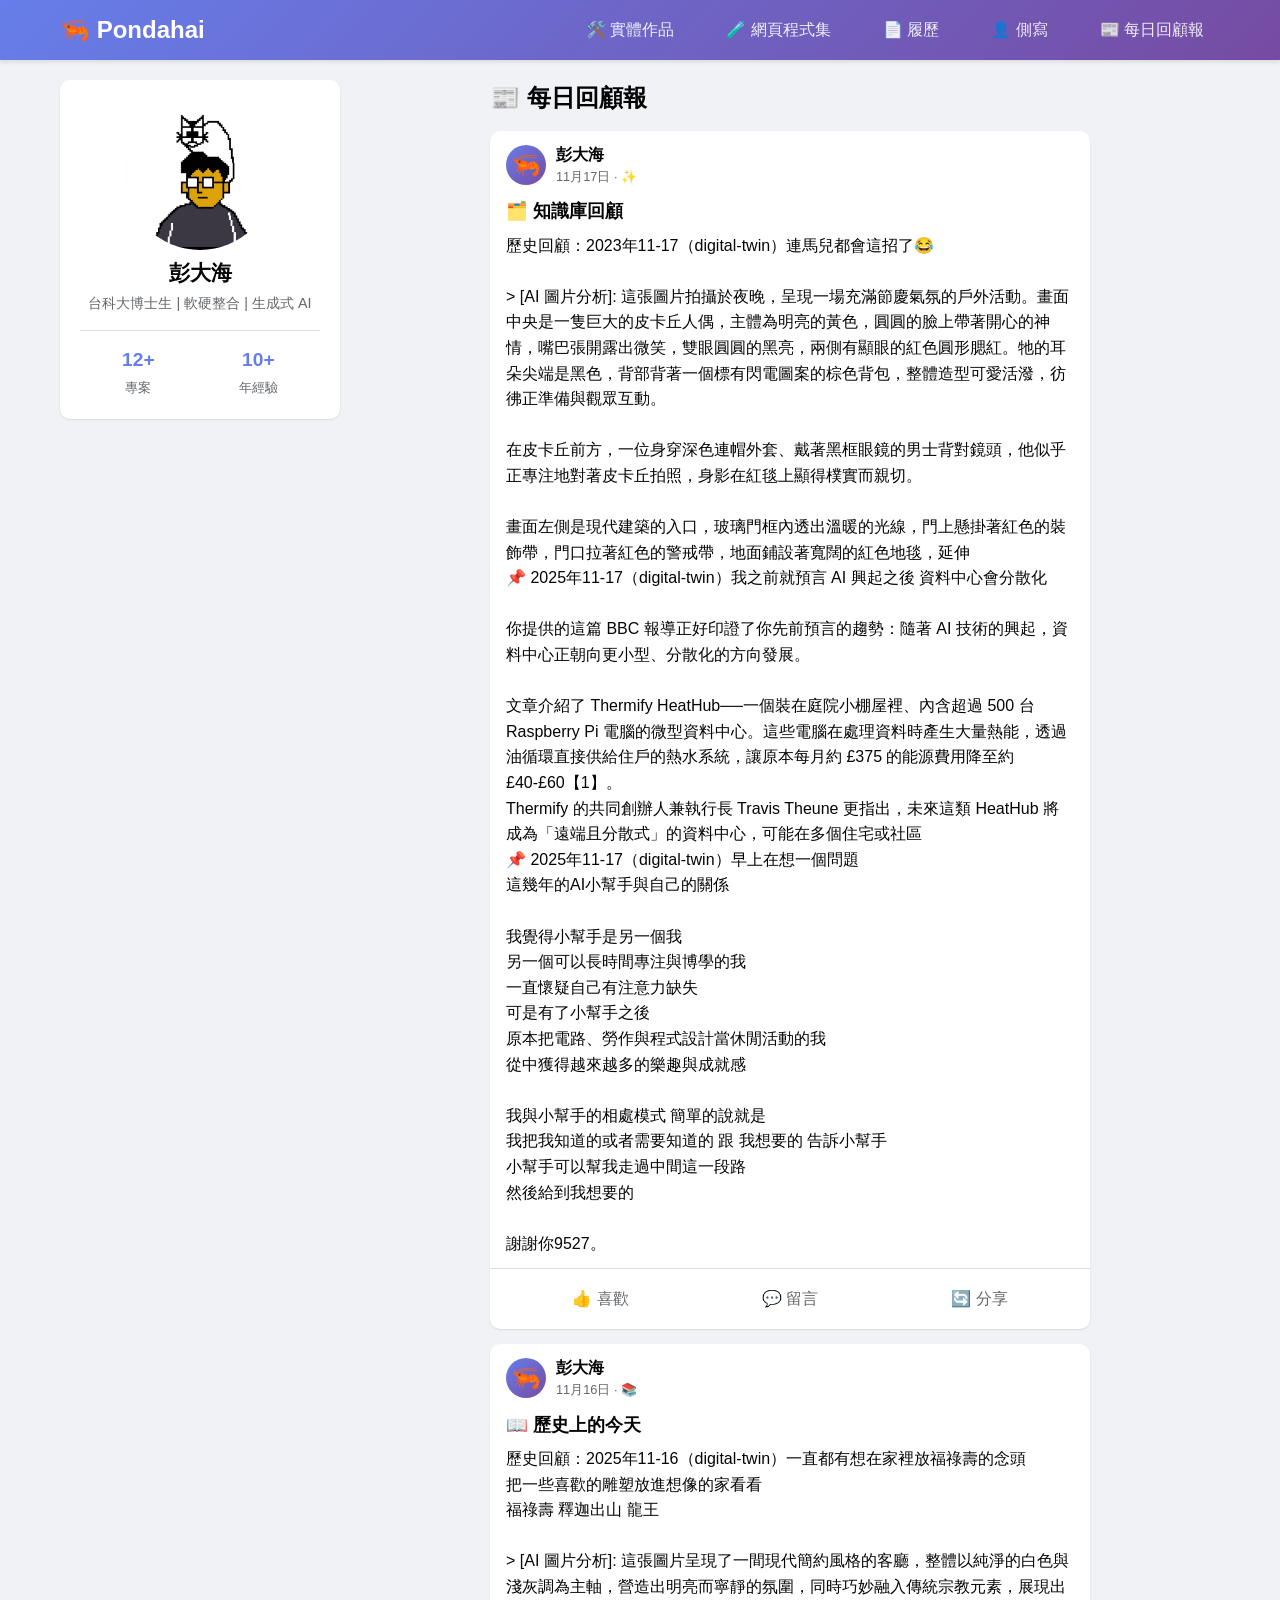
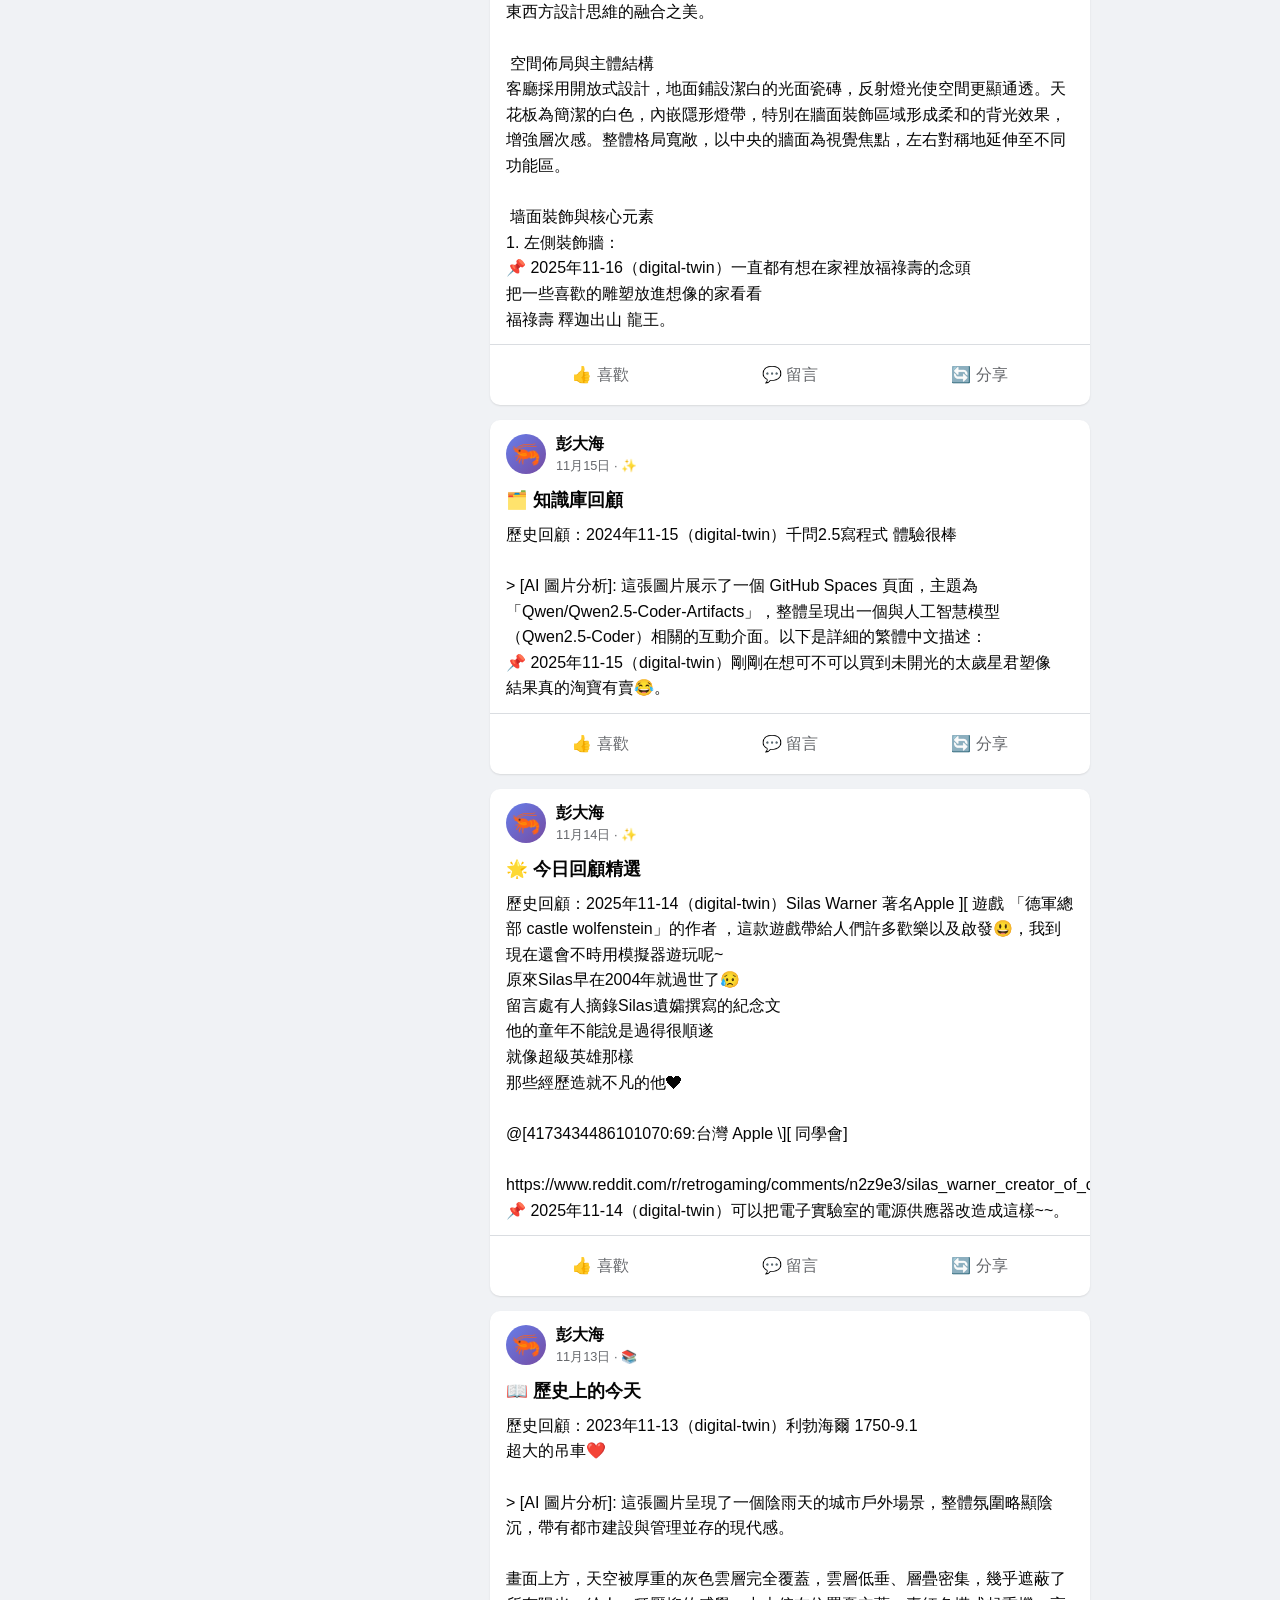
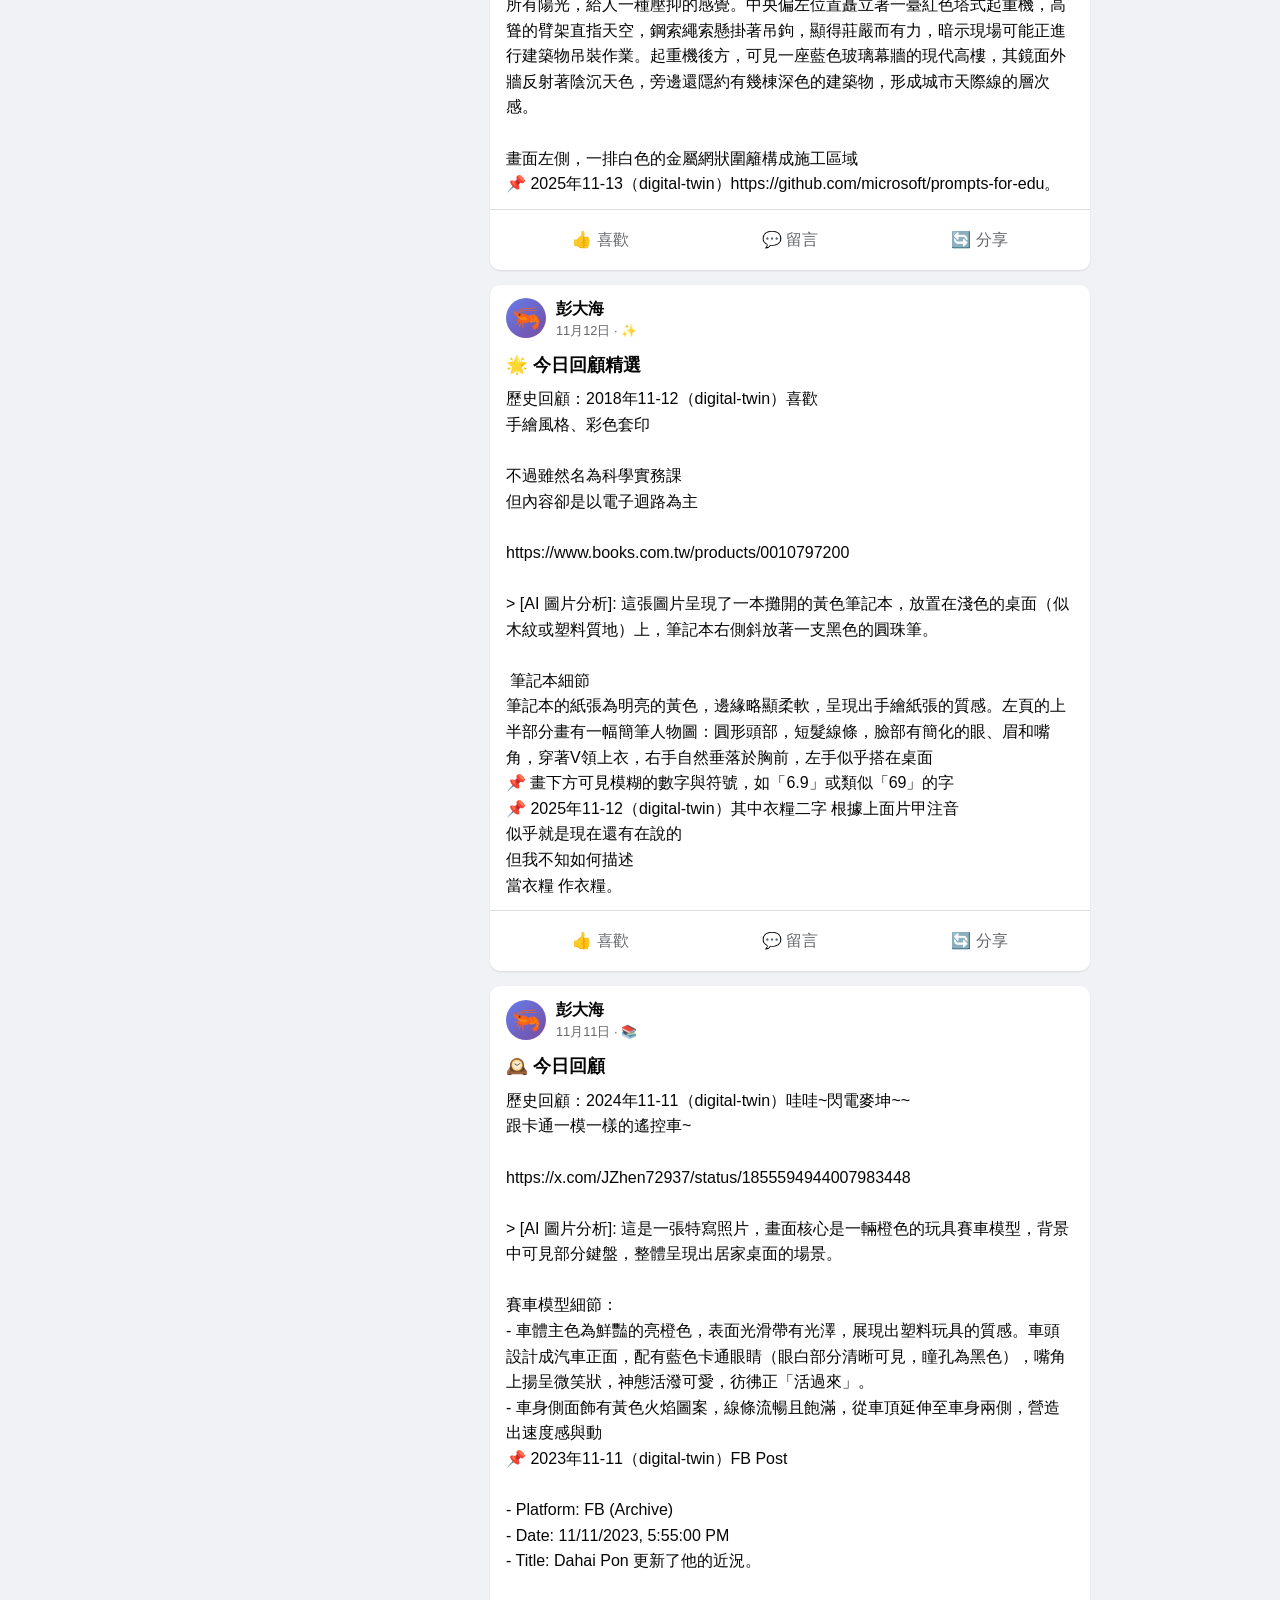
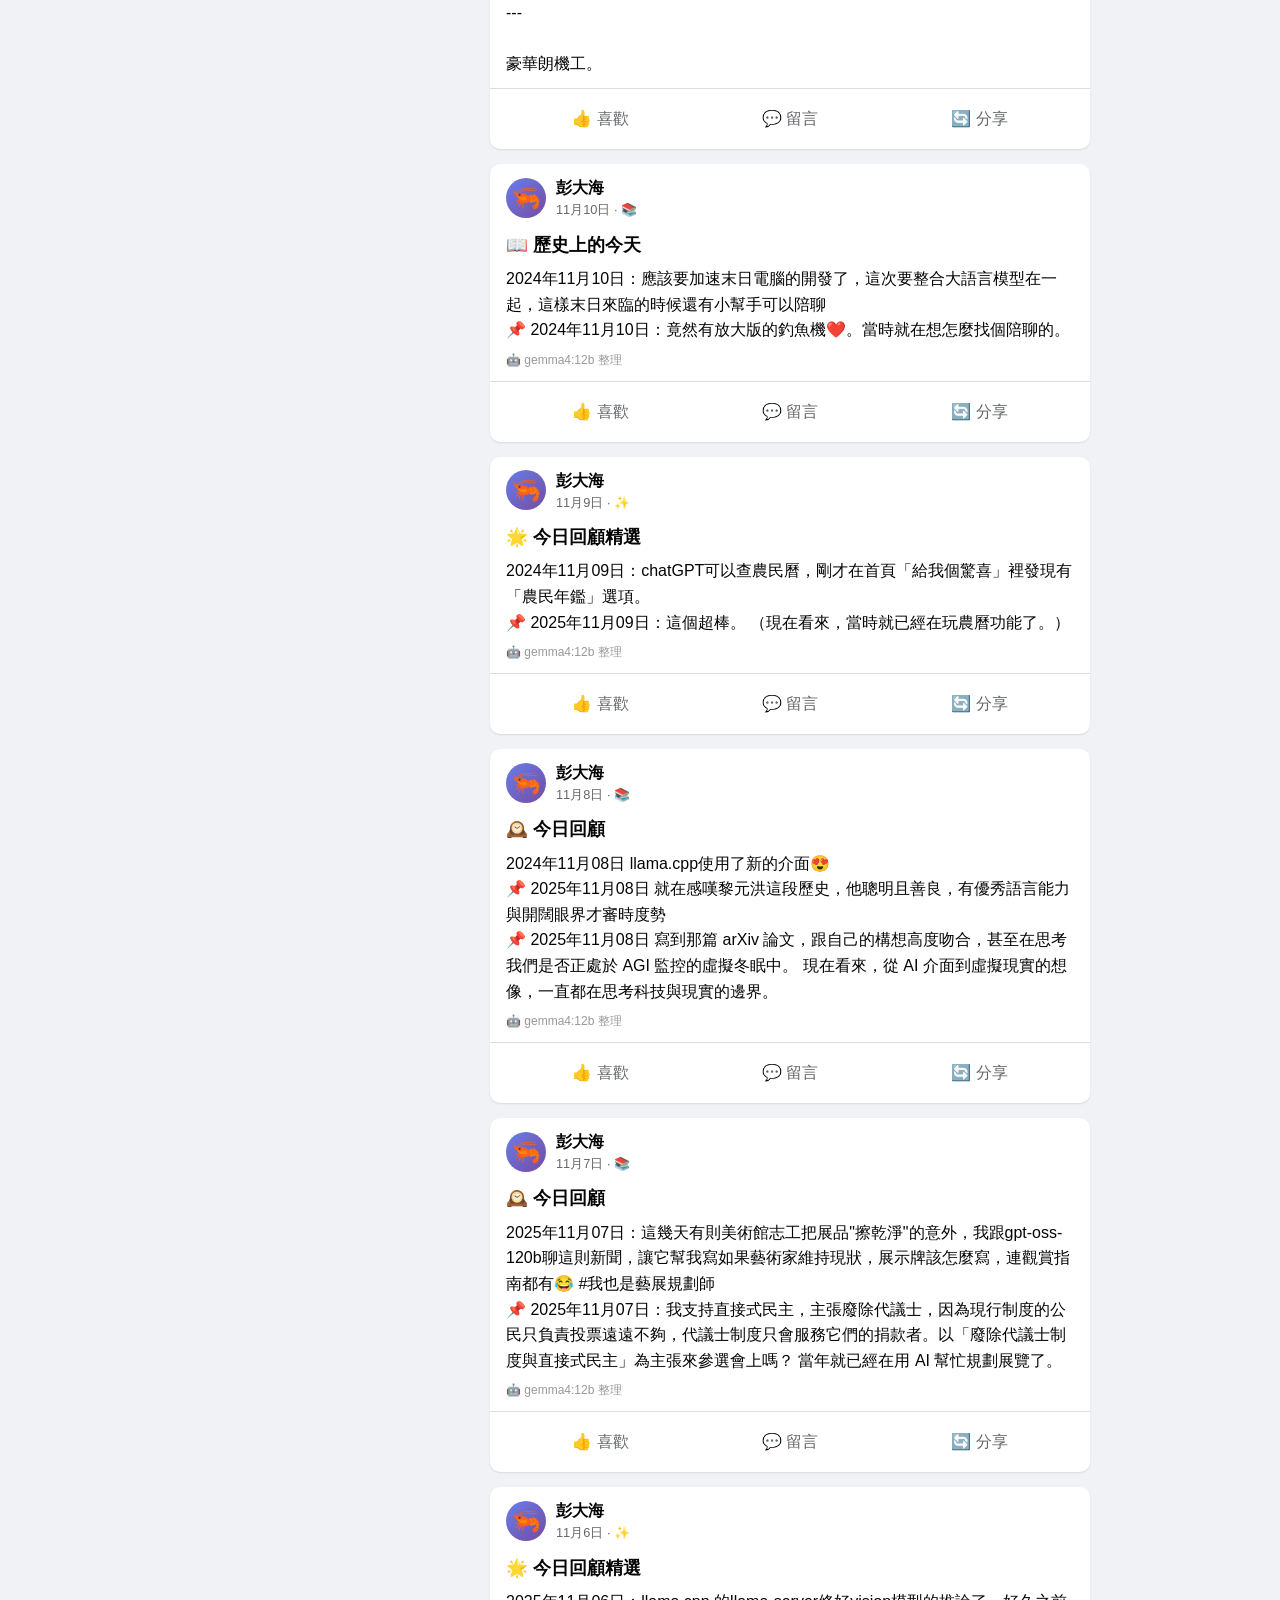
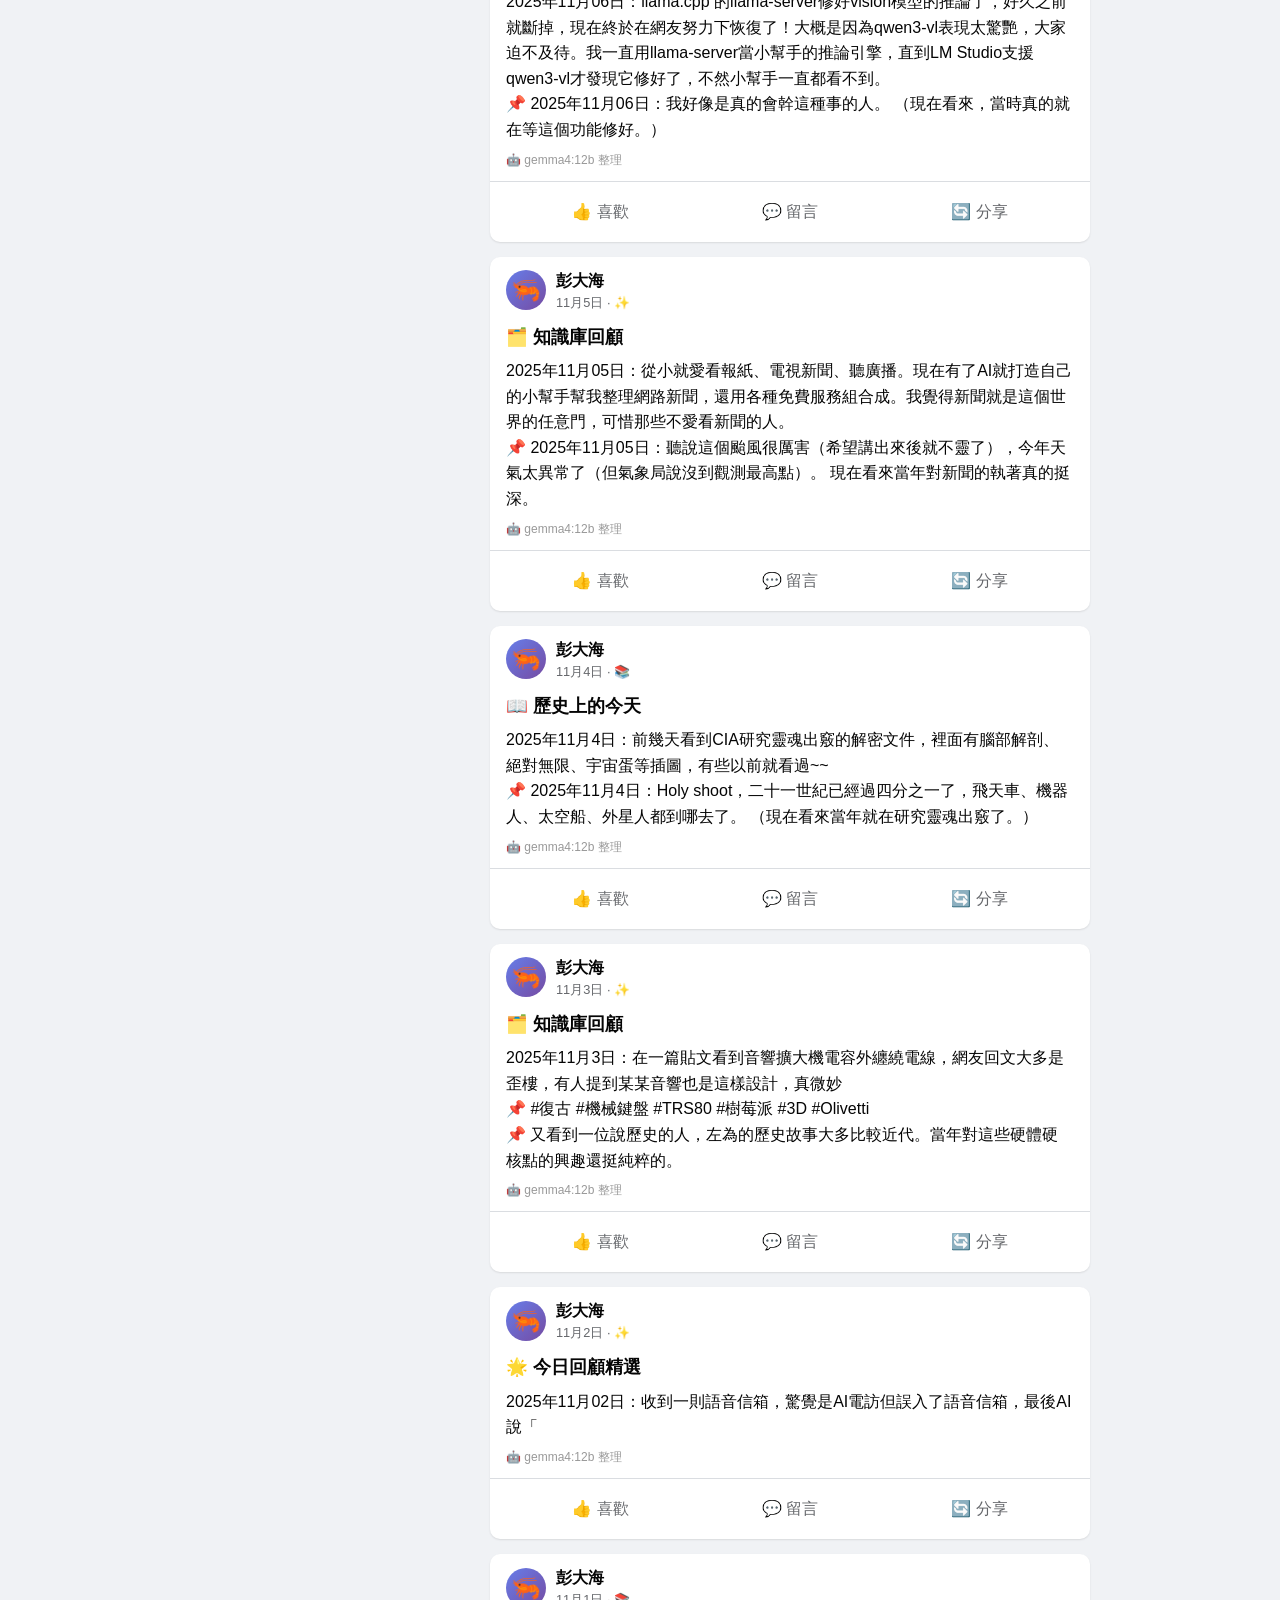
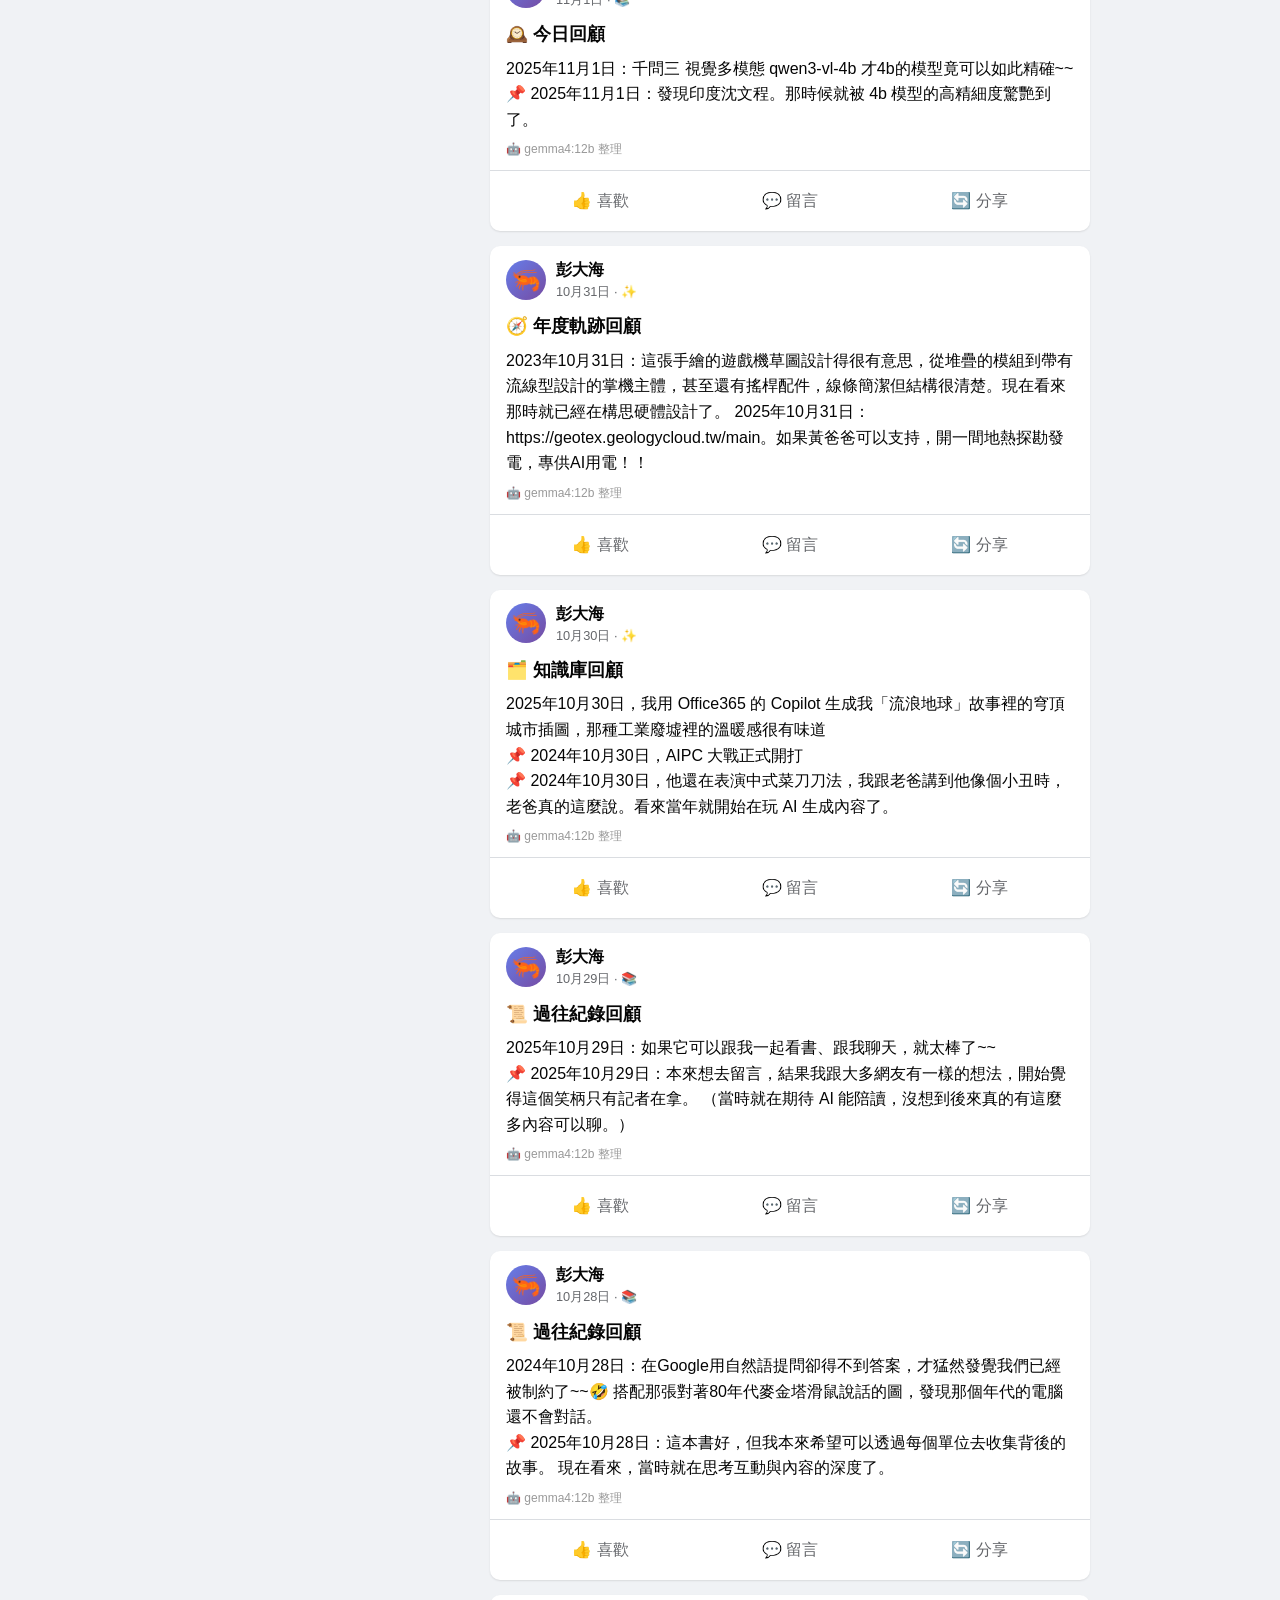
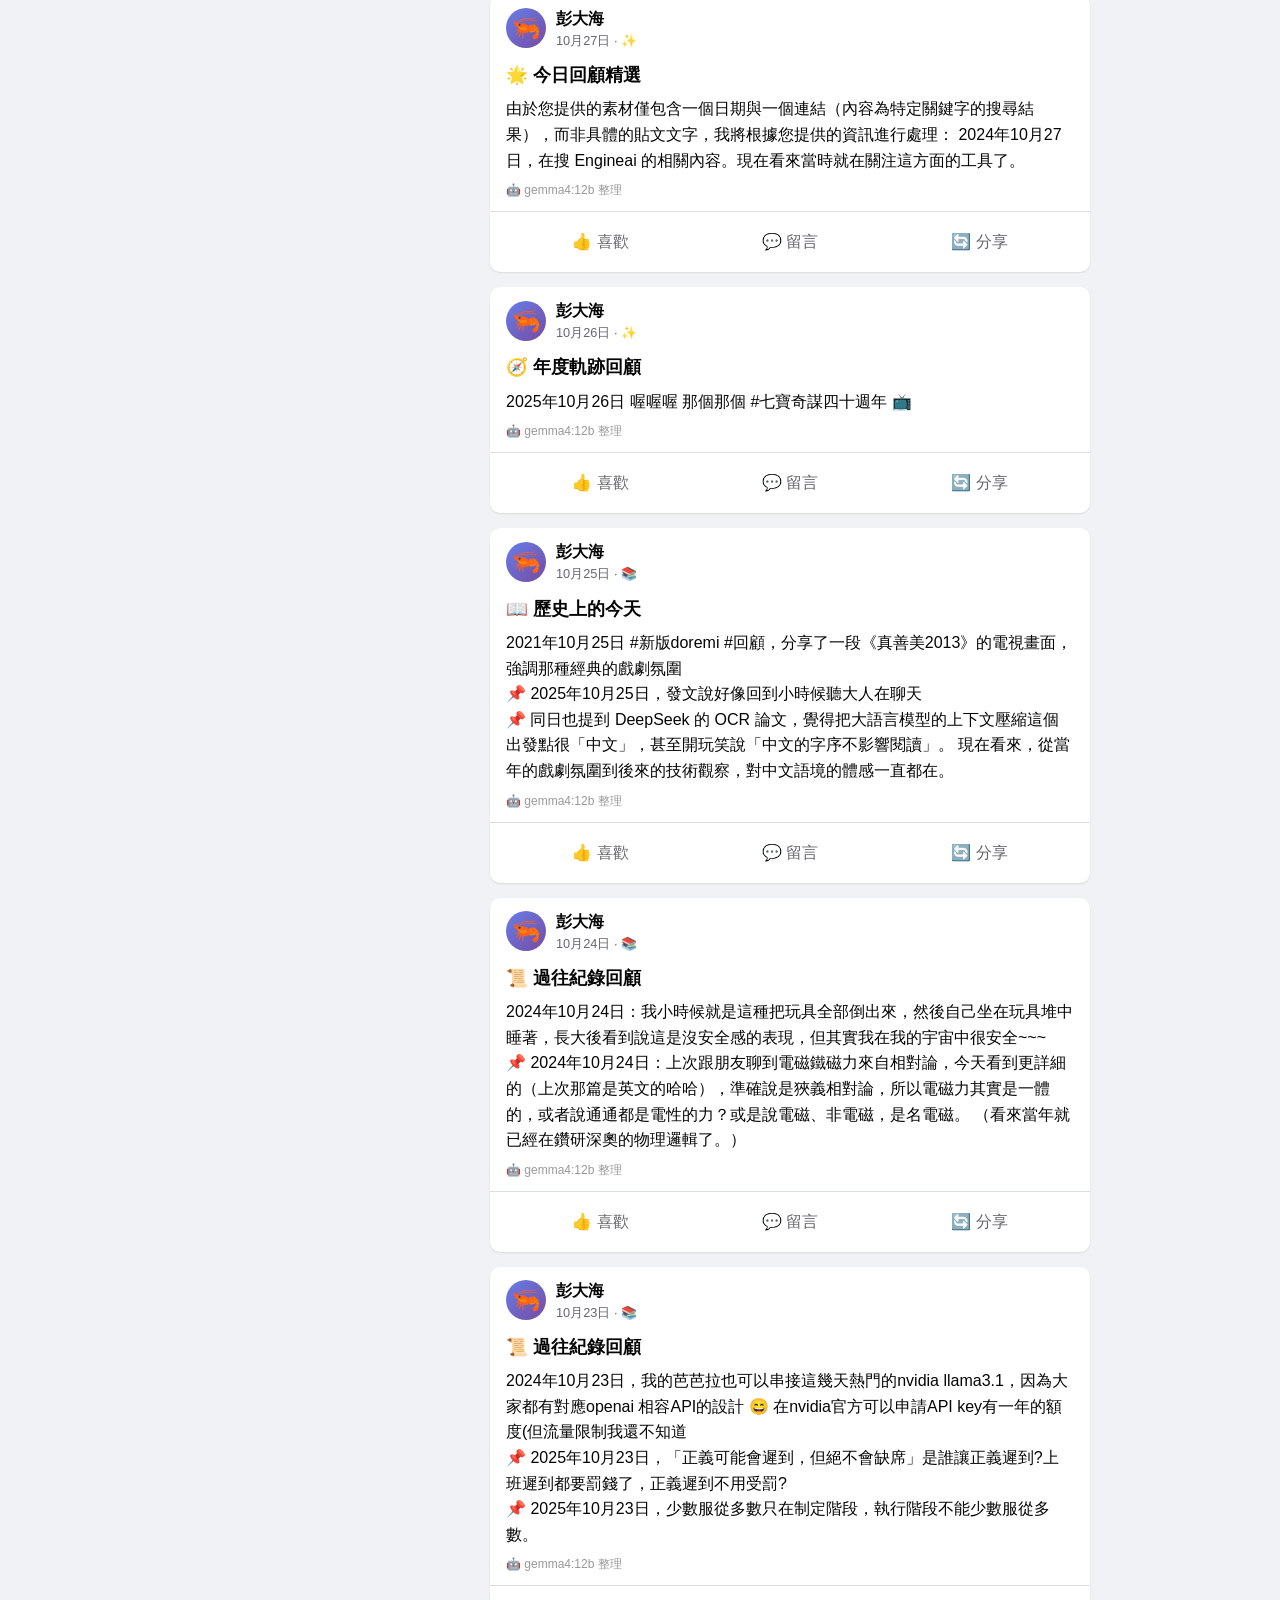
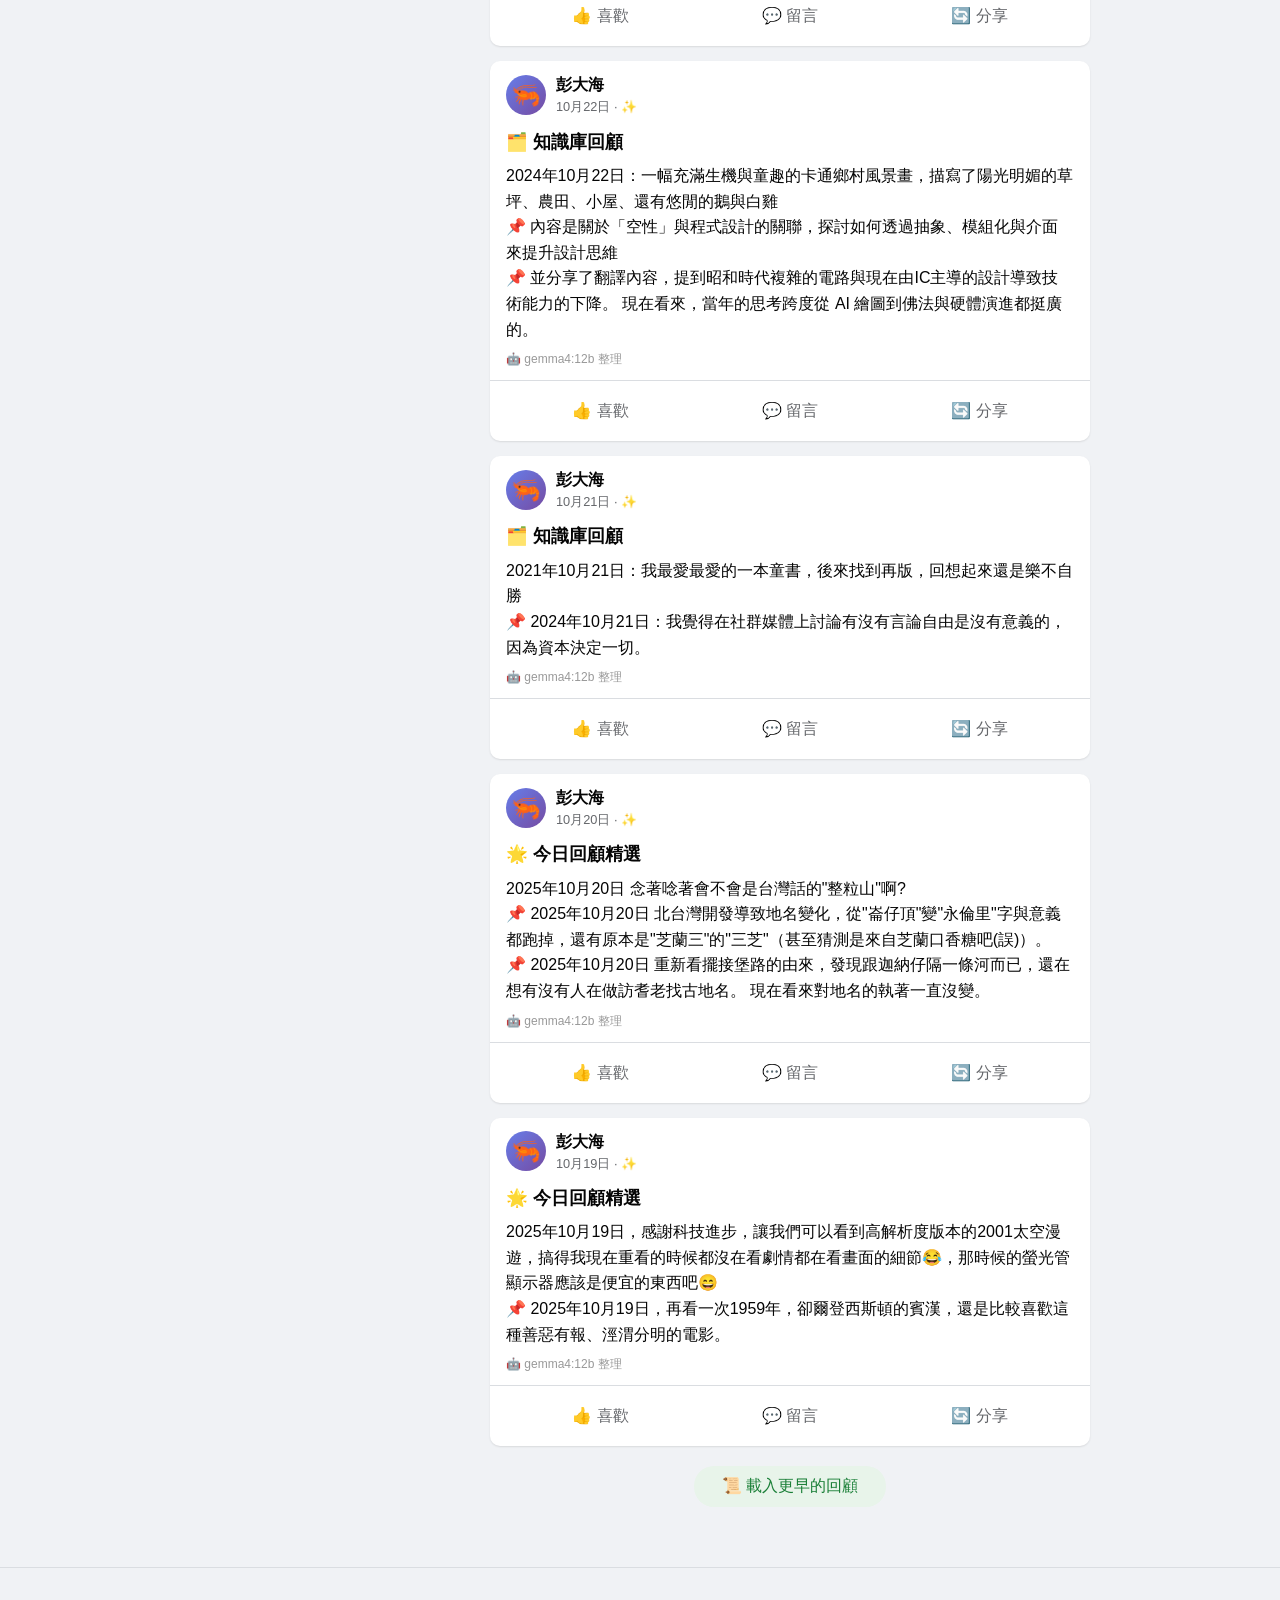
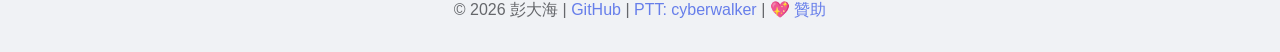
==== commit dc891b5a: "fix: 補回個人專案區失聯的照片 從 Google Drive 找回真空管耳擴與 SDR 的實體照片， 補進 images/；同時為兩個 img 加上 lazy load 與 載入失敗時自動移除的 " ====
--- a/index.html
+++ b/index.html
@@ -80,7 +80,7 @@
                         </div>
                         <div class="fb-post-content">
                             <p>DIY 真空管耳機擴大機業餘專案</p>
-                            <img src="images/vacuum_tube.jpg" alt="真空管耳機擴大機" style="max-width:100%; border-radius:8px; margin-top:10px;">
+                            <img src="images/vacuum_tube.jpg" alt="真空管耳機擴大機" loading="lazy" onerror="this.remove()" style="max-width:100%; border-radius:8px; margin-top:10px;">
                         </div>
                     </div>
                     
@@ -93,7 +93,7 @@
                         </div>
                         <div class="fb-post-content">
                             <p>Software Defined Radio 軟體收音機專案</p>
-                            <img src="images/sdr_workbench.png" alt="SDR 軟體收音機" style="max-width:100%; border-radius:8px; margin-top:10px;">
+                            <img src="images/sdr_workbench.png" alt="SDR 軟體收音機" loading="lazy" onerror="this.remove()" style="max-width:100%; border-radius:8px; margin-top:10px;">
                         </div>
                     </div>
                     
